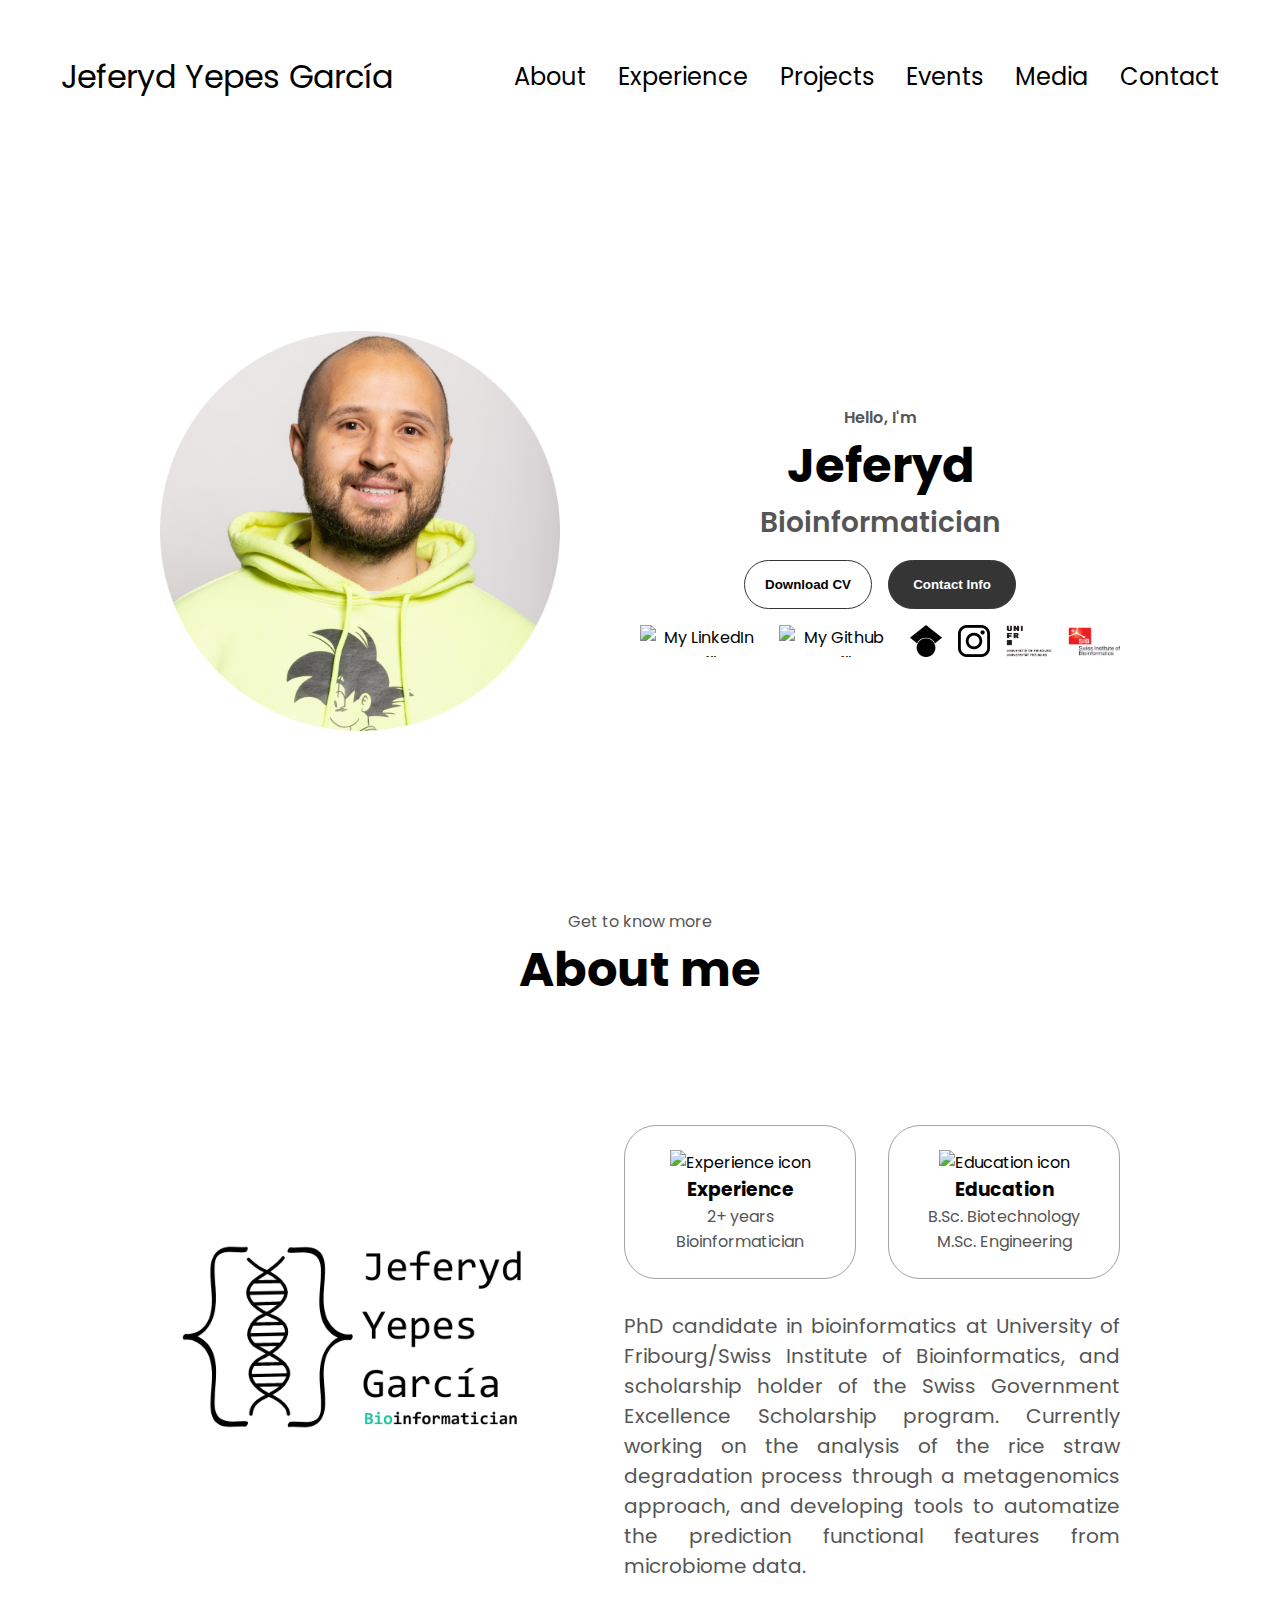
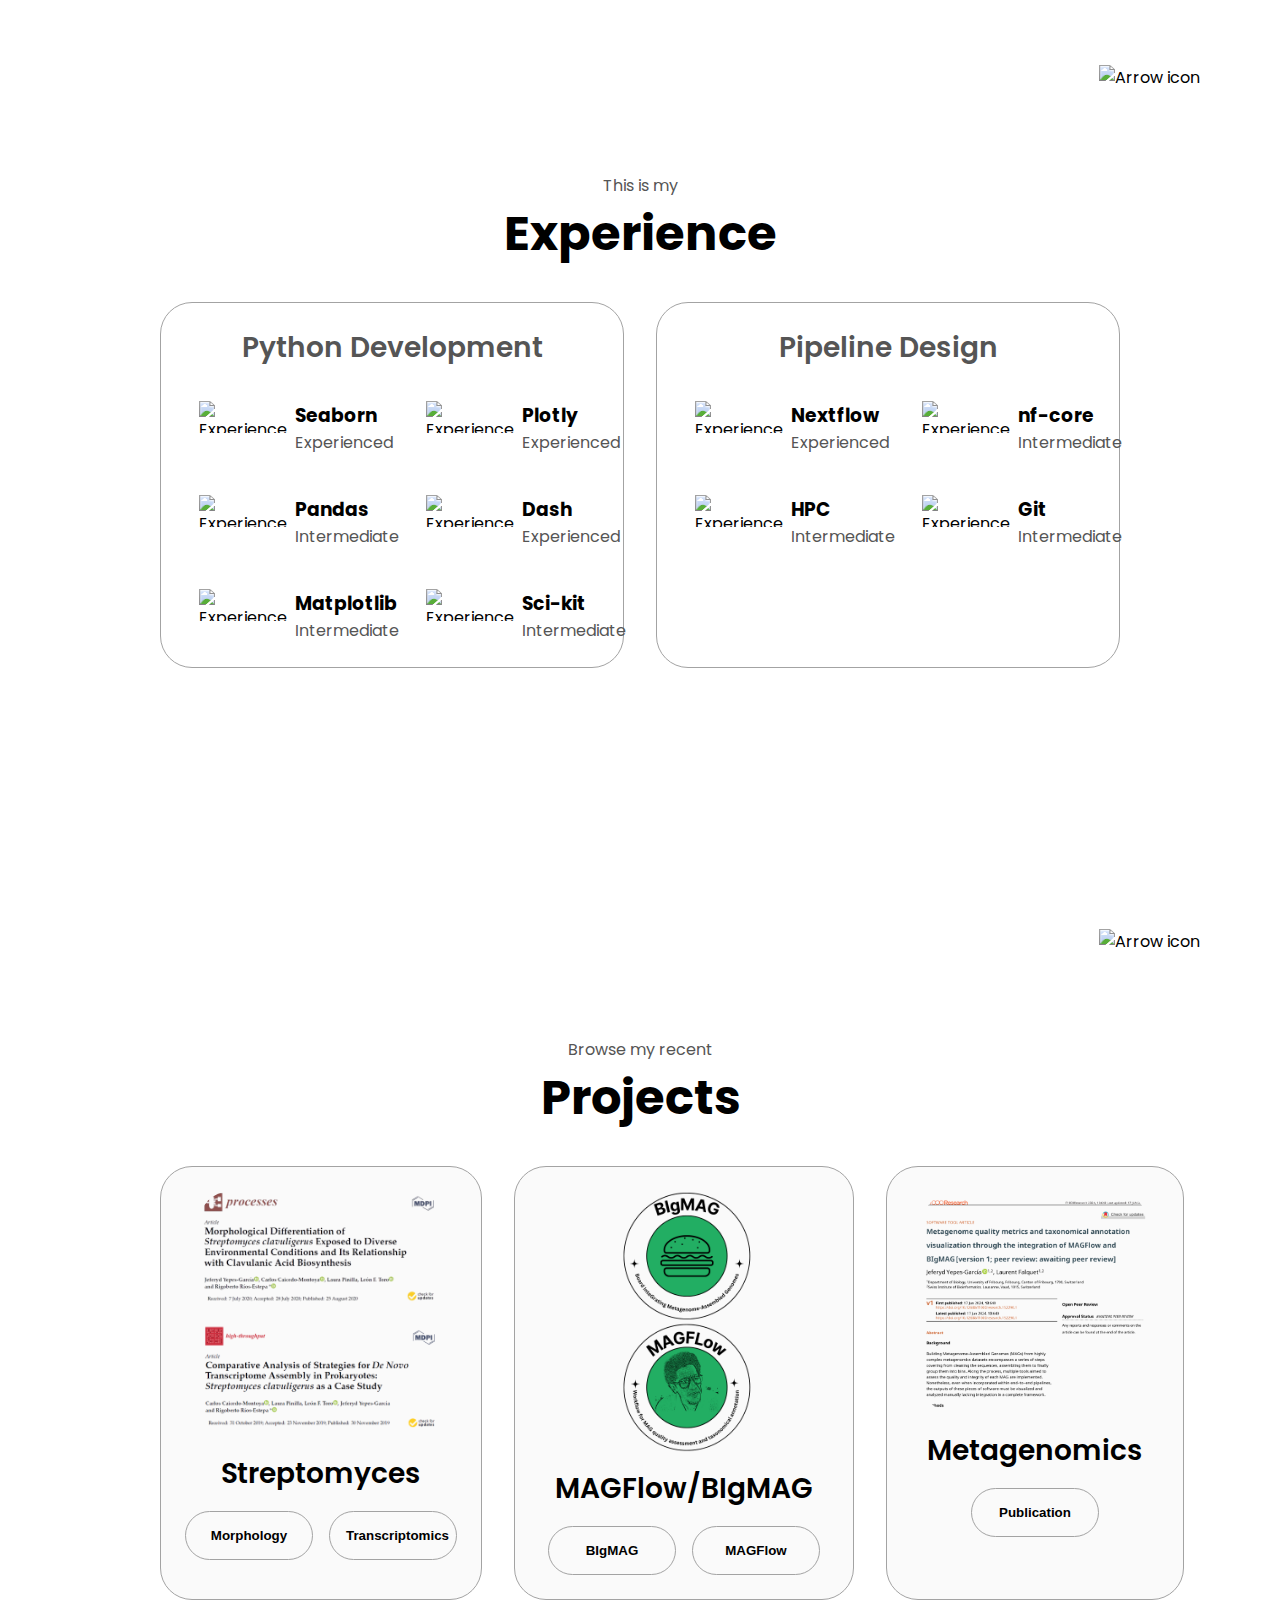
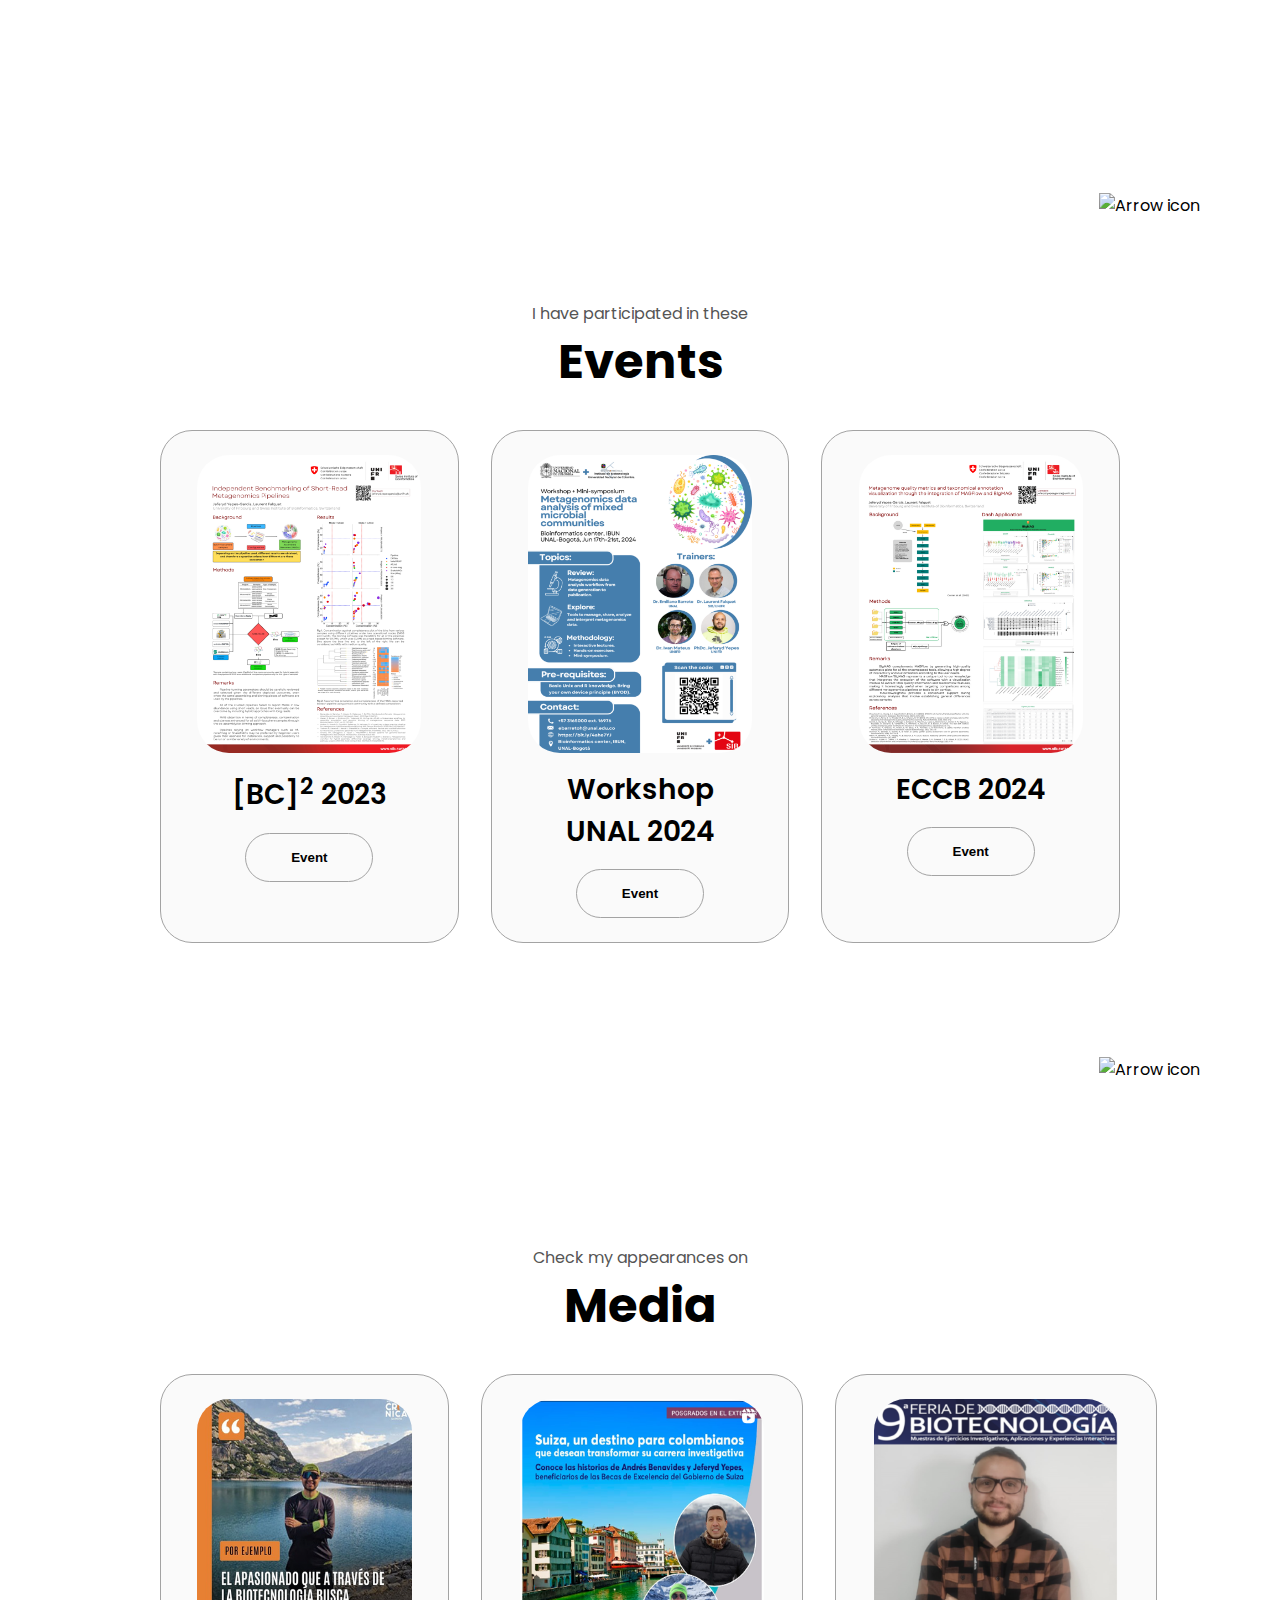
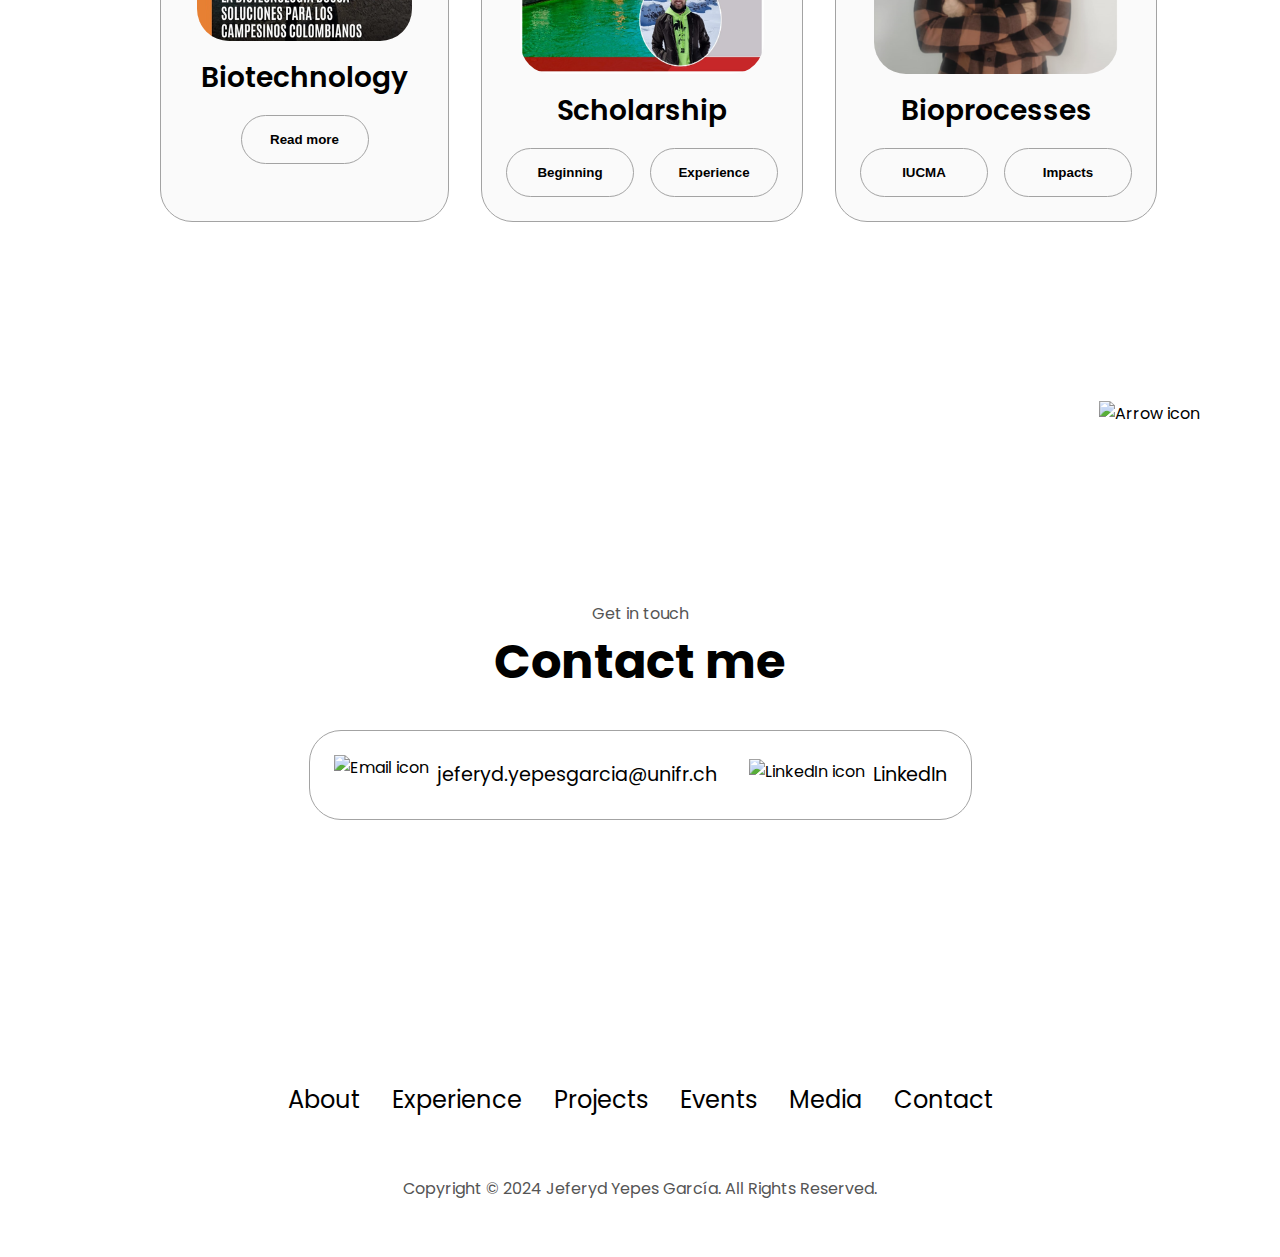
==== index.html @ 5f00f84f "latest publication" ====
<!DOCTYPE html>
<html lang="en">
  <head>
    <meta charset="UTF-8" />
    <meta http-equiv="X-UA-Compatible" content="IE=edge" />
    <meta name="viewport" content="width=device-width, initial-scale=1.0" />
    <link rel="icon" type="image/x-icon" href="assets/favicon.ico">
    <title>Jeferyd Yepes</title>
    <link rel="stylesheet" href="style.css" />
    <link rel="stylesheet" href="mediaqueries.css" />
  </head>
  <body>
    <nav id="desktop-nav">
      <div class="logo">Jeferyd Yepes García</div>
      <div>
        <ul class="nav-links">
          <li><a href="#about">About</a></li>
          <li><a href="#experience">Experience</a></li>
          <li><a href="#projects">Projects</a></li>
          <li><a href="#events">Events</a></li>
          <li><a href="#media">Media</a></li>
          <li><a href="#contact">Contact</a></li>
        </ul>
      </div>
    </nav>
    <nav id="hamburger-nav">
      <div class="logo">Jeferyd Yepes García</div>
      <div class="hamburger-menu">
        <div class="hamburger-icon" onclick="toggleMenu()">
          <span></span>
          <span></span>
          <span></span>
        </div>
        <div class="menu-links">
          <li><a href="#about" onclick="toggleMenu()">About</a></li>
          <li><a href="#experience" onclick="toggleMenu()">Experience</a></li>
          <li><a href="#projects" onclick="toggleMenu()">Projects</a></li>
          <li><a href="#events" onclick="toggleMenu()">Events</a></li>
          <li><a href="#media" onclick="toggleMenu()">Media</a></li>
          <li><a href="#contact" onclick="toggleMenu()">Contact</a></li>
        </div>
      </div>
    </nav>
    <section id="profile">
      <div class="section__pic-container">
        <img src="./assets/profile-pic.png" alt="Jeferyd profile picture" />
      </div>
      <div class="section__text">
        <p class="section__text__p1">Hello, I'm</p>
        <h1 class="title">Jeferyd</h1>
        <p class="section__text__p2">Bioinformatician</p>
        <div class="btn-container">
          <button
            class="btn btn-color-2"
            onclick="window.open('./assets/resume-example.pdf')"
          >
            Download CV
          </button>
          <button class="btn btn-color-1" onclick="location.href='./#contact'">
            Contact Info
          </button>
        </div>
        <div id="socials-container">
          <img
            src="./assets/linkedin.png"
            alt="My LinkedIn profile"
            class="icon"
            onclick="location.href='https://www.linkedin.com/in/jeferyd-yepes-garc%C3%ADa/'"
          />
          <img
            src="./assets/github.png"
            alt="My Github profile"
            class="icon"
            onclick="location.href='https://github.com/jeffe107'"
          />
          <img
          src="./assets/google.png"
          alt="My Google Scholar profile"
          class="icon"
          onclick="location.href='https://scholar.google.com/citations?hl=de&user=djCnsP0AAAAJ'"
          />
          <img
          src="./assets/instagram.png"
          alt="Instagram"
          class="icon"
          onclick="location.href='https://www.instagram.com/jeffeyepesg/'"
          />
          <img
          src="./assets/university.png"
          alt="UniFr Student"
          class="icon"
          onclick="location.href='https://www.unifr.ch/bio/en/groups/falquet/group-members-falquet.html'"
          />
          <img
          src="./assets/sib.png"
          alt="SIB Member"
          class="icon"
          onclick="location.href='https://www.sib.swiss/directory/person/jeferyd-yepesgarcia'"
          />
        </div>
      </div>
    </section>
    <section id="about">
      <p class="section__text__p1">Get to know more</p>
      <h1 class="title">About me</h1>
      <div class="section-container">
        <div class="section__pic-container">
          <img
            src="./assets/about-pic.png"
            alt="Profile picture"
            class="about-pic"
          />
        </div>
        <div class="about-details-container">
          <div class="about-containers">
            <div class="details-container">
              <img
                src="./assets/experience.png"
                alt="Experience icon"
                class="icon"
              />
              <h3>Experience</h3>
              <p>2+ years <br />Bioinformatician</p>
            </div>
            <div class="details-container">
              <img
                src="./assets/education.png"
                alt="Education icon"
                class="icon"
              />
              <h3>Education</h3>
              <p>B.Sc. Biotechnology<br />M.Sc. Engineering</p>
            </div>
          </div>
          <div class="text-container">
            <p class="description">
              PhD candidate in bioinformatics at University of Fribourg/Swiss
              Institute of Bioinformatics, and scholarship holder of the
              Swiss Government Excellence Scholarship program. Currently
              working on the analysis of the rice straw degradation process
              through a metagenomics approach, and developing tools to
              automatize the prediction functional features from
              microbiome data.
            </p>
          </div>
        </div>
      </div>
      <img
        src="./assets/arrow.png"
        alt="Arrow icon"
        class="icon arrow"
        onclick="location.href='./#experience'"
      />
    </section>
    <section id="experience">
      <p class="section__text__p1">This is my</p>
      <h1 class="title">Experience</h1>
      <div class="experience-details-container">
        <div class="about-containers">
          <div class="details-container">
            <h2 class="experience-sub-title">Python Development</h2>
            <div class="article-container">
              <article>
                <img
                  src="./assets/checkmark.png"
                  alt="Experience icon"
                  class="icon"
                />
                <div>
                  <h3>Seaborn</h3>
                  <p>Experienced</p>
                </div>
              </article>
              <article>
                <img
                  src="./assets/checkmark.png"
                  alt="Experience icon"
                  class="icon"
                />
                <div>
                  <h3>Plotly</h3>
                  <p>Experienced</p>
                </div>
              </article>
              <article>
                <img
                  src="./assets/checkmark.png"
                  alt="Experience icon"
                  class="icon"
                />
                <div>
                  <h3>Pandas</h3>
                  <p>Intermediate</p>
                </div>
              </article>
              <article>
                <img
                  src="./assets/checkmark.png"
                  alt="Experience icon"
                  class="icon"
                />
                <div>
                  <h3>Dash</h3>
                  <p>Experienced</p>
                </div>
              </article>
              <article>
                <img
                  src="./assets/checkmark.png"
                  alt="Experience icon"
                  class="icon"
                />
                <div>
                  <h3>Matplotlib</h3>
                  <p>Intermediate</p>
                </div>
              </article>
              <article>
                <img
                  src="./assets/checkmark.png"
                  alt="Experience icon"
                  class="icon"
                />
                <div>
                  <h3>Sci-kit</h3>
                  <p>Intermediate</p>
                </div>
              </article>
            </div>
          </div>
          <div class="details-container">
            <h2 class="experience-sub-title">Pipeline Design</h2>
            <div class="article-container">
              <article>
                <img
                  src="./assets/checkmark.png"
                  alt="Experience icon"
                  class="icon"
                />
                <div>
                  <h3>Nextflow</h3>
                  <p>Experienced</p>
                </div>
              </article>
              <article>
                <img
                  src="./assets/checkmark.png"
                  alt="Experience icon"
                  class="icon"
                />
                <div>
                  <h3>nf-core</h3>
                  <p>Intermediate</p>
                </div>
              </article>
              <article>
                <img
                  src="./assets/checkmark.png"
                  alt="Experience icon"
                  class="icon"
                />
                <div>
                  <h3>HPC</h3>
                  <p>Intermediate</p>
                </div>
              </article>
              <article>
                <img
                  src="./assets/checkmark.png"
                  alt="Experience icon"
                  class="icon"
                />
                <div>
                  <h3>Git</h3>
                  <p>Intermediate</p>
                </div>
              </article>
            </div>
          </div>
        </div>
      </div>
      <img
        src="./assets/arrow.png"
        alt="Arrow icon"
        class="icon arrow"
        onclick="location.href='./#projects'"
      />
    </section>
    <section id="projects">
      <p class="section__text__p1">Browse my recent</p>
      <h1 class="title">Projects</h1>
      <div class="experience-details-container">
        <div class="about-containers">
          <div class="details-container color-container">
            <div class="article-container">
              <img
                src="./assets/project-1.png"
                alt="Project 1"
                class="project-img"
              />
            </div>
            <h2 class="experience-sub-title project-title">Streptomyces</h2>
            <div class="btn-container">
              <button
                class="btn btn-color-2 project-btn"
                onclick="location.href='https://www.mdpi.com/2227-9717/8/9/1038'"
              >
                Morphology
              </button>
              <button
                class="btn btn-color-2 project-btn"
                onclick="location.href='https://www.mdpi.com/2571-5135/8/4/20'"
              >
                Transcriptomics
              </button>
            </div>
          </div>
          <div class="details-container color-container">
            <div class="article-container">
              <img
                src="./assets/project-2.png"
                alt="Project 2"
                class="project-img"
              />
            </div>
            <h2 class="experience-sub-title project-title">MAGFlow/BIgMAG</h2>
            <div class="btn-container">
              <button
                class="btn btn-color-2 project-btn"
                onclick="location.href='https://github.com/jeffe107/BIgMAG'"
              >
                BIgMAG
              </button>
              <button
                class="btn btn-color-2 project-btn"
                onclick="location.href='https://github.com/jeffe107/MAGFlow'"
              >
                MAGFlow
              </button>
            </div>
          </div>
          <div class="details-container color-container">
            <div class="article-container">
              <img
                src="./assets/project-3.png"
                alt="Project 3"
                class="project-img"
              />
            </div>
            <h2 class="experience-sub-title project-title">Metagenomics</h2>
            <div class="btn-container">
              <button
                class="btn btn-color-2 project-btn"
                onclick="location.href='https://f1000research.com/articles/13-640/v1'"
              >
                Publication
              </button>
            </div>
          </div>
        </div>
      </div>
      <img
        src="./assets/arrow.png"
        alt="Arrow icon"
        class="icon arrow"
        onclick="location.href='./#events'"
      />
    </section>
    <section id="events">
      <p class="section__text__p1">I have participated in these</p>
      <h1 class="title">Events</h1>
      <div class="experience-details-container">
        <div class="about-containers">
          <div class="details-container color-container">
            <div class="article-container">
              <img
                src="./assets/event-1.png"
                alt="Project 1"
                class="project-img"
              />
            </div>
            <h2 class="experience-sub-title project-title">[BC]<sup>2</sup> 2023</h2>
            <div class="btn-container">
              <button
                class="btn btn-color-2 project-btn"
                onclick="location.href='https://www.bc2.ch/'"
              >
                Event
              </button>
            </div>
          </div>
          <div class="details-container color-container">
            <div class="article-container">
              <img
                src="./assets/event-2.png"
                alt="Project 2"
                class="project-img"
              />
            </div>
            <h2 class="experience-sub-title project-title">Workshop UNAL 2024</h2>
            <div class="btn-container">
              <button
                class="btn btn-color-2 project-btn"
                onclick="location.href='http://bioinf.ibun.unal.edu.co/cursos/Metagenomics2024/'"
              >
                Event
              </button>
            </div>
          </div>
          <div class="details-container color-container">
            <div class="article-container">
              <img
                src="./assets/event-3.png"
                alt="Project 2"
                class="project-img"
              />
            </div>
            <h2 class="experience-sub-title project-title">ECCB 2024</h2>
            <div class="btn-container">
              <button
                class="btn btn-color-2 project-btn"
                onclick="location.href='https://eccb2024.fi/'"
              >
                Event
              </button>
            </div>
          </div>
        </div>
      </div>
      <img
        src="./assets/arrow.png"
        alt="Arrow icon"
        class="icon arrow"
        onclick="location.href='./#media'"
      />
    </section>
    <section id="media">
      <p class="section__text__p1">Check my appearances on</p>
      <h1 class="title">Media</h1>
      <div class="experience-details-container">
        <div class="about-containers">
          <div class="details-container color-container">
            <div class="article-container">
              <img
                src="./assets/media-1.png"
                alt="Project 1"
                class="project-img"
              />
            </div>
            <h2 class="experience-sub-title project-title">Biotechnology</h2>
            <div class="btn-container">
              <button
                class="btn btn-color-2 project-btn"
                onclick="location.href='https://cronicadelquindio.com/noticias/por-ejemplo/el-apasionado-que-a-traves-de-la-biotecnologia-busca-soluciones-para-los-campesinos-colombianos'"
              >
                Read more
              </button>
            </div>
          </div>
          <div class="details-container color-container">
            <div class="article-container">
              <img
                src="./assets/media-2.png"
                alt="Project 2"
                class="project-img"
              />
            </div>
            <h2 class="experience-sub-title project-title">Scholarship</h2>
            <div class="btn-container">
              <button
                class="btn btn-color-2 project-btn"
                onclick="location.href='https://www.colfuturo.org/noticias-de-colfuturo/becas-suiza-oportunidades-que-transforman-vidas-y-un-pais'"
              >
                Beginning
              </button>
              <button
                class="btn btn-color-2 project-btn"
                onclick="location.href='https://www.colfuturo.org/noticias-de-colfuturo/suiza-un-destino-para-colombianos-que-desean-transformar-su-carrera-investigativa'"
              >
                Experience
              </button>
            </div>
          </div>
          <div class="details-container color-container">
            <div class="article-container">
              <img
                src="./assets/media-3.png"
                alt="Project 3"
                class="project-img"
              />
            </div>
            <h2 class="experience-sub-title project-title">Bioprocesses</h2>
            <div class="btn-container">
              <button
                class="btn btn-color-2 project-btn"
                onclick="location.href='https://www.colmayor.edu.co/wp-content/uploads/2020/12/2.8.-Cómo-mejorar-la-producción-y-recuperación-de-antibióticos-en-biorreactores.pdf'"
              >
                IUCMA
              </button>
              <button
              class="btn btn-color-2 project-btn"
              onclick="location.href='https://issuu.com/fac.ingudea/docs/boletin_impactos___4_diciembre_2016/17'"
            >
              Impacts
            </button>
            </div>
          </div>
        </div>
      </div>
      <img
        src="./assets/arrow.png"
        alt="Arrow icon"
        class="icon arrow"
        onclick="location.href='./#contact'"
      />
    </section>
    <section id="contact">
      <p class="section__text__p1">Get in touch</p>
      <h1 class="title">Contact me</h1>
      <div class="contact-info-upper-container">
        <div class="contact-info-container">
          <img
            src="./assets/email.png"
            alt="Email icon"
            class="icon contact-icon email-icon"
          />
          <p><a href="mailto:examplemail@gmail.com">jeferyd.yepesgarcia@unifr.ch</a></p>
        </div>
        <div class="contact-info-container">
          <img
            src="./assets/linkedin.png"
            alt="LinkedIn icon"
            class="icon contact-icon"
          />
          <p><a href="https://www.linkedin.com/in/jeferyd-yepes-garc%C3%ADa/">LinkedIn</a></p>
        </div>
      </div>
    </section>
    <footer>
      <nav>
        <div class="nav-links-container">
          <ul class="nav-links">
            <li><a href="#about">About</a></li>
            <li><a href="#experience">Experience</a></li>
            <li><a href="#projects">Projects</a></li>
            <li><a href="#events">Events</a></li>
            <li><a href="#media">Media</a></li>
            <li><a href="#contact">Contact</a></li>
          </ul>
        </div>
      </nav>
      <p>Copyright &#169; 2024 Jeferyd Yepes García. All Rights Reserved.</p>
    </footer>
    <script src="script.js"></script>
  </body>
</html>
---- style.css ----
/* GENERAL */

@import url("https://fonts.googleapis.com/css2?family=Poppins:wght@300;400;500;600&display=swap");

* {
  margin: 0;
  padding: 0;
}

body {
  font-family: "Poppins", sans-serif;
}

html {
  scroll-behavior: smooth;
}

p {
  color: rgb(85, 85, 85);
}

/* TRANSITION */

a,
.btn {
  transition: all 300ms ease;
}

/* DESKTOP NAV */

nav,
.nav-links {
  display: flex;
}

nav {
  justify-content: space-around;
  align-items: center;
  height: 17vh;
}

.nav-links {
  gap: 2rem;
  list-style: none;
  font-size: 1.5rem;
}

a {
  color: black;
  text-decoration: none;
  text-decoration-color: white;
}

a:hover {
  color: grey;
  text-decoration: underline;
  text-underline-offset: 1rem;
  text-decoration-color: rgb(181, 181, 181);
}

.logo {
  font-size: 2rem;
}

.logo:hover {
  cursor: default;
}

/* HAMBURGER MENU */

#hamburger-nav {
  display: none;
}

.hamburger-menu {
  position: relative;
  display: inline-block;
}

.hamburger-icon {
  display: flex;
  flex-direction: column;
  justify-content: space-between;
  height: 24px;
  width: 30px;
  cursor: pointer;
}

.hamburger-icon span {
  width: 100%;
  height: 2px;
  background-color: black;
  transition: all 0.3 ease-in-out;
}

.menu-links {
  position: absolute;
  top: 100%;
  right: 0;
  background-color: white;
  width: fit-content;
  max-height: 0;
  overflow: hidden;
  transition: all 0.3 ease-in-out;
}

.menu-links a {
  display: block;
  padding: 10px;
  text-align: center;
  font-size: 1.5rem;
  color: black;
  text-decoration: none;
  transition: all 0.3 ease-in-out;
}

.menu-links li {
  list-style: none;
}

.menu-links.open {
  max-height: 300px;
}

.hamburger-icon.open span:first-child {
  transform: rotate(45deg) translate(10px, 5px);
}

.hamburger-icon.open span:nth-child(2) {
  opacity: 0;
}

.hamburger-icon.open span:last-child {
  transform: rotate(-45deg) translate(10px, -5px);
}

.hamburger-icon span:first-child {
  transform: none;
}

.hamburger-icon span:first-child {
  opacity: 1;
}

.hamburger-icon span:first-child {
  transform: none;
}

/* SECTIONS */

section {
  padding-top: 4vh;
  height: 96vh;
  margin: 0 10rem;
  box-sizing: border-box;
  min-height: fit-content;
}

.section-container {
  display: flex;
}

/* PROFILE SECTION */

#profile {
  display: flex;
  justify-content: center;
  gap: 5rem;
  height: 80vh;
}

.section__pic-container {
  display: flex;
  height: 400px;
  width: 400px;
  margin: auto 0;
}

.section__text {
  align-self: center;
  text-align: center;
}

.section__text p {
  font-weight: 600;
}

.section__text__p1 {
  text-align: center;
}

.section__text__p2 {
  font-size: 1.75rem;
  margin-bottom: 1rem;
}

.title {
  font-size: 3rem;
  text-align: center;
}

#socials-container {
  display: flex;
  justify-content: center;
  margin-top: 1rem;
  gap: 1rem;
}

/* ICONS */

.icon {
  cursor: pointer;
  height: 2rem;
}

/* BUTTONS */

.btn-container {
  display: flex;
  justify-content: center;
  gap: 1rem;
}

.btn {
  font-weight: 600;
  transition: all 300ms ease;
  padding: 1rem;
  width: 8rem;
  border-radius: 2rem;
}

.btn-color-1,
.btn-color-2 {
  border: rgb(53, 53, 53) 0.1rem solid;
}

.btn-color-1:hover,
.btn-color-2:hover {
  cursor: pointer;
}

.btn-color-1,
.btn-color-2:hover {
  background: rgb(53, 53, 53);
  color: white;
}

.btn-color-1:hover {
  background: rgb(0, 0, 0);
}

.btn-color-2 {
  background: none;
}

.btn-color-2:hover {
  border: rgb(255, 255, 255) 0.1rem solid;
}

.btn-container {
  gap: 1rem;
}

/* ABOUT SECTION */

#about {
  position: relative;
}

.about-containers {
  gap: 2rem;
  margin-bottom: 2rem;
  margin-top: 2rem;
}

.about-details-container {
  justify-content: center;
  flex-direction: column;
}

.about-containers,
.about-details-container {
  display: flex;
}

.about-pic {
  border-radius: 2rem;
}

.arrow {
  position: absolute;
  right: -5rem;
  bottom: 2.5rem;
}

.details-container {
  padding: 1.5rem;
  flex: 1;
  background: white;
  border-radius: 2rem;
  border: rgb(53, 53, 53) 0.1rem solid;
  border-color: rgb(163, 163, 163);
  text-align: center;
}

.section-container {
  gap: 4rem;
  height: 80%;
}

.section__pic-container {
  height: 400px;
  width: 400px;
  margin: auto 0;
}

/* EXPERIENCE SECTION */

#experience {
  position: relative;
}

.experience-sub-title {
  color: rgb(85, 85, 85);
  font-weight: 600;
  font-size: 1.75rem;
  margin-bottom: 2rem;
}

.experience-details-container {
  display: flex;
  justify-content: center;
  flex-direction: column;
}

.article-container {
  display: flex;
  text-align: initial;
  flex-wrap: wrap;
  flex-direction: row;
  gap: 2.5rem;
  justify-content: space-around;
}

article {
  display: flex;
  width: 10rem;
  justify-content: space-around;
  gap: 0.5rem;
}

article .icon {
  cursor: default;
}

/* PROJECTS SECTION */

#projects {
  position: relative;
}

.color-container {
  border-color: rgb(163, 163, 163);
  background: rgb(250, 250, 250);
}

.project-img {
  border-radius: 2rem;
  width: 90%;
  height: 90%;
}

.project-title {
  margin: 1rem;
  color: black;
}

.project-btn {
  color: black;
  border-color: rgb(163, 163, 163);
}

/* CONTACT */

#contact {
  display: flex;
  justify-content: center;
  flex-direction: column;
  height: 70vh;
  position: relative;
}

.contact-info-upper-container {
  display: flex;
  justify-content: center;
  border-radius: 2rem;
  border: rgb(53, 53, 53) 0.1rem solid;
  border-color: rgb(163, 163, 163);
  background: (250, 250, 250);
  margin: 2rem auto;
  padding: 0.5rem;
}

.contact-info-container {
  display: flex;
  align-items: center;
  justify-content: center;
  gap: 0.5rem;
  margin: 1rem;
}

.contact-info-container p {
  font-size: larger;
}

.contact-icon {
  cursor: default;
}

.email-icon {
  height: 2.5rem;
}

/* FOOTER SECTION */

footer {
  height: 26vh;
  margin: 0 1rem;
}

footer p {
  text-align: center;
}

.description {
  font-size: 20px;
  text-align: center;
  text-align: justify;
}

#events {
  position: relative;
}

#media {
  position: relative;
  top: +80px;
}
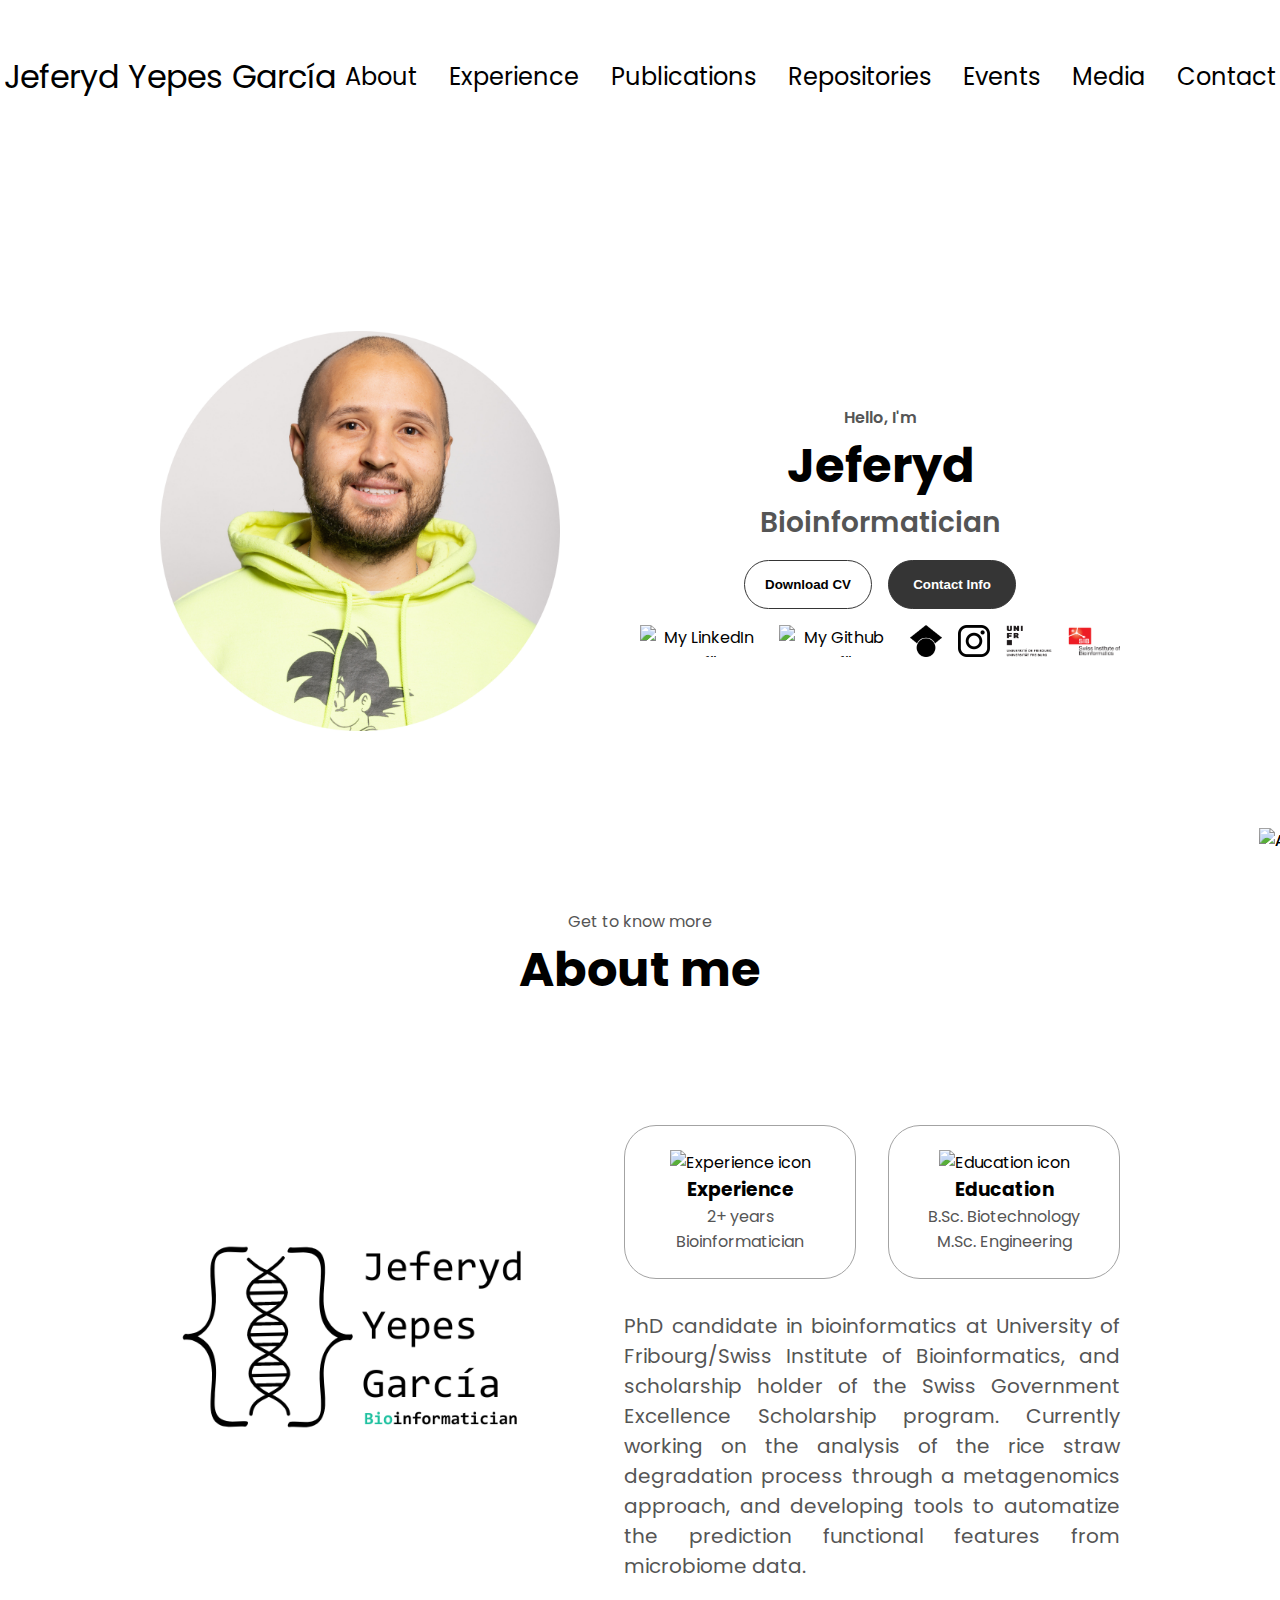
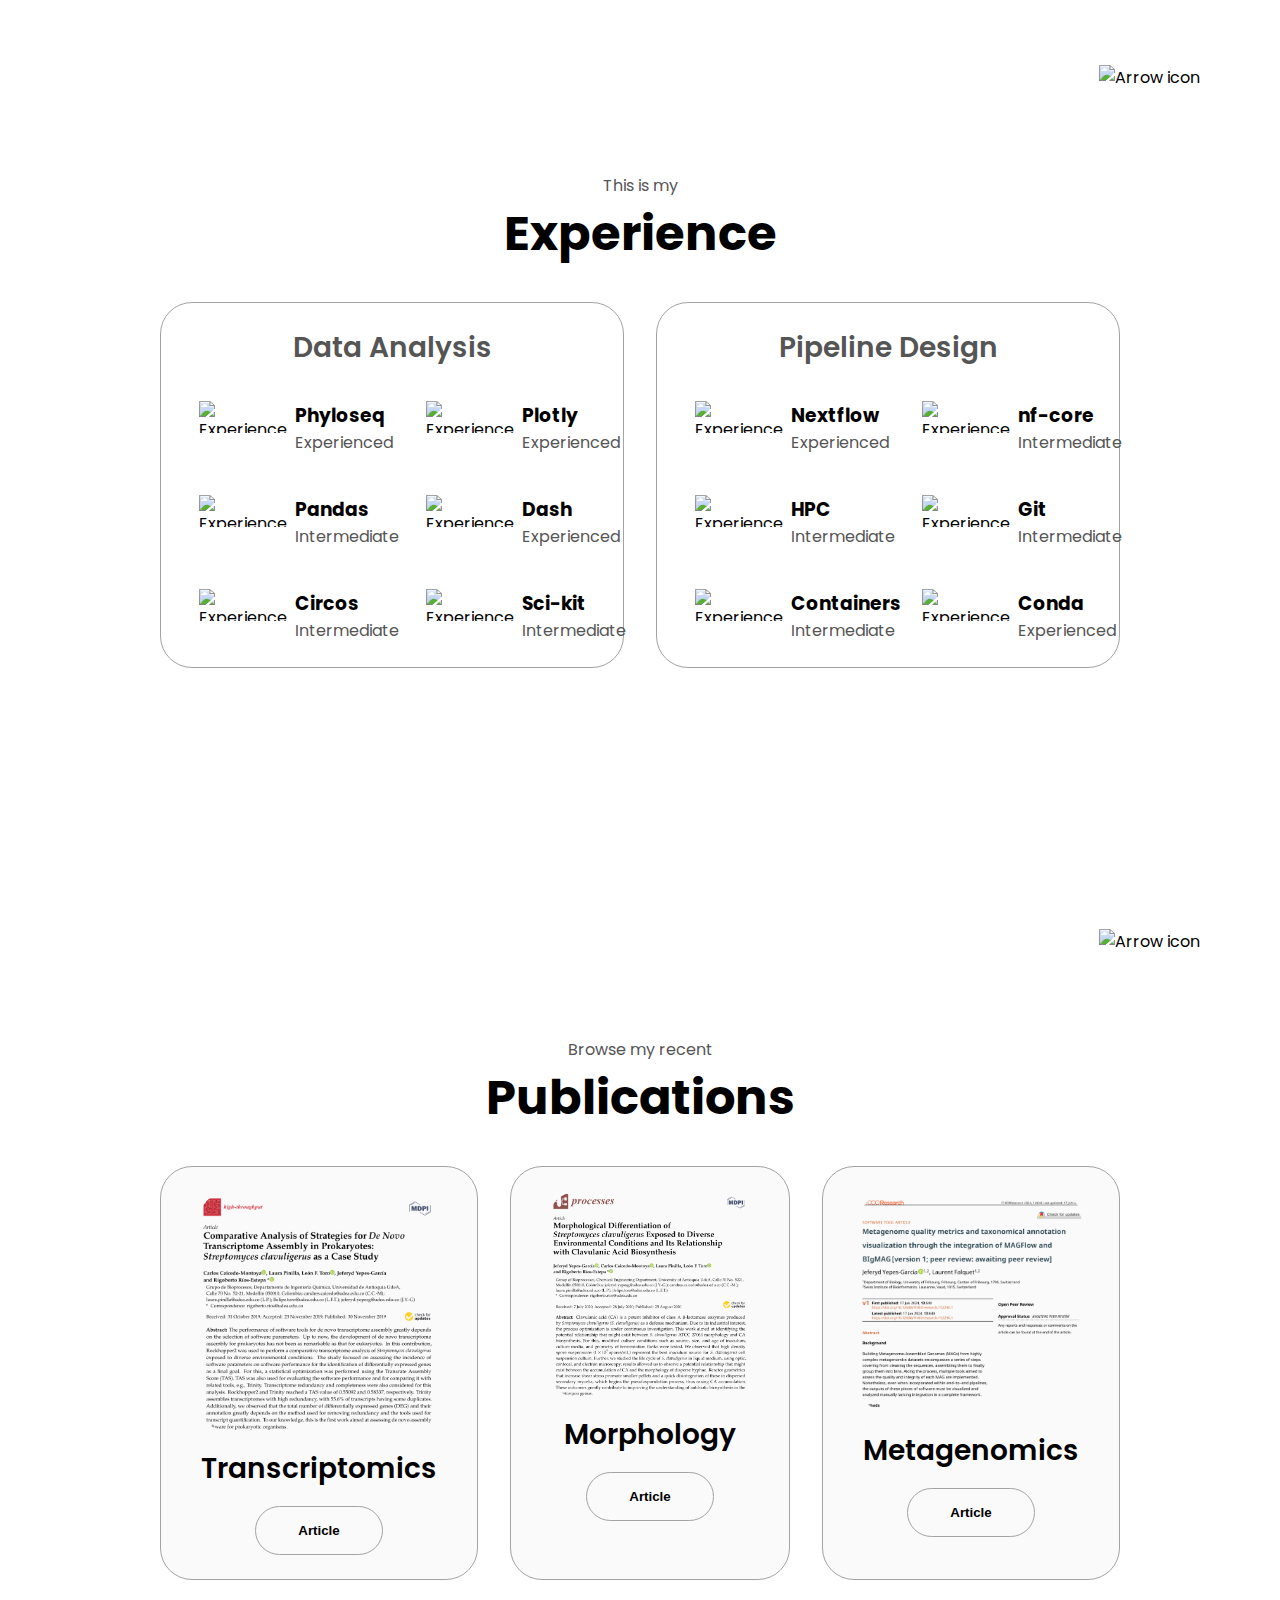
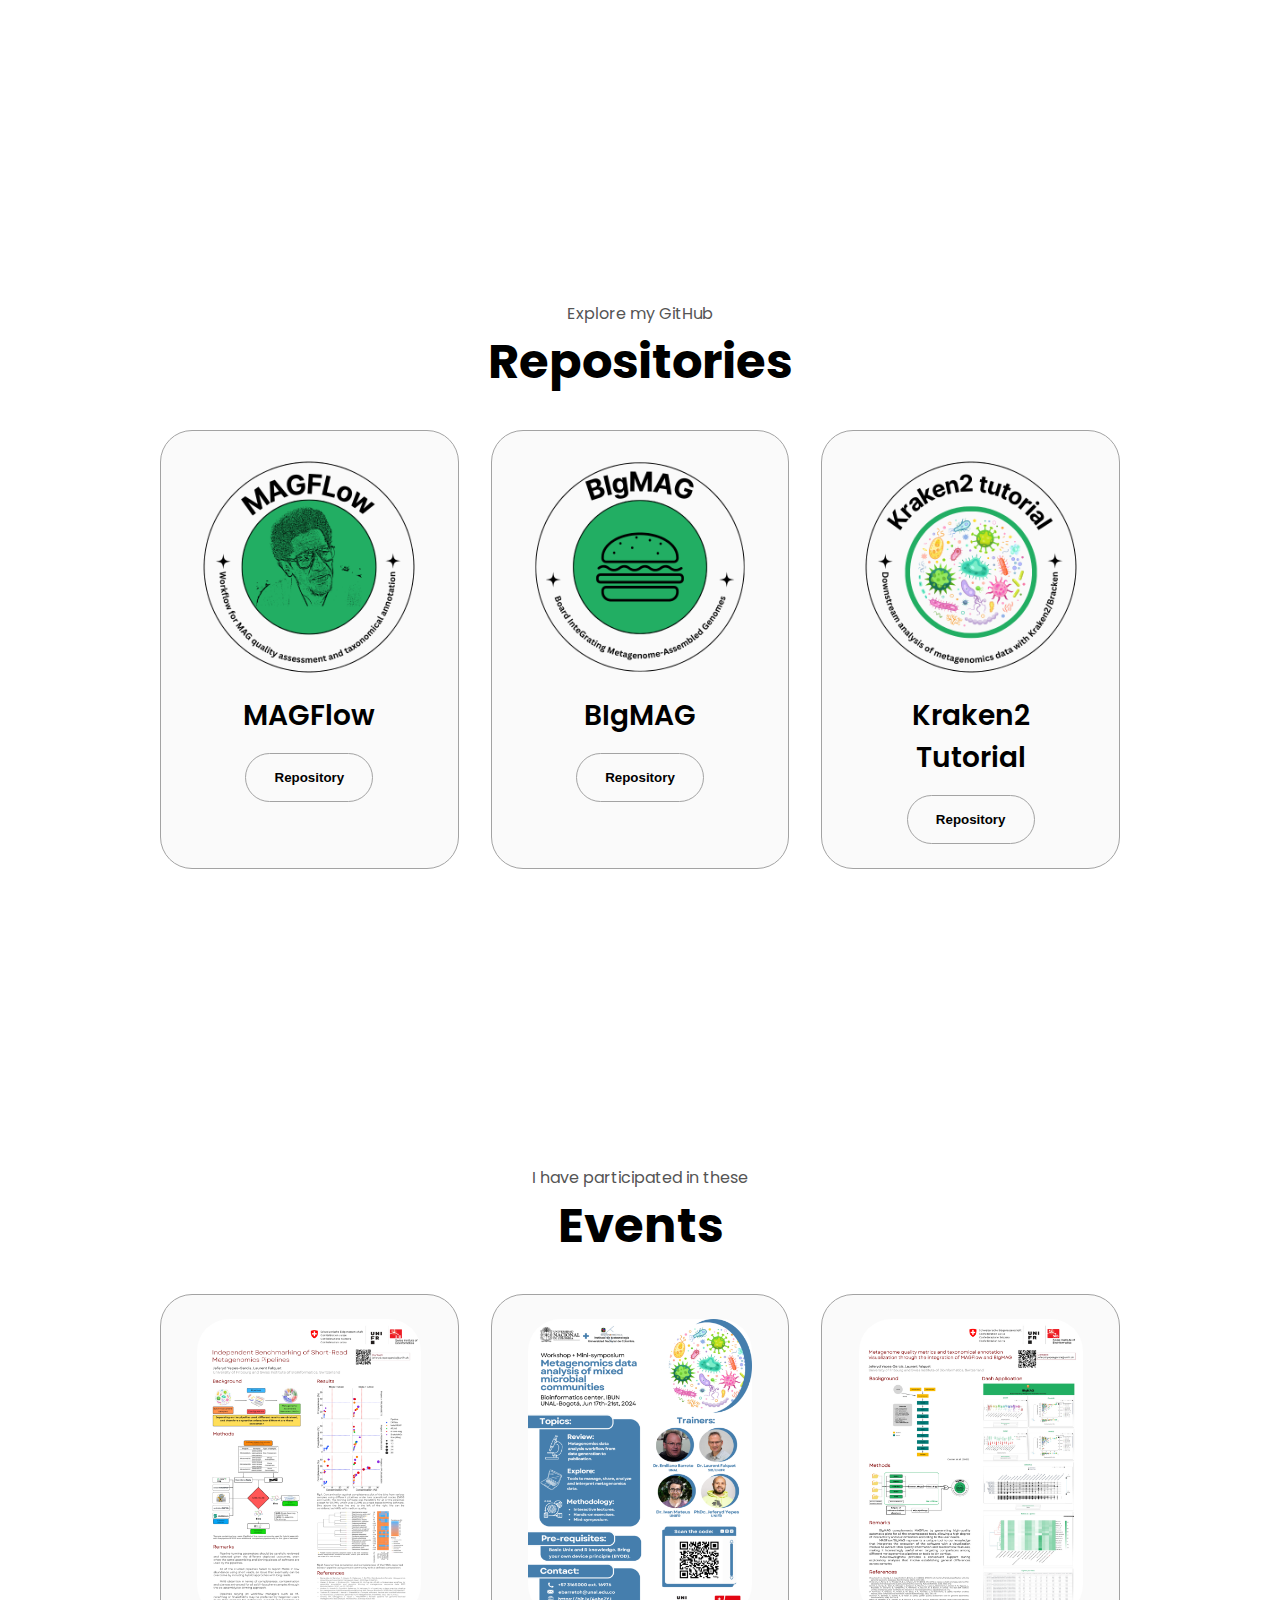
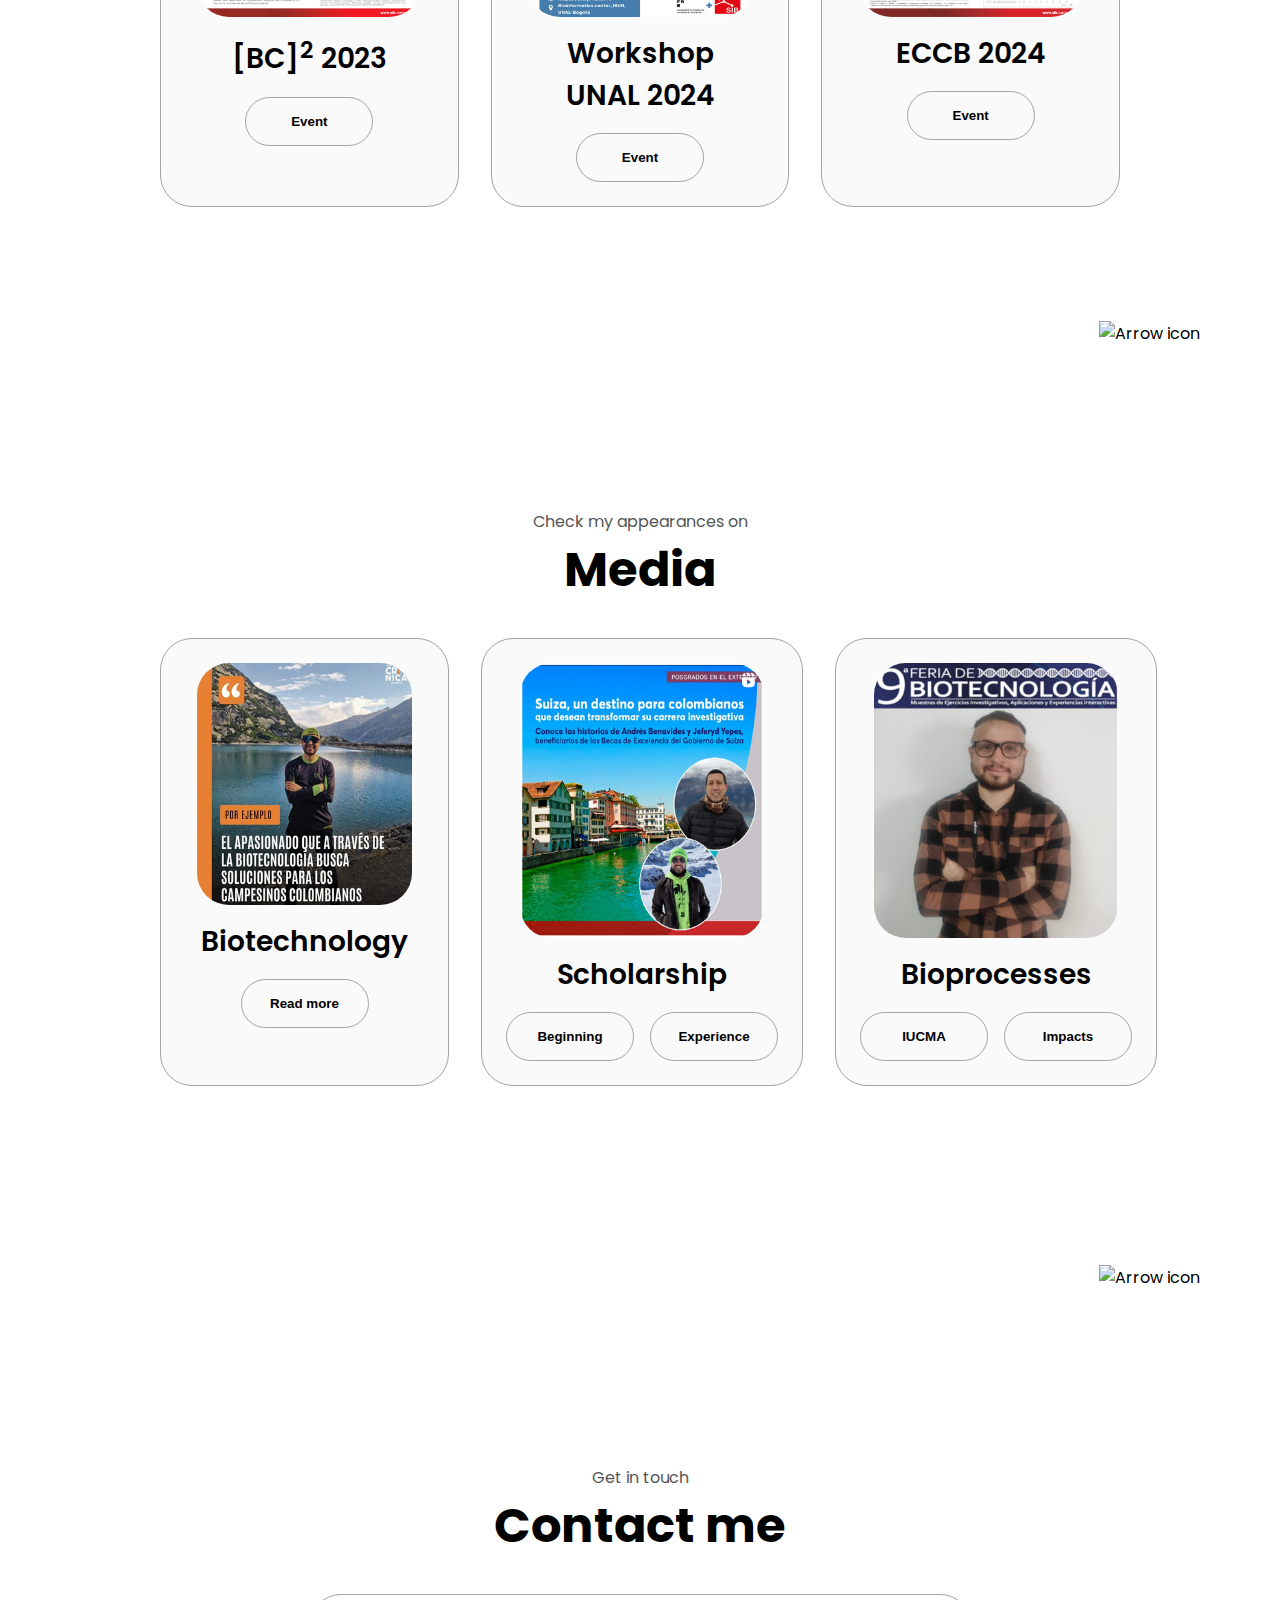
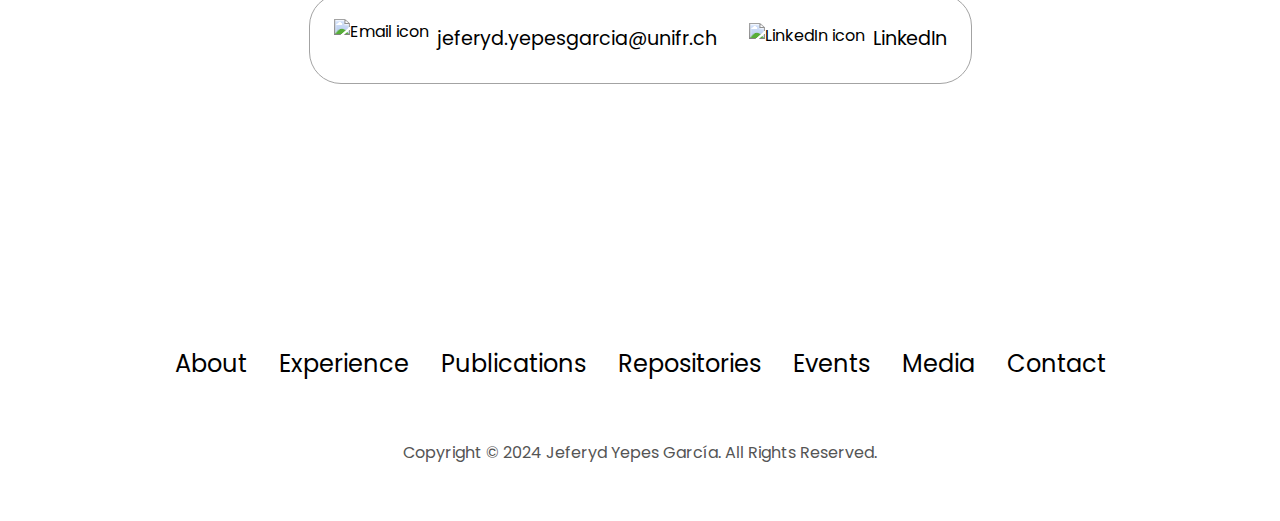
==== commit 98c08b22: "Update website" ====
--- a/index.html
+++ b/index.html
@@ -16,7 +16,8 @@
         <ul class="nav-links">
           <li><a href="#about">About</a></li>
           <li><a href="#experience">Experience</a></li>
-          <li><a href="#projects">Projects</a></li>
+          <li><a href="#publications">Publications</a></li>
+          <li><a href="#repositories">Repositories</a></li>
           <li><a href="#events">Events</a></li>
           <li><a href="#media">Media</a></li>
           <li><a href="#contact">Contact</a></li>
@@ -34,7 +35,8 @@
         <div class="menu-links">
           <li><a href="#about" onclick="toggleMenu()">About</a></li>
           <li><a href="#experience" onclick="toggleMenu()">Experience</a></li>
-          <li><a href="#projects" onclick="toggleMenu()">Projects</a></li>
+          <li><a href="#publications" onclick="toggleMenu()">Publications</a></li>
+          <li><a href="#repositories" onclick="toggleMenu()">Repositories</a></li>
           <li><a href="#events" onclick="toggleMenu()">Events</a></li>
           <li><a href="#media" onclick="toggleMenu()">Media</a></li>
           <li><a href="#contact" onclick="toggleMenu()">Contact</a></li>
@@ -158,16 +160,16 @@
       <div class="experience-details-container">
         <div class="about-containers">
           <div class="details-container">
-            <h2 class="experience-sub-title">Python Development</h2>
-            <div class="article-container">
-              <article>
-                <img
-                  src="./assets/checkmark.png"
-                  alt="Experience icon"
-                  class="icon"
-                />
-                <div>
-                  <h3>Seaborn</h3>
+            <h2 class="experience-sub-title">Data Analysis</h2>
+            <div class="article-container">
+              <article>
+                <img
+                  src="./assets/checkmark.png"
+                  alt="Experience icon"
+                  class="icon"
+                />
+                <div>
+                  <h3>Phyloseq</h3>
                   <p>Experienced</p>
                 </div>
               </article>
@@ -211,7 +213,7 @@
                   class="icon"
                 />
                 <div>
-                  <h3>Matplotlib</h3>
+                  <h3>Circos</h3>
                   <p>Intermediate</p>
                 </div>
               </article>
@@ -273,6 +275,28 @@
                 <div>
                   <h3>Git</h3>
                   <p>Intermediate</p>
+                </div>
+              </article>
+              <article>
+                <img
+                  src="./assets/checkmark.png"
+                  alt="Experience icon"
+                  class="icon"
+                />
+                <div>
+                  <h3>Containers</h3>
+                  <p>Intermediate</p>
+                </div>
+              </article>
+              <article>
+                <img
+                  src="./assets/checkmark.png"
+                  alt="Experience icon"
+                  class="icon"
+                />
+                <div>
+                  <h3>Conda</h3>
+                  <p>Experienced</p>
                 </div>
               </article>
             </div>
@@ -283,77 +307,133 @@
         src="./assets/arrow.png"
         alt="Arrow icon"
         class="icon arrow"
-        onclick="location.href='./#projects'"
+        onclick="location.href='./#publications'"
       />
     </section>
-    <section id="projects">
+    <section id="publications">
       <p class="section__text__p1">Browse my recent</p>
-      <h1 class="title">Projects</h1>
+      <h1 class="title">Publications</h1>
       <div class="experience-details-container">
         <div class="about-containers">
           <div class="details-container color-container">
             <div class="article-container">
               <img
-                src="./assets/project-1.png"
+                src="./assets/article-1.png"
                 alt="Project 1"
                 class="project-img"
               />
             </div>
-            <h2 class="experience-sub-title project-title">Streptomyces</h2>
+            <h2 class="experience-sub-title project-title">Transcriptomics</h2>
+            <div class="btn-container">
+              <button
+                class="btn btn-color-2 project-btn"
+                onclick="location.href='https://www.mdpi.com/2571-5135/8/4/20'"
+              >
+                Article
+              </button>
+            </div>
+          </div>
+          <div class="details-container color-container">
+            <div class="article-container">
+              <img
+                src="./assets/article-2.png"
+                alt="Project 2"
+                class="project-img"
+              />
+            </div>
+            <h2 class="experience-sub-title project-title">Morphology</h2>
             <div class="btn-container">
               <button
                 class="btn btn-color-2 project-btn"
                 onclick="location.href='https://www.mdpi.com/2227-9717/8/9/1038'"
               >
-                Morphology
-              </button>
-              <button
-                class="btn btn-color-2 project-btn"
-                onclick="location.href='https://www.mdpi.com/2571-5135/8/4/20'"
-              >
-                Transcriptomics
-              </button>
-            </div>
-          </div>
-          <div class="details-container color-container">
-            <div class="article-container">
-              <img
-                src="./assets/project-2.png"
+                Article
+              </button>
+            </div>
+          </div>
+          <div class="details-container color-container">
+            <div class="article-container">
+              <img
+                src="./assets/article-3.png"
+                alt="Project 3"
+                class="project-img"
+              />
+            </div>
+            <h2 class="experience-sub-title project-title">Metagenomics</h2>
+            <div class="btn-container">
+              <button
+                class="btn btn-color-2 project-btn"
+                onclick="location.href='https://f1000research.com/articles/13-640/v1'"
+              >
+                Article
+              </button>
+            </div>
+          </div>
+        </div>
+      </div>
+      <img
+        src="./assets/arrow.png"
+        alt="Arrow icon"
+        class="icon arrow"
+        onclick="location.href='./#repositories'"
+      />
+    </section>
+    <section id="repositories">
+      <p class="section__text__p1">Explore my GitHub</p>
+      <h1 class="title">Repositories</h1>
+      <div class="experience-details-container">
+        <div class="about-containers">
+          <div class="details-container color-container">
+            <div class="article-container">
+              <img
+                src="./assets/repository-1.png"
+                alt="Project 1"
+                class="project-img"
+              />
+            </div>
+            <h2 class="experience-sub-title project-title">MAGFlow</h2>
+            <div class="btn-container">
+              <button
+                class="btn btn-color-2 project-btn"
+                onclick="location.href='https://github.com/jeffe107/MAGFlow'"
+              >
+                Repository
+              </button>
+            </div>
+          </div>
+          <div class="details-container color-container">
+            <div class="article-container">
+              <img
+                src="./assets/repository-2.png"
                 alt="Project 2"
                 class="project-img"
               />
             </div>
-            <h2 class="experience-sub-title project-title">MAGFlow/BIgMAG</h2>
+            <h2 class="experience-sub-title project-title">BIgMAG</h2>
             <div class="btn-container">
               <button
                 class="btn btn-color-2 project-btn"
                 onclick="location.href='https://github.com/jeffe107/BIgMAG'"
               >
-                BIgMAG
-              </button>
-              <button
-                class="btn btn-color-2 project-btn"
-                onclick="location.href='https://github.com/jeffe107/MAGFlow'"
-              >
-                MAGFlow
-              </button>
-            </div>
-          </div>
-          <div class="details-container color-container">
-            <div class="article-container">
-              <img
-                src="./assets/project-3.png"
+                Repository
+              </button>
+            </div>
+          </div>
+          <div class="details-container color-container">
+            <div class="article-container">
+              <img
+                src="./assets/repository-3.png"
                 alt="Project 3"
                 class="project-img"
               />
             </div>
-            <h2 class="experience-sub-title project-title">Metagenomics</h2>
-            <div class="btn-container">
-              <button
-                class="btn btn-color-2 project-btn"
-                onclick="location.href='https://f1000research.com/articles/13-640/v1'"
-              >
-                Publication
+            <h2 class="experience-sub-title project-title">Kraken2 Tutorial</h2>
+            <div class="btn-container">
+              <button
+                class="btn btn-color-2 project-btn"
+                onclick="location.href='https://github.com/jeffe107/kraken-tutorial'"
+              >
+                Repository
               </button>
             </div>
           </div>
@@ -542,7 +622,8 @@
           <ul class="nav-links">
             <li><a href="#about">About</a></li>
             <li><a href="#experience">Experience</a></li>
-            <li><a href="#projects">Projects</a></li>
+            <li><a href="#publications">Publications</a></li>
+            <li><a href="#repositories">Repositories</a></li>
             <li><a href="#events">Events</a></li>
             <li><a href="#media">Media</a></li>
             <li><a href="#contact">Contact</a></li>
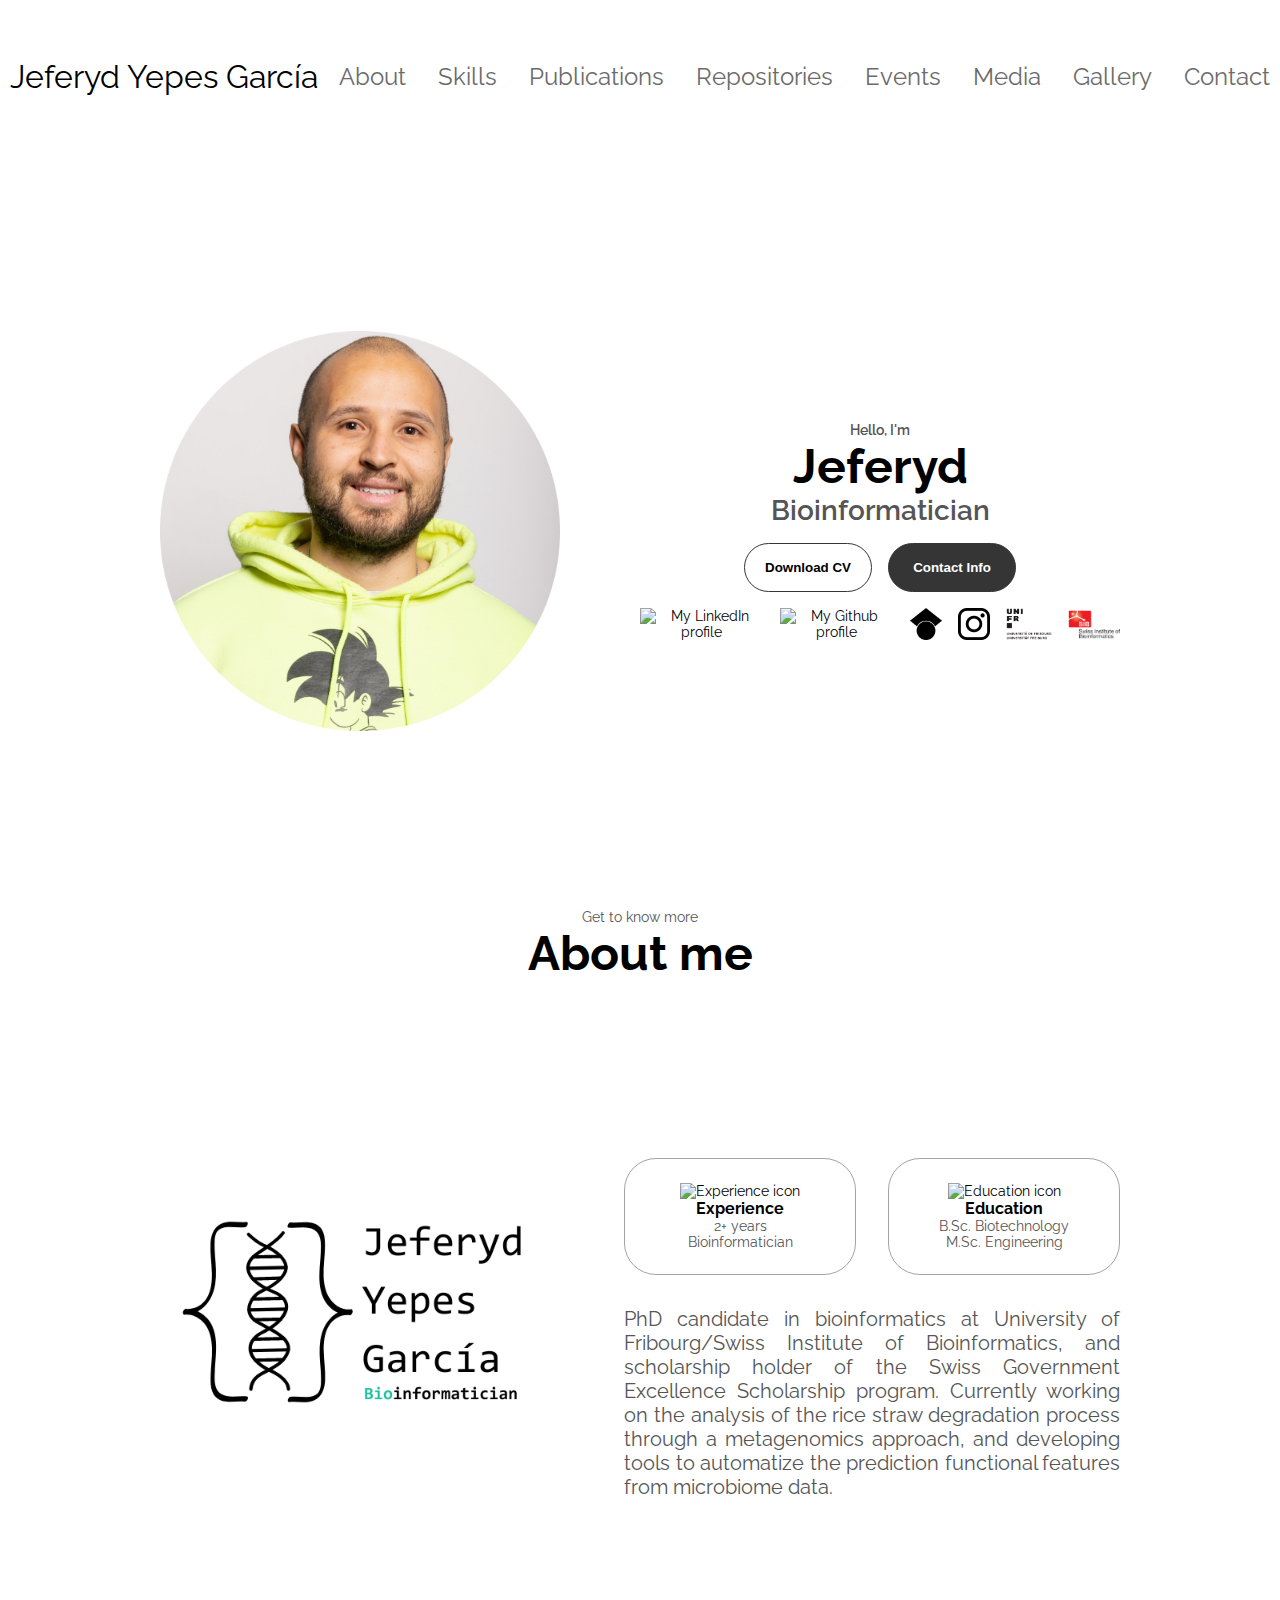
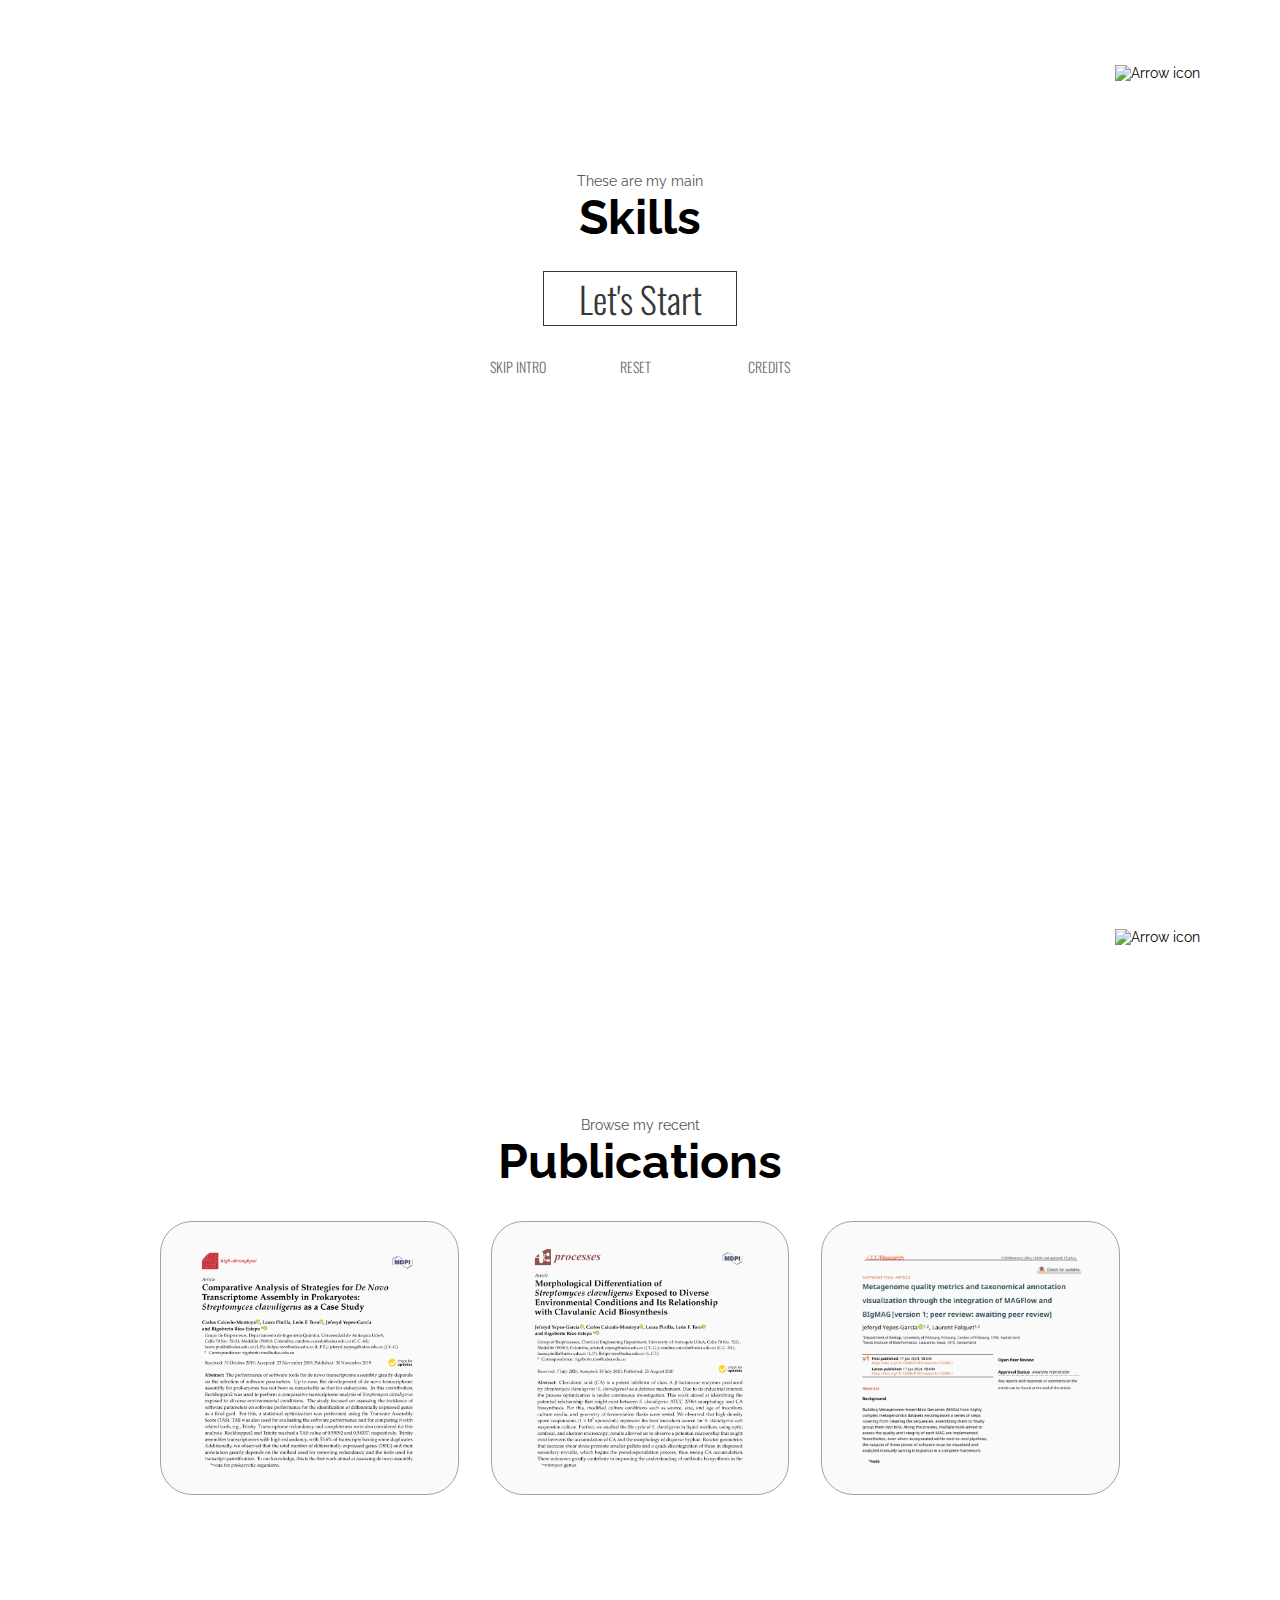
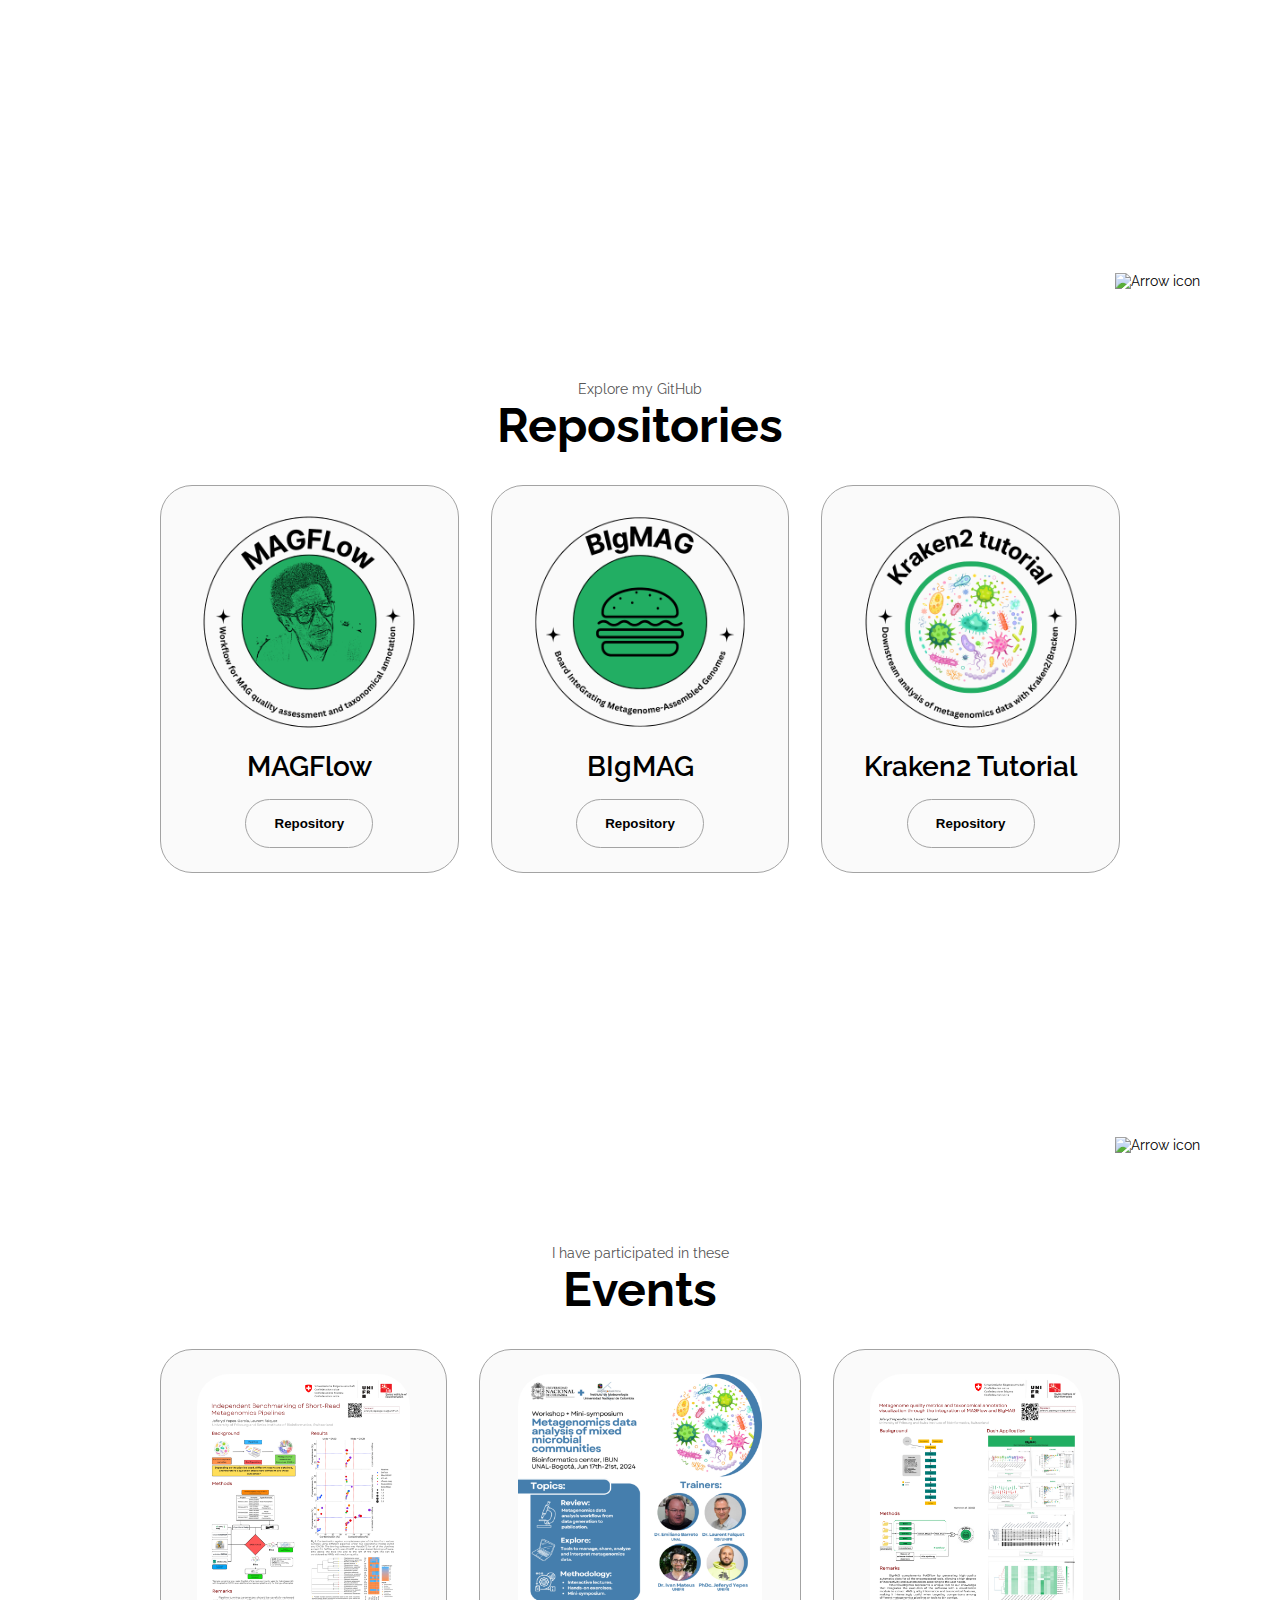
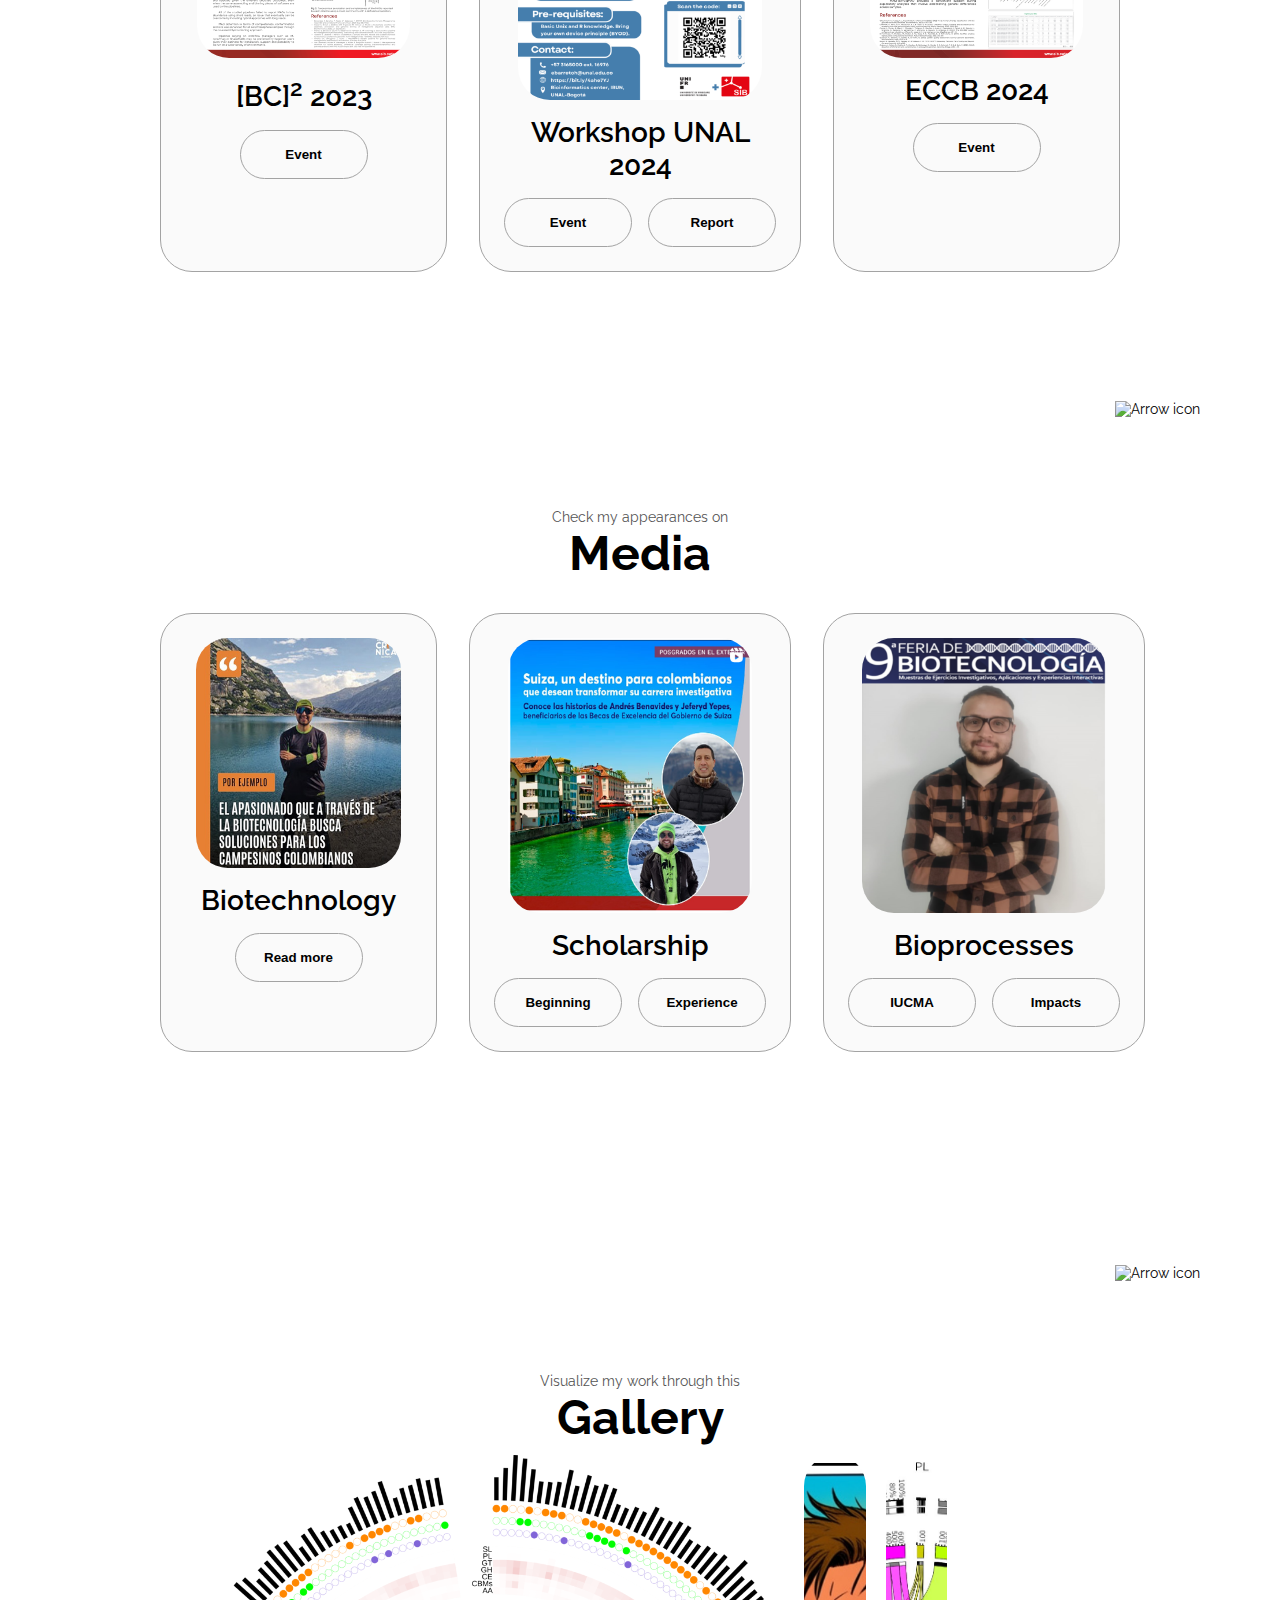
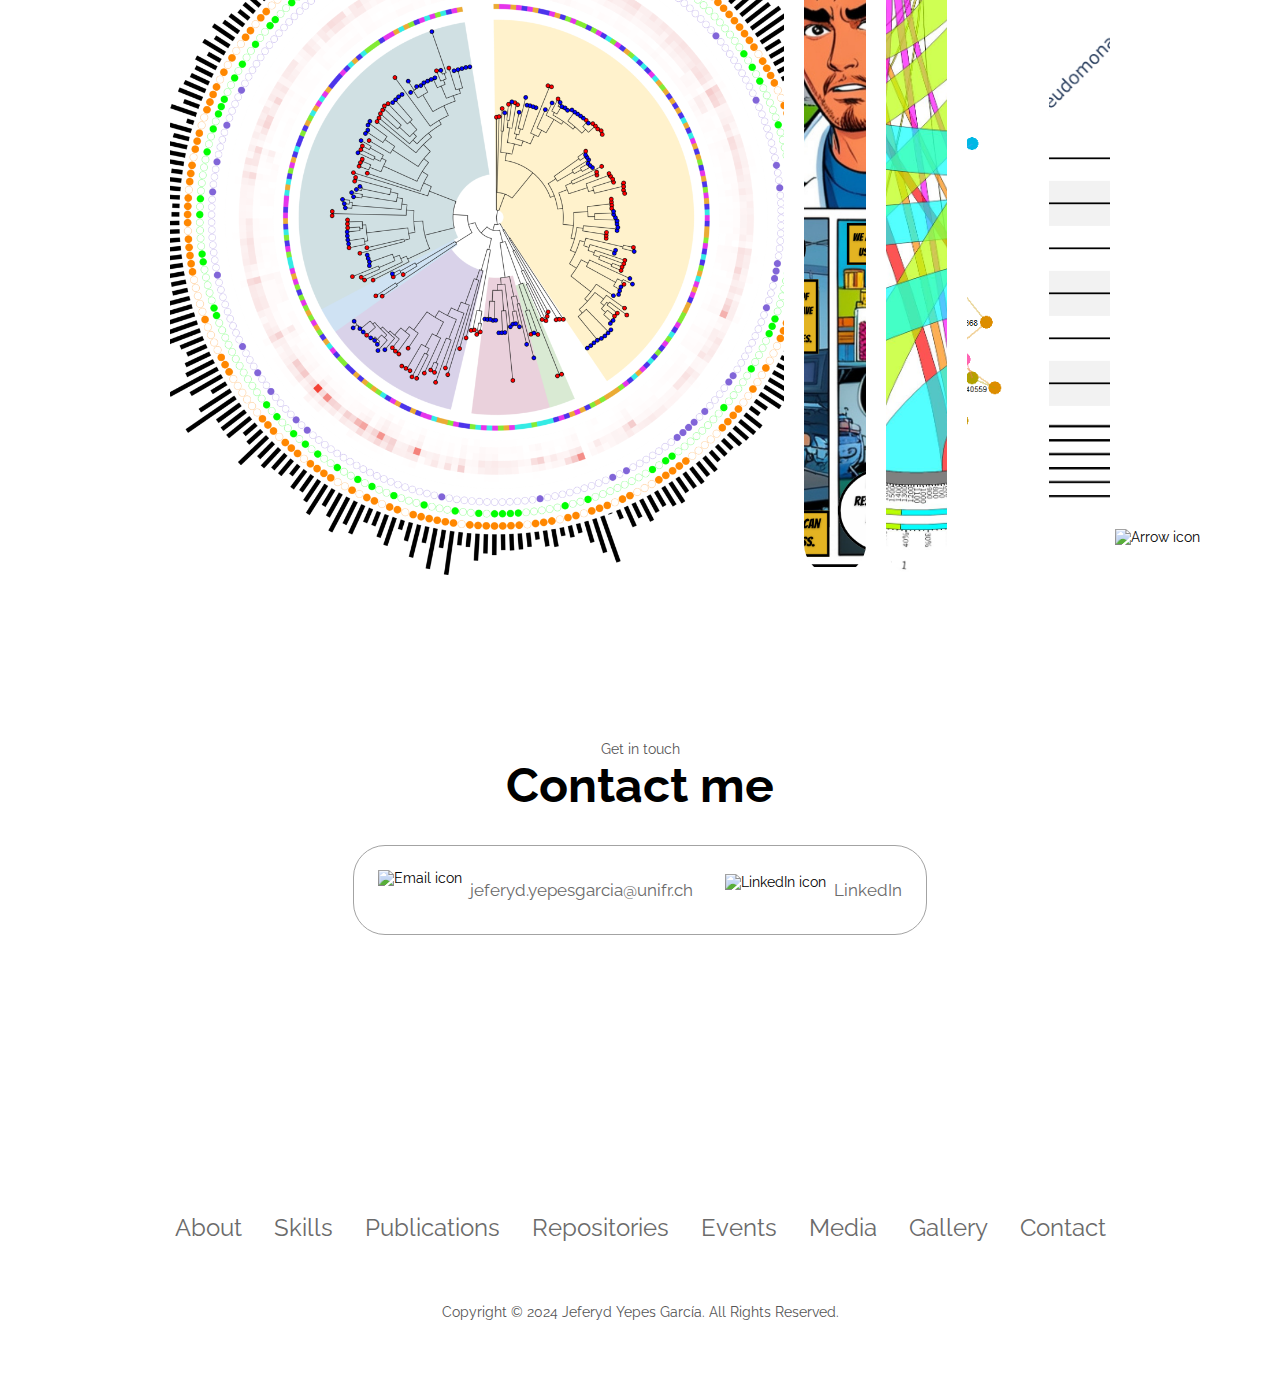
==== commit eb716b62: "skills-n-gallery" ====
--- a/index.html
+++ b/index.html
@@ -8,6 +8,12 @@
     <title>Jeferyd Yepes</title>
     <link rel="stylesheet" href="style.css" />
     <link rel="stylesheet" href="mediaqueries.css" />
+    <script type='text/javascript' src='https://d1bxh8uas1mnw7.cloudfront.net/assets/embed.js'></script>
+    <script src="http://d3js.org/d3.v3.min.js"></script>
+    <script src="http://ajax.googleapis.com/ajax/libs/jquery/1.11.1/jquery.min.js"></script>
+    <link href='http://fonts.googleapis.com/css?family=Oswald:400,300,700' rel='stylesheet' type='text/css'>
+    <link href='http://fonts.googleapis.com/css?family=Raleway' rel='stylesheet' type='text/css'>
+    <link rel="stylesheet" type="text/css" href="chord_diagram/chord_diagram.css">
   </head>
   <body>
     <nav id="desktop-nav">
@@ -15,11 +21,12 @@
       <div>
         <ul class="nav-links">
           <li><a href="#about">About</a></li>
-          <li><a href="#experience">Experience</a></li>
+          <li><a href="#journey">Skills</a></li>
           <li><a href="#publications">Publications</a></li>
           <li><a href="#repositories">Repositories</a></li>
           <li><a href="#events">Events</a></li>
           <li><a href="#media">Media</a></li>
+          <li><a href="#gallery">Gallery</a></li>
           <li><a href="#contact">Contact</a></li>
         </ul>
       </div>
@@ -34,7 +41,7 @@
         </div>
         <div class="menu-links">
           <li><a href="#about" onclick="toggleMenu()">About</a></li>
-          <li><a href="#experience" onclick="toggleMenu()">Experience</a></li>
+          <li><a href="#journey" onclick="toggleMenu()">Skills</a></li>
           <li><a href="#publications" onclick="toggleMenu()">Publications</a></li>
           <li><a href="#repositories" onclick="toggleMenu()">Repositories</a></li>
           <li><a href="#events" onclick="toggleMenu()">Events</a></li>
@@ -99,7 +106,7 @@
           class="icon"
           onclick="location.href='https://www.sib.swiss/directory/person/jeferyd-yepesgarcia'"
           />
-        </div>
+        </div>  
       </div>
     </section>
     <section id="about">
@@ -151,157 +158,27 @@
         src="./assets/arrow.png"
         alt="Arrow icon"
         class="icon arrow"
-        onclick="location.href='./#experience'"
+        onclick="location.href='./#journey'"
       />
     </section>
-    <section id="experience">
-      <p class="section__text__p1">This is my</p>
-      <h1 class="title">Experience</h1>
-      <div class="experience-details-container">
-        <div class="about-containers">
-          <div class="details-container">
-            <h2 class="experience-sub-title">Data Analysis</h2>
-            <div class="article-container">
-              <article>
-                <img
-                  src="./assets/checkmark.png"
-                  alt="Experience icon"
-                  class="icon"
-                />
-                <div>
-                  <h3>Phyloseq</h3>
-                  <p>Experienced</p>
-                </div>
-              </article>
-              <article>
-                <img
-                  src="./assets/checkmark.png"
-                  alt="Experience icon"
-                  class="icon"
-                />
-                <div>
-                  <h3>Plotly</h3>
-                  <p>Experienced</p>
-                </div>
-              </article>
-              <article>
-                <img
-                  src="./assets/checkmark.png"
-                  alt="Experience icon"
-                  class="icon"
-                />
-                <div>
-                  <h3>Pandas</h3>
-                  <p>Intermediate</p>
-                </div>
-              </article>
-              <article>
-                <img
-                  src="./assets/checkmark.png"
-                  alt="Experience icon"
-                  class="icon"
-                />
-                <div>
-                  <h3>Dash</h3>
-                  <p>Experienced</p>
-                </div>
-              </article>
-              <article>
-                <img
-                  src="./assets/checkmark.png"
-                  alt="Experience icon"
-                  class="icon"
-                />
-                <div>
-                  <h3>Circos</h3>
-                  <p>Intermediate</p>
-                </div>
-              </article>
-              <article>
-                <img
-                  src="./assets/checkmark.png"
-                  alt="Experience icon"
-                  class="icon"
-                />
-                <div>
-                  <h3>Sci-kit</h3>
-                  <p>Intermediate</p>
-                </div>
-              </article>
-            </div>
-          </div>
-          <div class="details-container">
-            <h2 class="experience-sub-title">Pipeline Design</h2>
-            <div class="article-container">
-              <article>
-                <img
-                  src="./assets/checkmark.png"
-                  alt="Experience icon"
-                  class="icon"
-                />
-                <div>
-                  <h3>Nextflow</h3>
-                  <p>Experienced</p>
-                </div>
-              </article>
-              <article>
-                <img
-                  src="./assets/checkmark.png"
-                  alt="Experience icon"
-                  class="icon"
-                />
-                <div>
-                  <h3>nf-core</h3>
-                  <p>Intermediate</p>
-                </div>
-              </article>
-              <article>
-                <img
-                  src="./assets/checkmark.png"
-                  alt="Experience icon"
-                  class="icon"
-                />
-                <div>
-                  <h3>HPC</h3>
-                  <p>Intermediate</p>
-                </div>
-              </article>
-              <article>
-                <img
-                  src="./assets/checkmark.png"
-                  alt="Experience icon"
-                  class="icon"
-                />
-                <div>
-                  <h3>Git</h3>
-                  <p>Intermediate</p>
-                </div>
-              </article>
-              <article>
-                <img
-                  src="./assets/checkmark.png"
-                  alt="Experience icon"
-                  class="icon"
-                />
-                <div>
-                  <h3>Containers</h3>
-                  <p>Intermediate</p>
-                </div>
-              </article>
-              <article>
-                <img
-                  src="./assets/checkmark.png"
-                  alt="Experience icon"
-                  class="icon"
-                />
-                <div>
-                  <h3>Conda</h3>
-                  <p>Experienced</p>
-                </div>
-              </article>
-            </div>
-          </div>
-        </div>
+
+    <section id="journey">
+      <p class="section__text__p1">These are my main</p>
+      <h1 class="title">Skills</h1>
+      <div>
+        <div id="chart"></div>
+        <div id="clickerWrapper">
+          <div id="progress"></div>
+          <div id="clicker">Let's Start</div>
+        </div>
+        <div id="buttonWrapper">
+          <div id="buttonWrapperInner">
+            <div id="skip" class="sideButton">SKIP INTRO</div>
+            <div id="reset" class="sideButton">RESET</div>
+            <div id="link" class="sideButton"><a href="https://www.visualcinnamon.com/2014/12/using-data-storytelling-with-chord/" target="_blank">CREDITS</a></div>
+          </div>
+        </div>
+        <script src="chord_diagram/chord_diagram.js"></script>
       </div>
       <img
         src="./assets/arrow.png"
@@ -323,14 +200,12 @@
                 class="project-img"
               />
             </div>
-            <h2 class="experience-sub-title project-title">Transcriptomics</h2>
-            <div class="btn-container">
-              <button
-                class="btn btn-color-2 project-btn"
-                onclick="location.href='https://www.mdpi.com/2571-5135/8/4/20'"
-              >
-                Article
-              </button>
+            <div class="btn-container">
+              <span class="__dimensions_badge_embed__" data-doi="10.3390/ht8040020">
+              </span>
+              <script async src="https://badge.dimensions.ai/badge.js" charset="utf-8">
+              </script>
+              <div class='altmetric-embed' data-badge-type='medium-donut' data-doi="10.3390/ht8040020"></div>
             </div>
           </div>
           <div class="details-container color-container">
@@ -341,14 +216,12 @@
                 class="project-img"
               />
             </div>
-            <h2 class="experience-sub-title project-title">Morphology</h2>
-            <div class="btn-container">
-              <button
-                class="btn btn-color-2 project-btn"
-                onclick="location.href='https://www.mdpi.com/2227-9717/8/9/1038'"
-              >
-                Article
-              </button>
+            <div class="btn-container">
+              <span class="__dimensions_badge_embed__" data-doi="10.3390/pr8091038">
+              </span>
+              <script async src="https://badge.dimensions.ai/badge.js" charset="utf-8">
+              </script>
+              <div class='altmetric-embed' data-badge-type='medium-donut' data-doi="10.3390/pr8091038"></div>
             </div>
           </div>
           <div class="details-container color-container">
@@ -359,14 +232,12 @@
                 class="project-img"
               />
             </div>
-            <h2 class="experience-sub-title project-title">Metagenomics</h2>
-            <div class="btn-container">
-              <button
-                class="btn btn-color-2 project-btn"
-                onclick="location.href='https://f1000research.com/articles/13-640/v1'"
-              >
-                Article
-              </button>
+            <div class="btn-container">
+              <span class="__dimensions_badge_embed__" data-doi="10.12688/f1000research.152290.2">
+              </span>
+              <script async src="https://badge.dimensions.ai/badge.js" charset="utf-8">
+              </script>
+              <div class='altmetric-embed' data-badge-type='medium-donut' data-doi="10.12688/f1000research.152290.2"></div>
             </div>
           </div>
         </div>
@@ -485,6 +356,12 @@
               >
                 Event
               </button>
+              <button
+              class="btn btn-color-2 project-btn"
+              onclick="location.href='https://journal.embnet.org/index.php/embnetjournal/article/view/1063/1629'"
+            >
+              Report
+            </button>
             </div>
           </div>
           <div class="details-container color-container">
@@ -591,8 +468,30 @@
         src="./assets/arrow.png"
         alt="Arrow icon"
         class="icon arrow"
-        onclick="location.href='./#contact'"
+        onclick="location.href='./#gallery'"
       />
+    </section>
+    <section id="gallery">
+      <p class="section__text__p1">Visualize my work through this</p>
+      <h1 class="title">Gallery</h1>
+    <div class="container_gallery">
+      <div class="panel active" style="background-image: url(assets/iTOL.png);">
+      </div>
+      <div class="panel" style="background-image: url(assets/comic.png);">
+      </div>
+      <div class="panel" style="background-image: url(assets/circos.jpg);">
+      </div>
+      <div class="panel" style="background-image: url(assets/network.png);">
+      </div>
+      <div class="panel" style="background-image: url(assets/bigmag.png);">
+      </div>
+    </div>
+    <img
+    src="./assets/arrow.png"
+    alt="Arrow icon"
+    class="icon arrow"
+    onclick="location.href='./#contact'"
+  />
     </section>
     <section id="contact">
       <p class="section__text__p1">Get in touch</p>
@@ -621,11 +520,12 @@
         <div class="nav-links-container">
           <ul class="nav-links">
             <li><a href="#about">About</a></li>
-            <li><a href="#experience">Experience</a></li>
+            <li><a href="#journey">Skills</a></li>
             <li><a href="#publications">Publications</a></li>
             <li><a href="#repositories">Repositories</a></li>
             <li><a href="#events">Events</a></li>
             <li><a href="#media">Media</a></li>
+            <li><a href="#gallery">Gallery</a></li>
             <li><a href="#contact">Contact</a></li>
           </ul>
         </div>
--- a/style.css
+++ b/style.css
@@ -355,8 +355,9 @@
 
 /* PROJECTS SECTION */
 
-#projects {
-  position: relative;
+#publications {
+  position: relative;
+  top: +80px;
 }
 
 .color-container {
@@ -440,6 +441,12 @@
 
 #events {
   position: relative;
+  top: +80px;
+}
+
+#repositories {
+  position: relative;
+  top: +80px;
 }
 
 #media {
@@ -447,4 +454,60 @@
   top: +80px;
 }
 
-
+#gallery {
+  position: relative;
+  top: +80px;
+}
+
+.container_gallery {
+  display: flex;
+  position: relative;
+}
+
+.panel {
+  background-size: cover;
+  background-position: center;
+  background-repeat: no-repeat;
+  height: 80vh;
+  border-radius: 50px;
+  color: #fff;
+  cursor: pointer;
+  flex: 0.5;
+  margin: 10px;
+  position: relative;
+  transition: all 700ms ease-in;
+}
+
+.panel h1 {
+  font-size: 35px;
+  position: absolute;
+  bottom: 20px;
+  left: 20px;
+  margin: 0;
+  opacity: 0;
+}
+
+.panel.active {
+  flex: 5;
+}
+
+.panel.active h1 {
+  opacity: 1;
+  transition: opacity 0.3s ease-in 0.4s;
+}
+
+@media (max-width: 480px) {
+  .container {
+      width: 100vw;
+      transition: opacity 0.3s ease-in 0.4s;
+  }
+
+  .panel:nth-of-type(4),
+  .panel:nth-of-type(5) {
+      display: none;
+  }
+}
+
+#journey {
+  position: relative;
+}--- a/chord_diagram/chord_diagram.css
+++ b/chord_diagram/chord_diagram.css
@@ -0,0 +1,119 @@
+		body {
+		  margin: 0;
+		  font-size: 14px;
+		  font-family: 'Raleway', sans-serif;
+      text-align: center;
+		  /*font-family: Oswald;*/
+		  /*font-family: "Helvetica Neue", Helvetica;*/
+		}
+
+		#clickerWrapper {
+		  top: 0;
+		  z-index: 1;
+		  display: block;
+		  position: relative;
+		  width: 640px;
+		  /*padding-top: 5px;*/
+		  visibility: auto;
+      text-align: center;
+      margin: 0 auto;
+		}
+
+		#clicker {
+		  z-index: 1;
+		  display: block;
+		  font-family: Oswald;
+		  font-size: 36px;
+		  font-weight: 300;
+		  color: #363636;
+		  position: relative;
+		  /*width: 80px;*/
+		  text-align: center;
+		  width: 30%;
+		  margin: 0 auto;
+		  border: 1px solid;
+		  border-color: #363636;
+		  cursor: pointer;
+		}
+
+		#progress {
+		  z-index: 1;
+		  display: block;
+		  position: relative;
+		  width: 40%;
+		  height: 6px;
+		  margin: 10px auto;
+		  visibility: hidden;
+		}
+		
+		#buttonWrapper{
+		  z-index: 1;
+		  display: block;
+		  font-family: Oswald;
+		  font-size: 14px;
+		  font-weight: 300;
+		  color: #6B6B6B;
+		  position: relative;
+		  width: 640px;
+		  text-align: center;	
+		  overflow: hidden;	
+      text-align: center;
+      margin: 0 auto;
+      margin-top: 30px;
+		}
+		
+		#buttonWrapperInner{
+			position: relative;
+			width: 300px;
+			height: 30px;
+			margin: 0 auto;
+		}
+		
+		
+		#skip{
+		  width: 90px;
+		  cursor: pointer;	
+		  float: left;	
+		  text-align: left;
+		}
+		
+		#reset{
+		  width: 110px;
+		  cursor: pointer;	
+		  float: left;			  
+		}
+
+		#link{
+		  width: 100px;
+		  cursor: pointer;	
+		  float: left;	
+		  text-align: right;
+		}
+		
+		line {
+		  stroke: #000;
+		  stroke-width: 1.px;
+		}
+
+		text {
+		  font-size: 10px;
+		}
+
+		.titles{
+		  font-size: 14px;
+		}
+
+		.explanation{
+		  font-size: 20px;
+		  font-weight: 300;
+		  text-align: center;
+		}
+		
+		path.chord {
+		  fill-opacity: .80;
+		}
+		
+		a {
+			text-decoration: none;
+			color: #6B6B6B;
+		}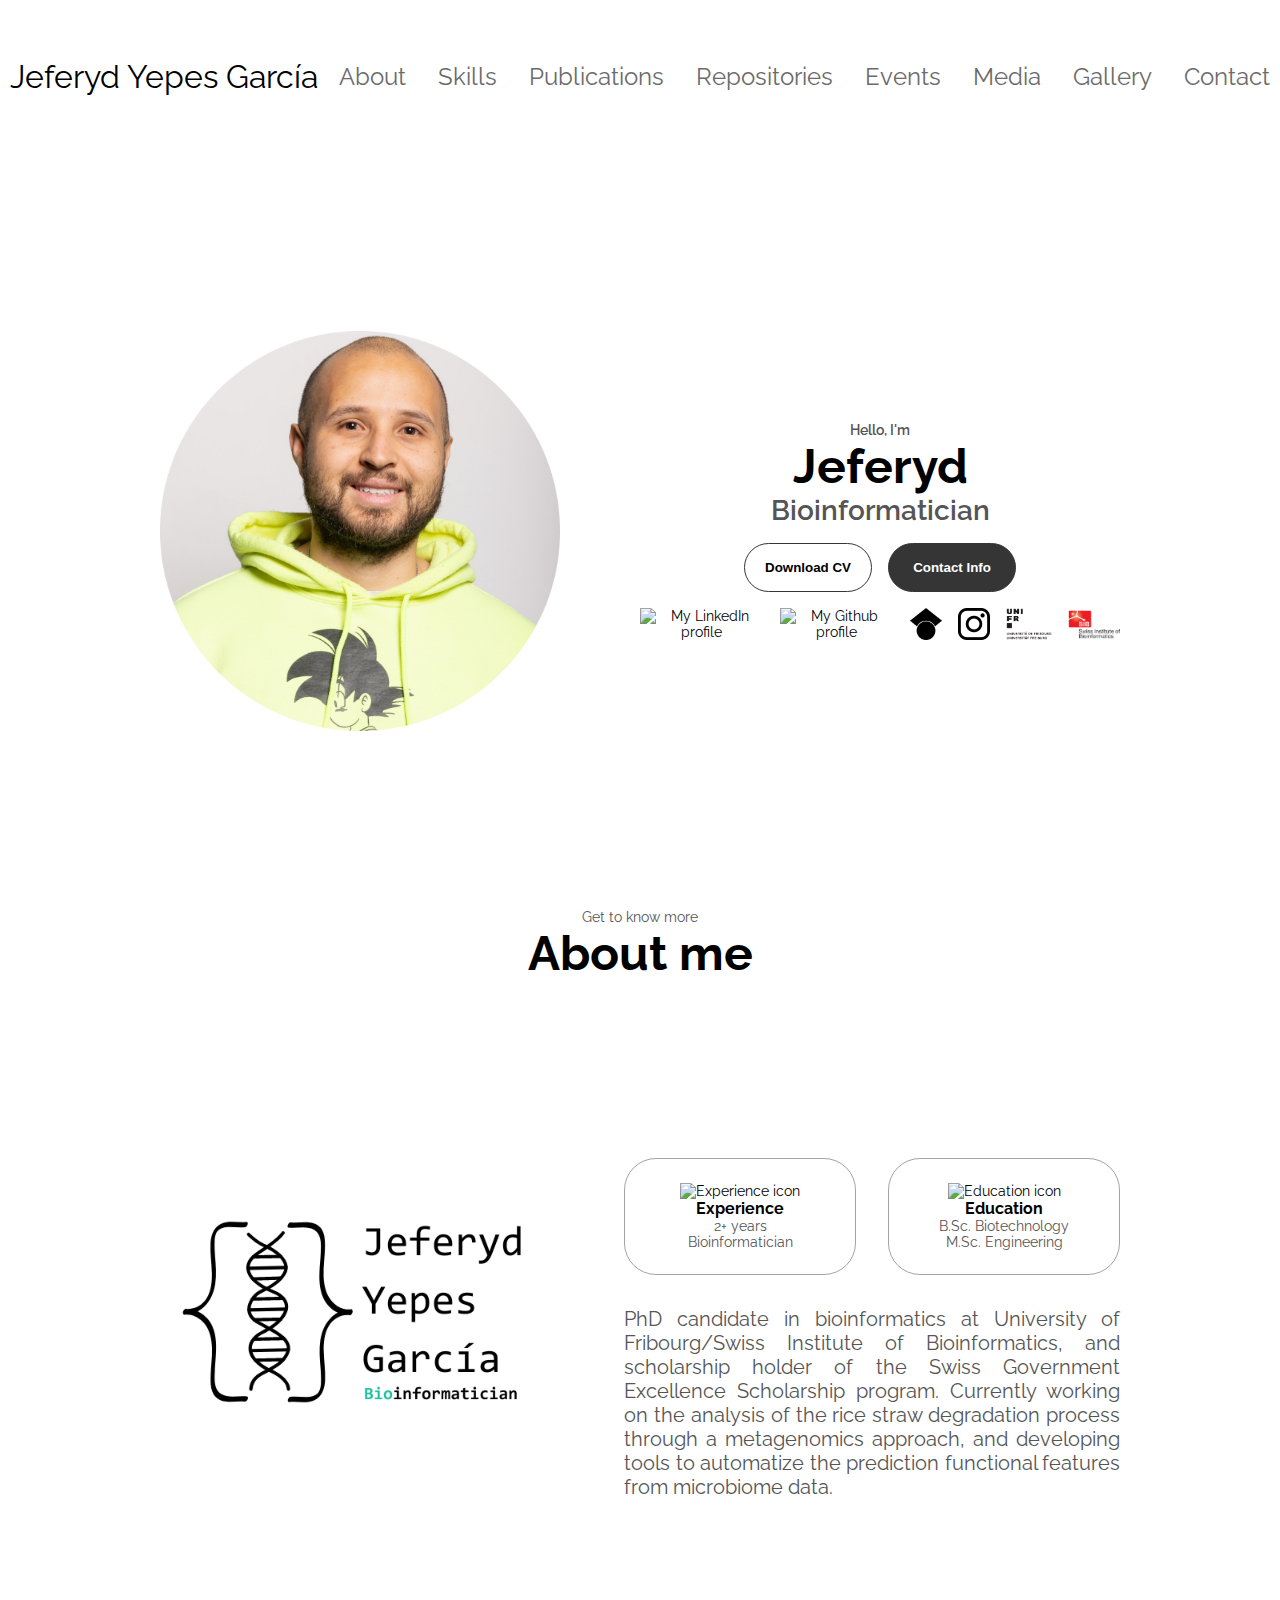
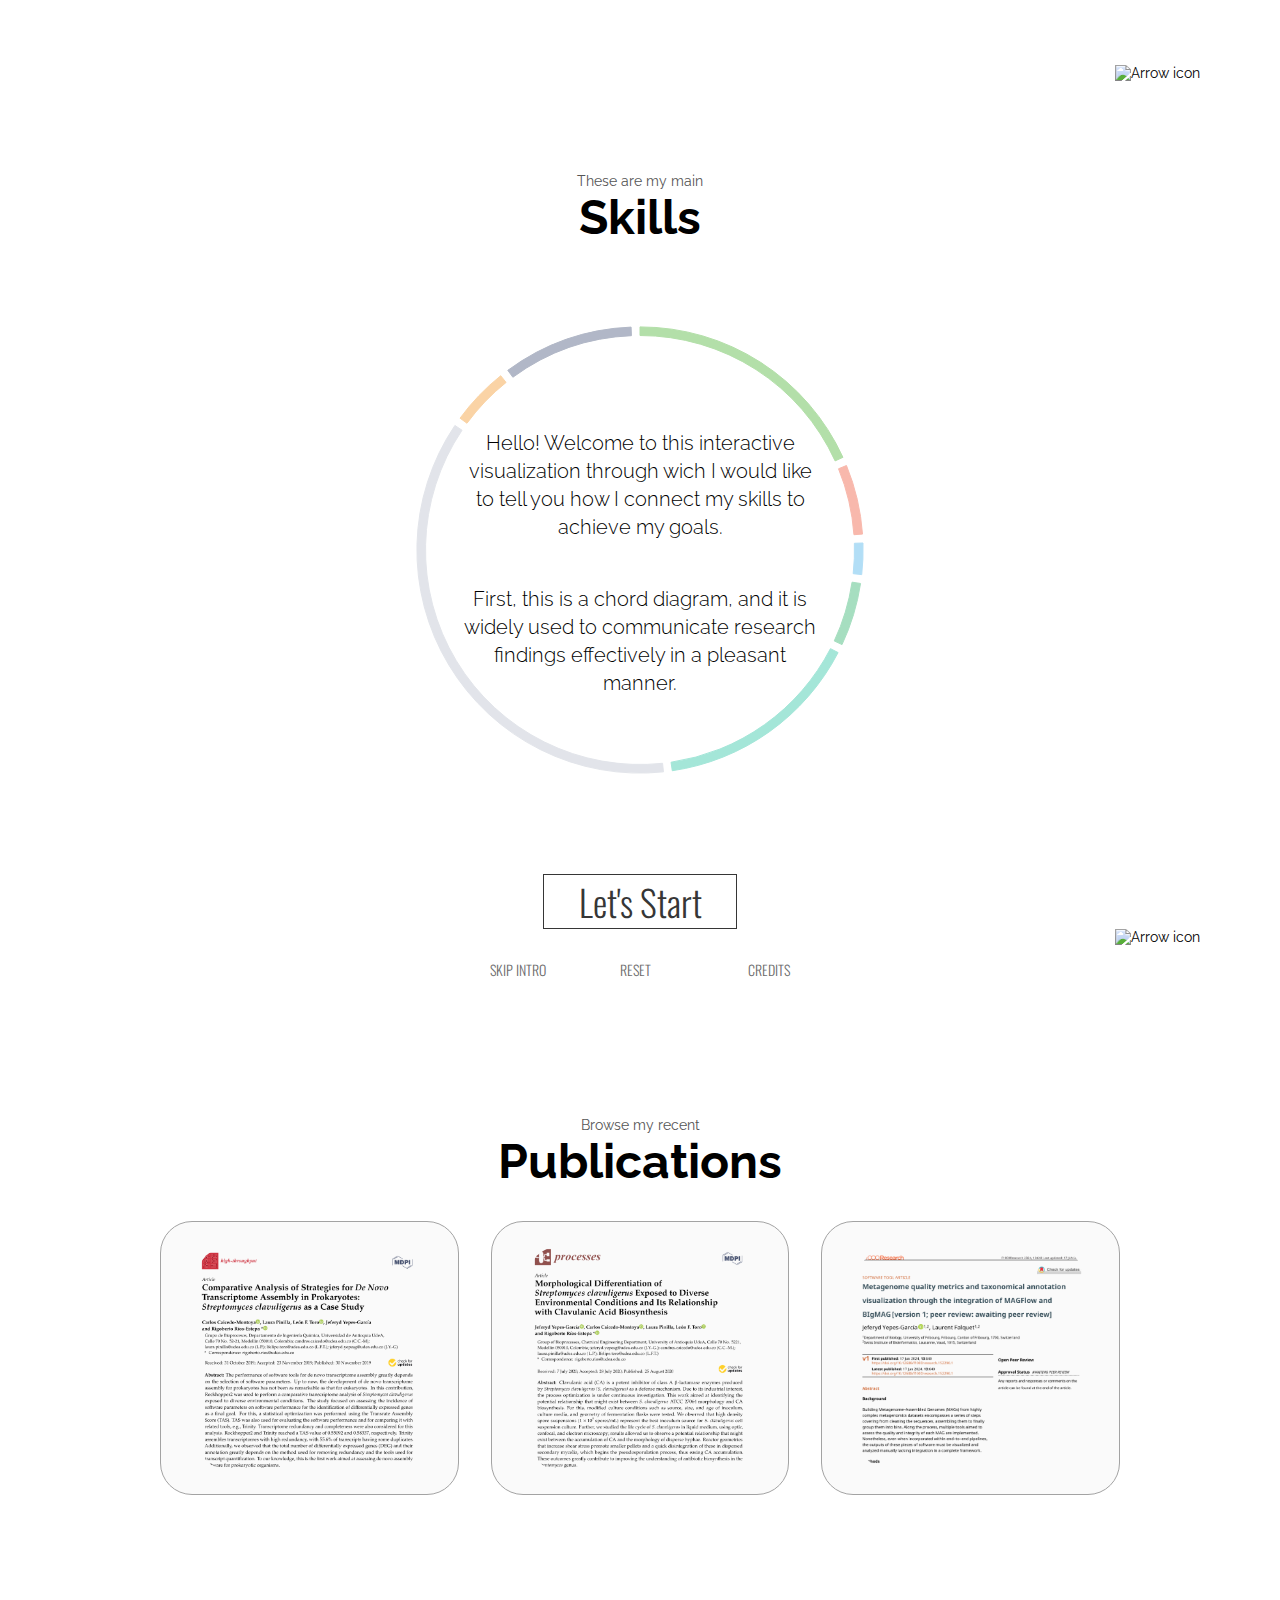
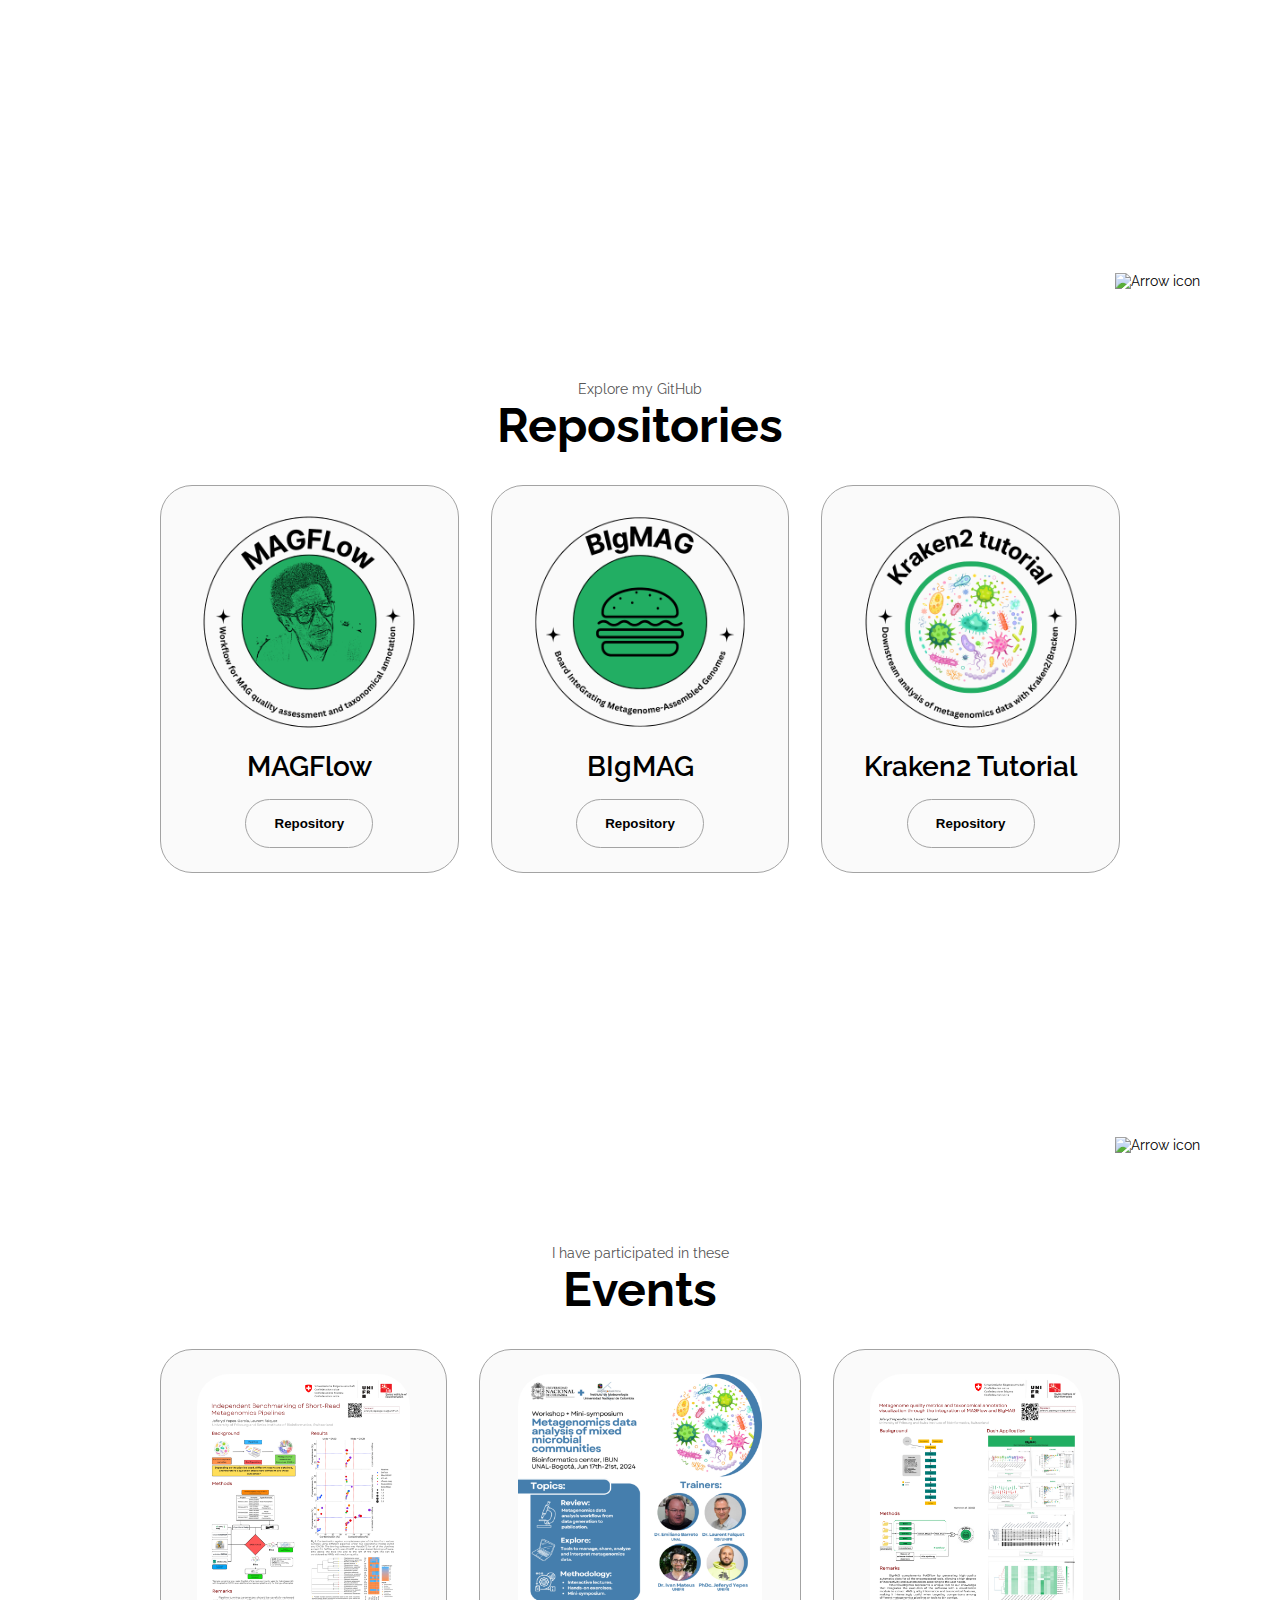
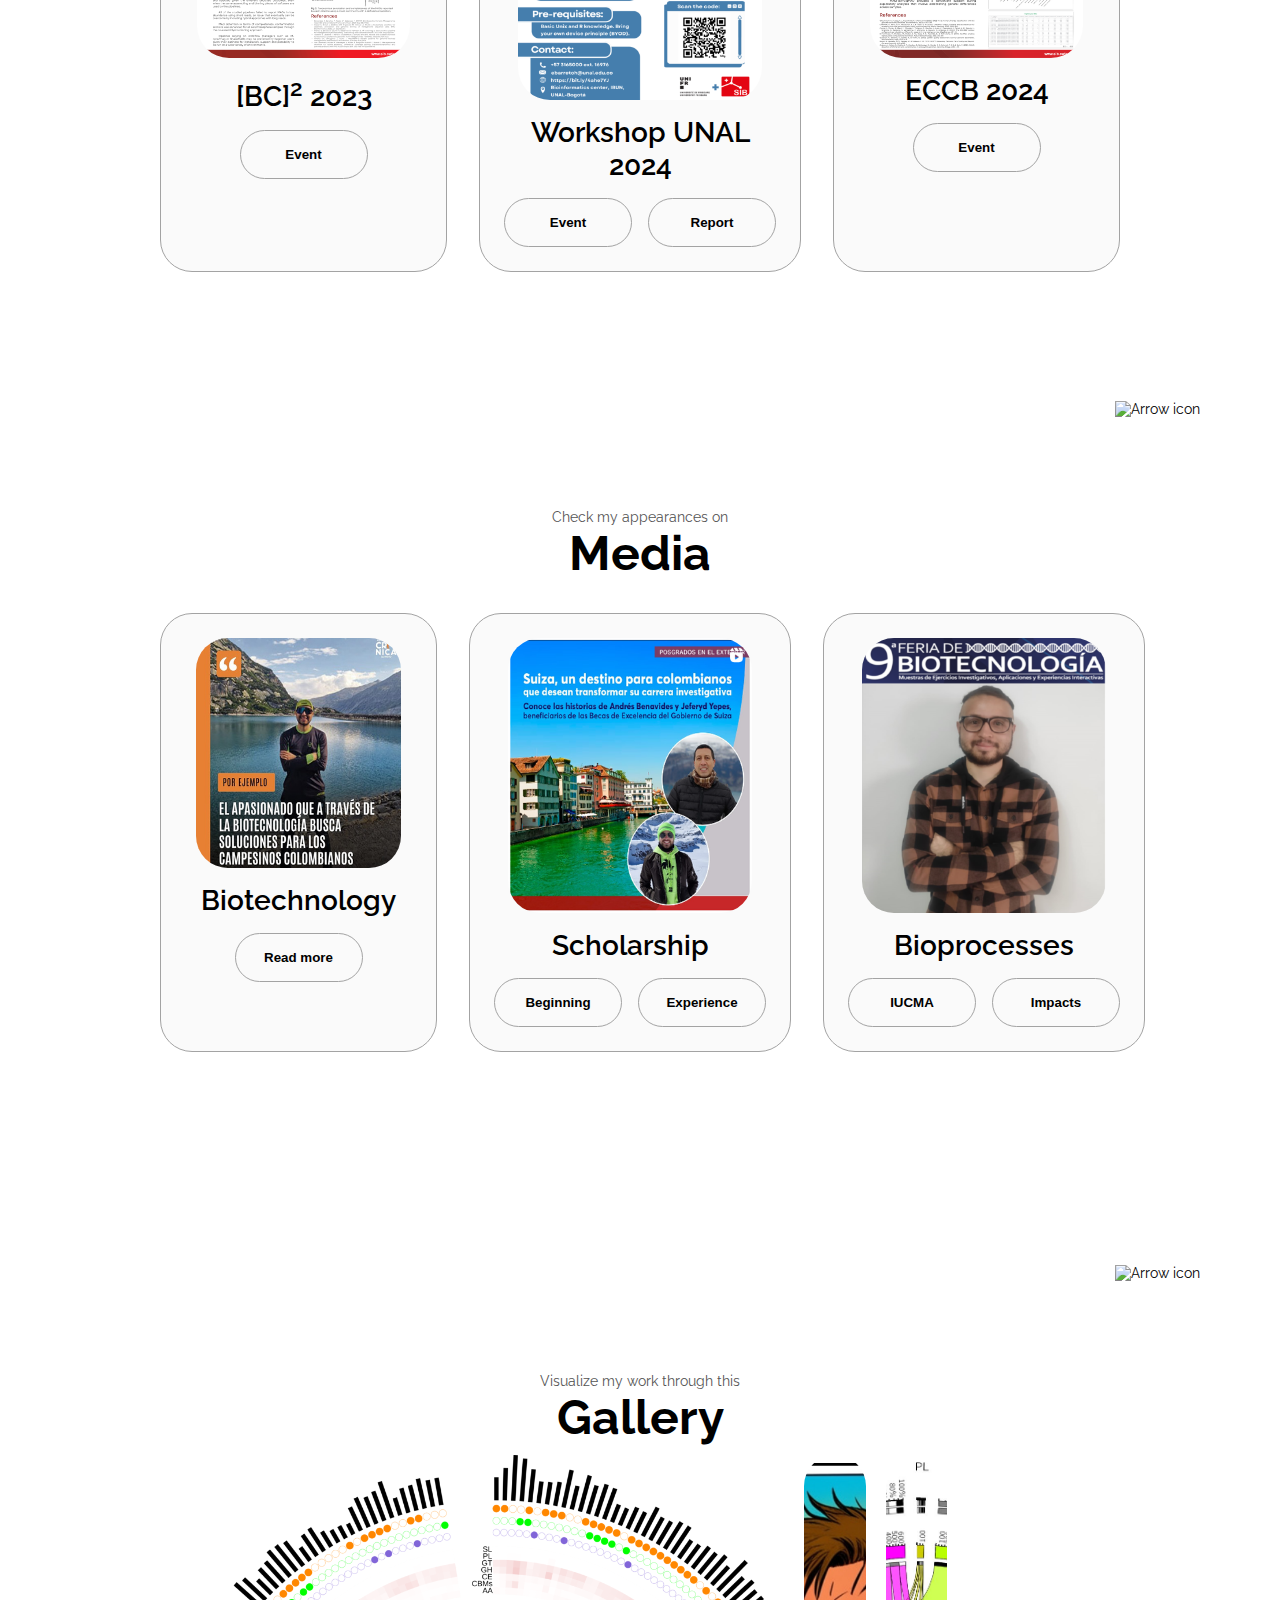
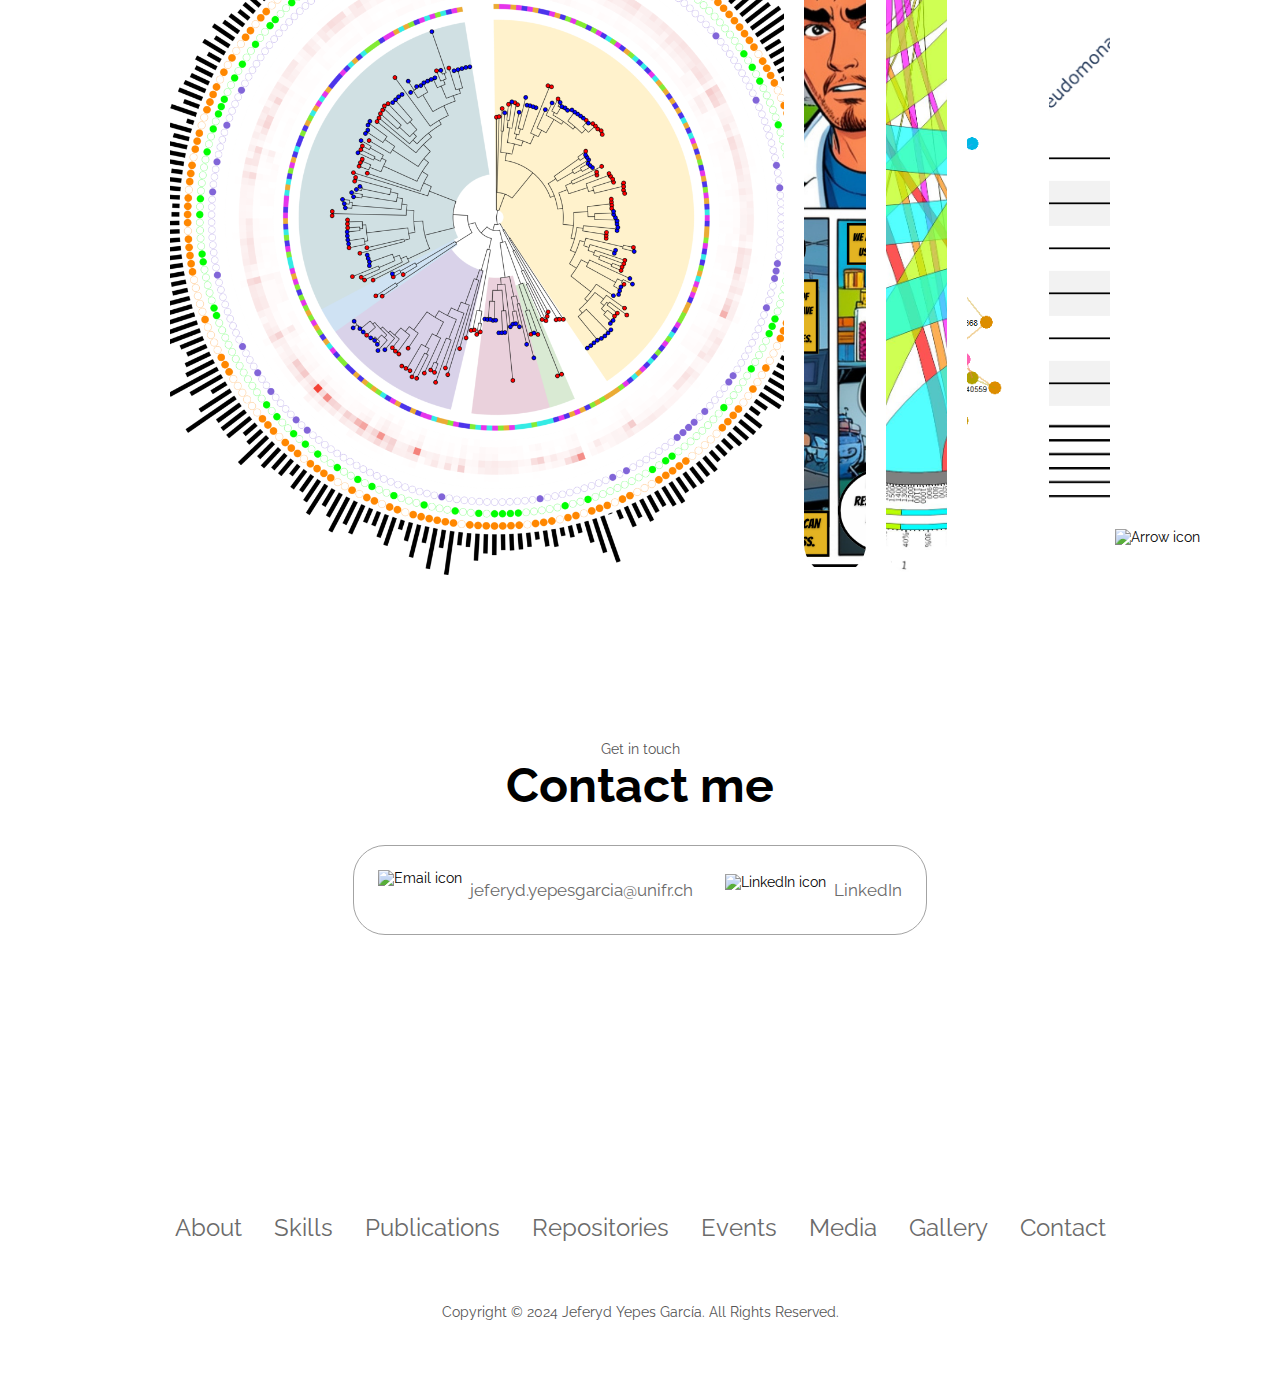
==== commit f322c0eb: "skills-n-gallery" ====
--- a/index.html
+++ b/index.html
@@ -9,8 +9,8 @@
     <link rel="stylesheet" href="style.css" />
     <link rel="stylesheet" href="mediaqueries.css" />
     <script type='text/javascript' src='https://d1bxh8uas1mnw7.cloudfront.net/assets/embed.js'></script>
-    <script src="http://d3js.org/d3.v3.min.js"></script>
-    <script src="http://ajax.googleapis.com/ajax/libs/jquery/1.11.1/jquery.min.js"></script>
+    <script src="chord_diagram/d3.v3.min.js"></script>
+    <script src="chord_diagram/jquery.min.js"></script>
     <link href='http://fonts.googleapis.com/css?family=Oswald:400,300,700' rel='stylesheet' type='text/css'>
     <link href='http://fonts.googleapis.com/css?family=Raleway' rel='stylesheet' type='text/css'>
     <link rel="stylesheet" type="text/css" href="chord_diagram/chord_diagram.css">
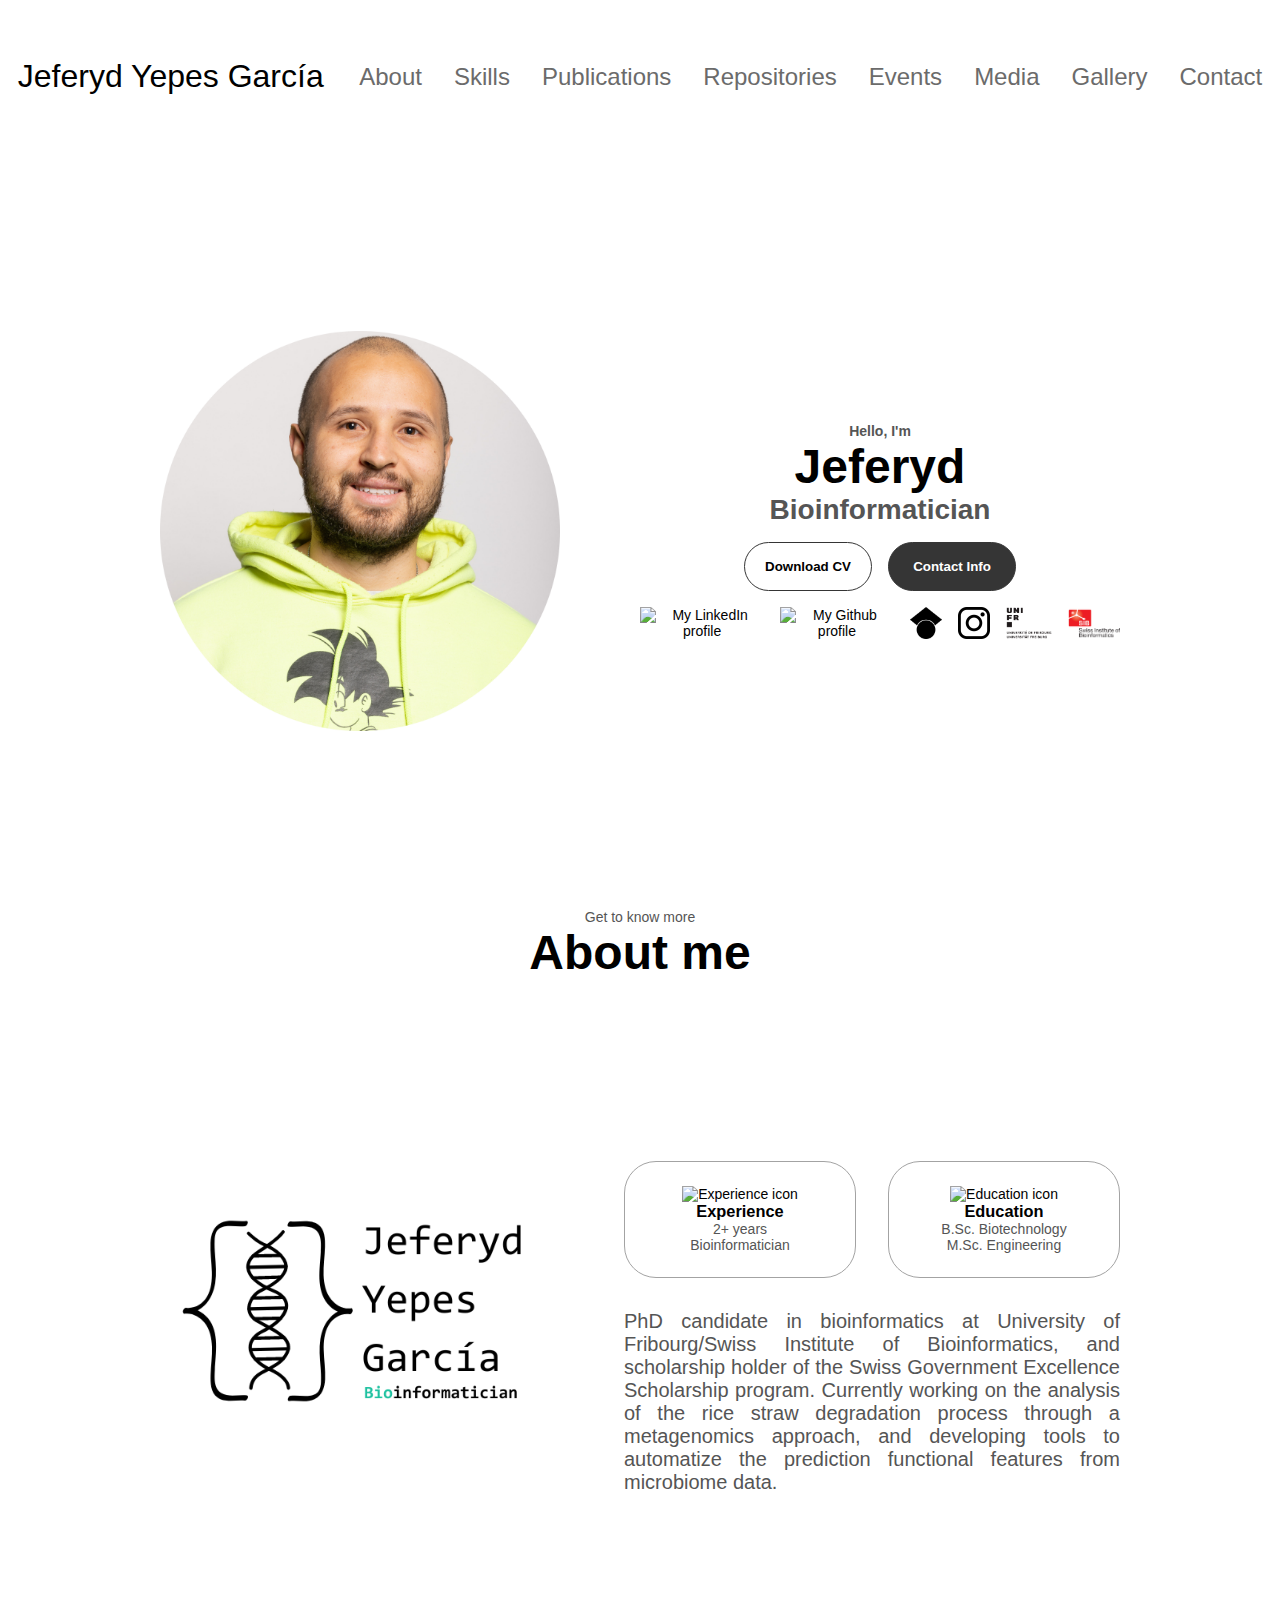
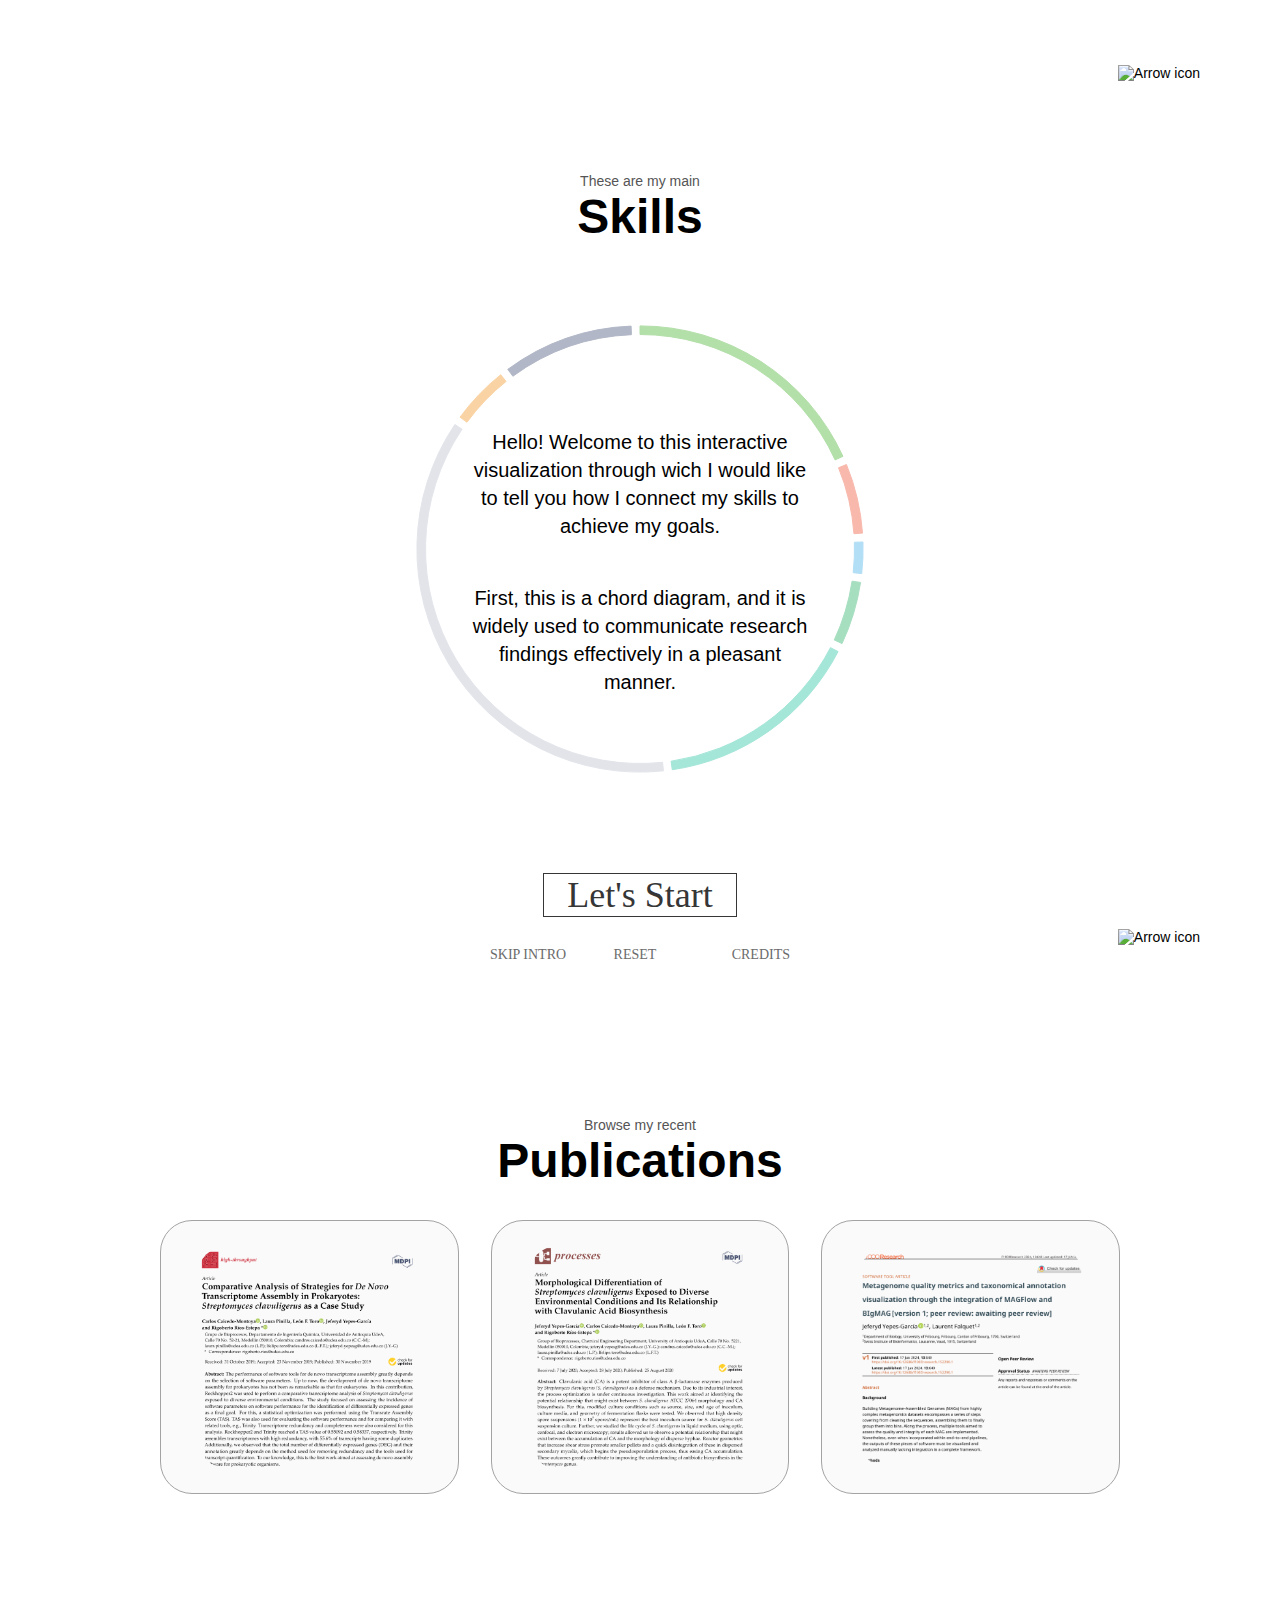
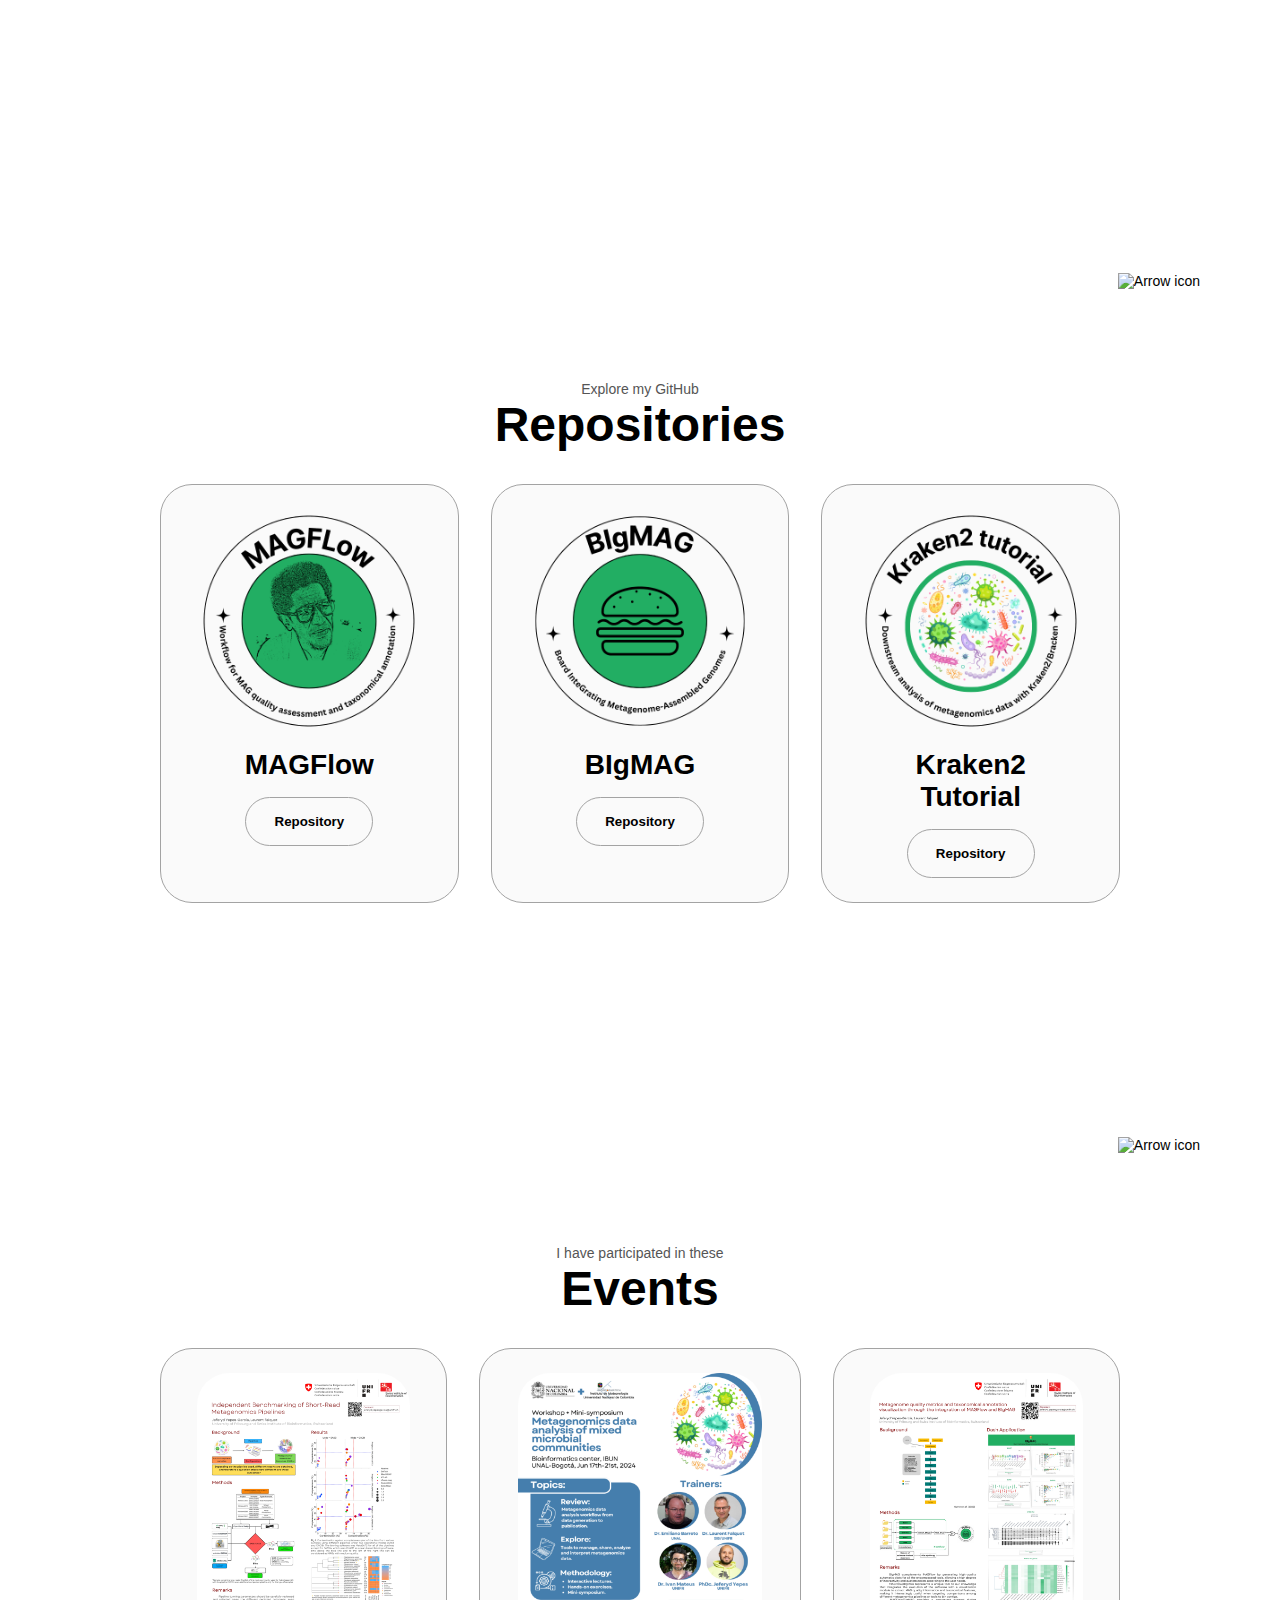
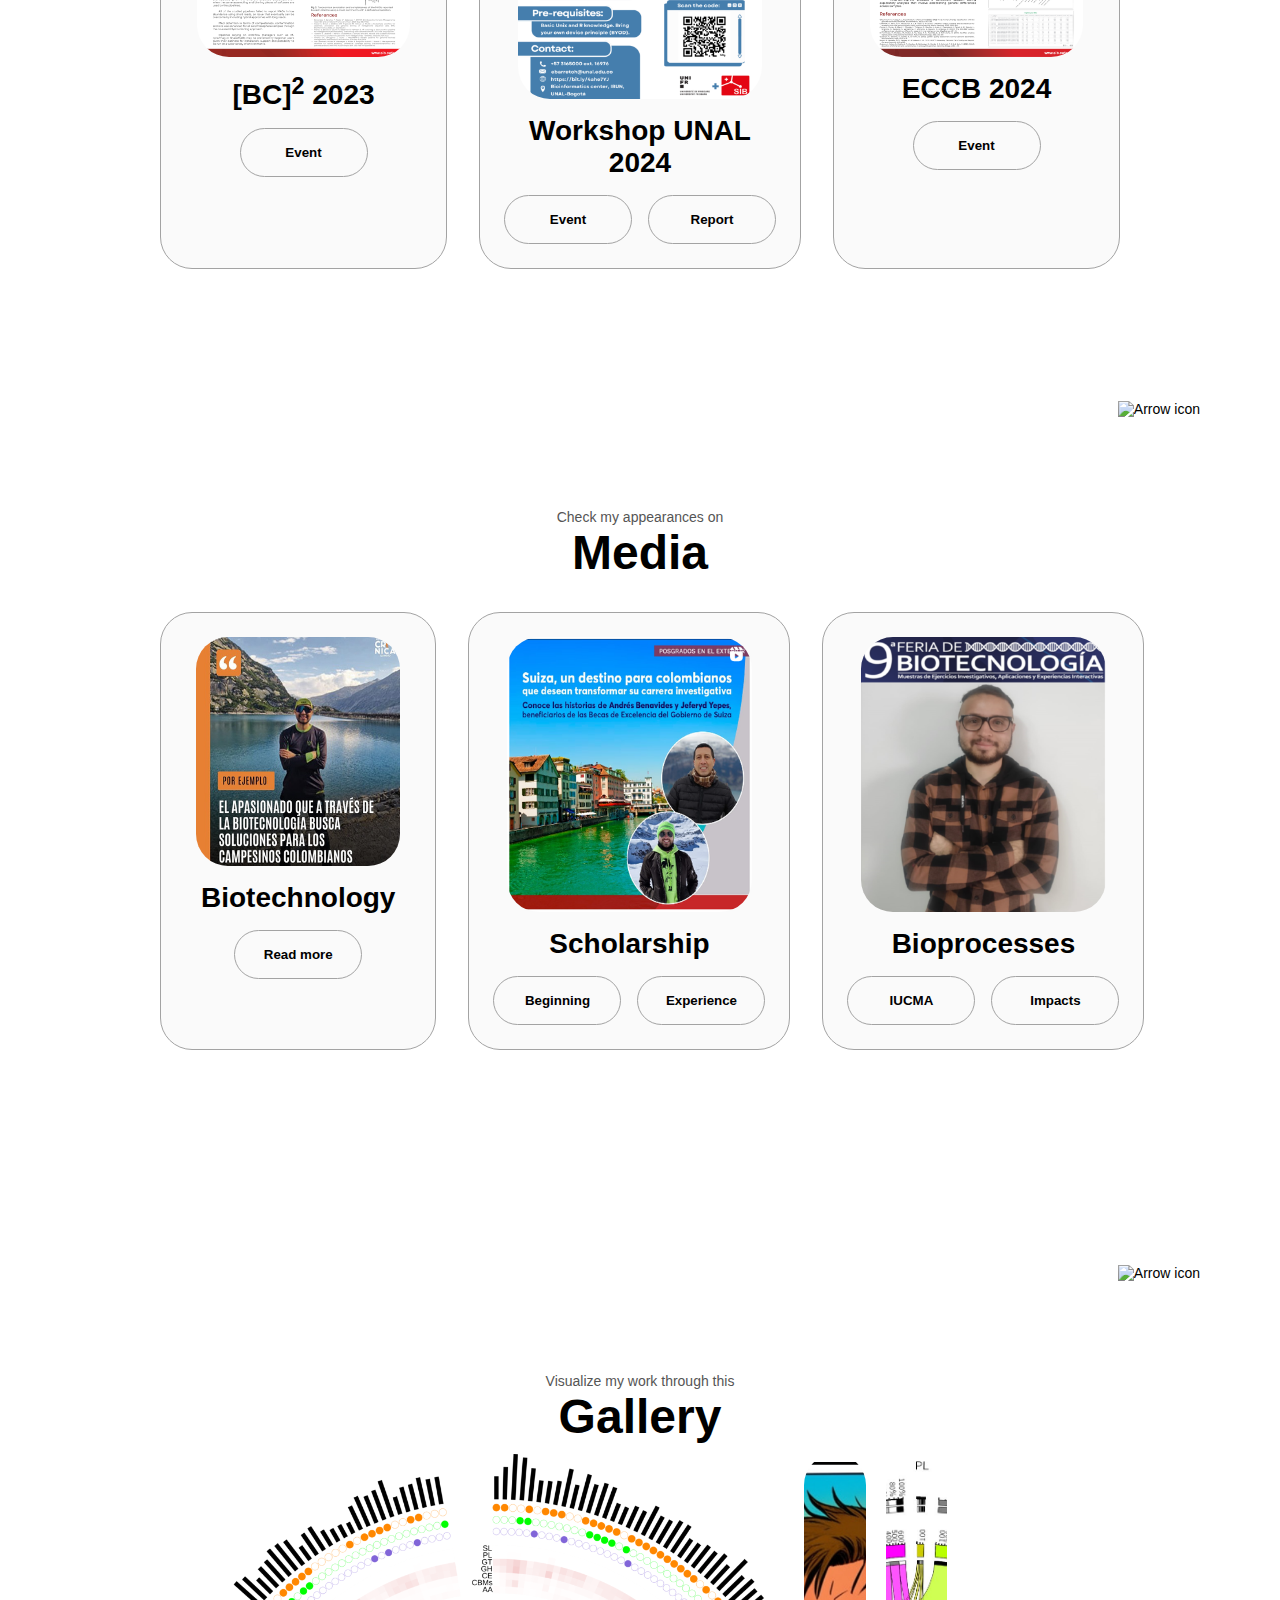
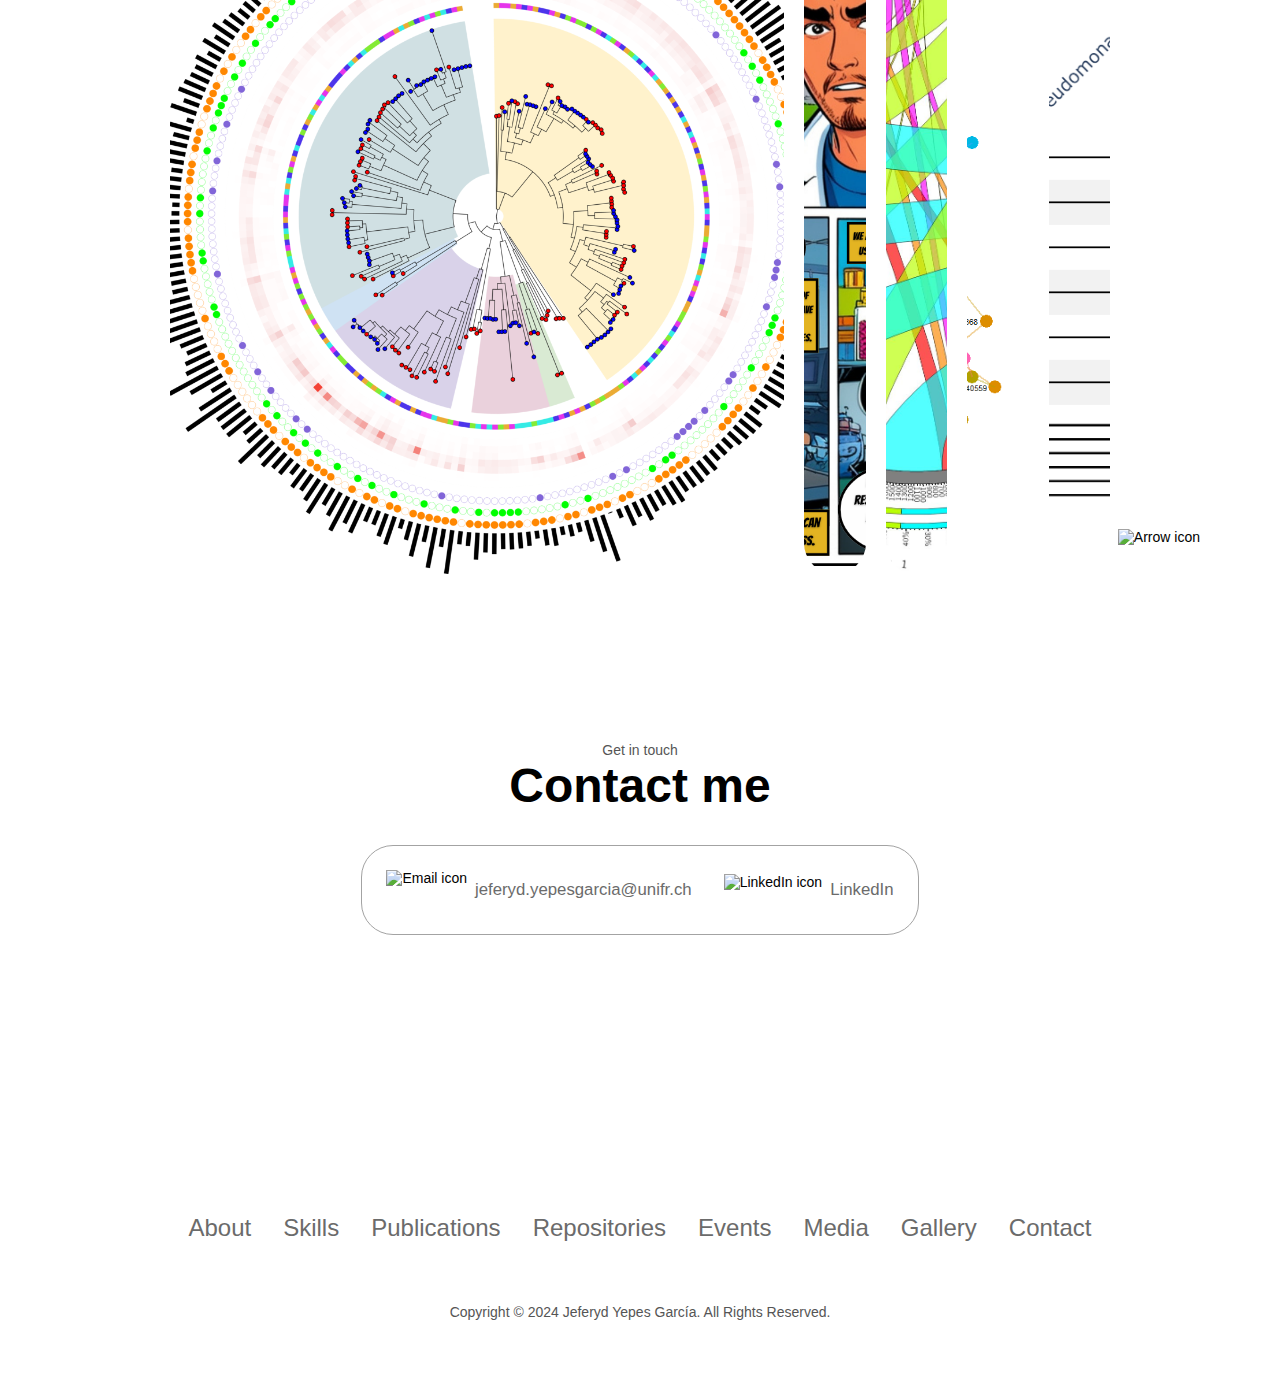
==== commit 40def03f: "skills-n-gallery" ====
--- a/index.html
+++ b/index.html
@@ -11,8 +11,8 @@
     <script type='text/javascript' src='https://d1bxh8uas1mnw7.cloudfront.net/assets/embed.js'></script>
     <script src="chord_diagram/d3.v3.min.js"></script>
     <script src="chord_diagram/jquery.min.js"></script>
-    <link href='http://fonts.googleapis.com/css?family=Oswald:400,300,700' rel='stylesheet' type='text/css'>
-    <link href='http://fonts.googleapis.com/css?family=Raleway' rel='stylesheet' type='text/css'>
+    <link href='chord_diagram/oswald.css' rel='stylesheet' type='text/css'>
+    <link href='chord_diagram/raleway.css' rel='stylesheet' type='text/css'>
     <link rel="stylesheet" type="text/css" href="chord_diagram/chord_diagram.css">
   </head>
   <body>
--- a/chord_diagram/oswald.css
+++ b/chord_diagram/oswald.css
@@ -0,0 +1,120 @@
+/* cyrillic-ext */
+@font-face {
+    font-family: 'Oswald';
+    font-style: normal;
+    font-weight: 300;
+    src: url(https://fonts.gstatic.com/s/oswald/v53/TK3iWkUHHAIjg752FD8Ghe4.woff2) format('woff2');
+    unicode-range: U+0460-052F, U+1C80-1C8A, U+20B4, U+2DE0-2DFF, U+A640-A69F, U+FE2E-FE2F;
+  }
+  /* cyrillic */
+  @font-face {
+    font-family: 'Oswald';
+    font-style: normal;
+    font-weight: 300;
+    src: url(https://fonts.gstatic.com/s/oswald/v53/TK3iWkUHHAIjg752HT8Ghe4.woff2) format('woff2');
+    unicode-range: U+0301, U+0400-045F, U+0490-0491, U+04B0-04B1, U+2116;
+  }
+  /* vietnamese */
+  @font-face {
+    font-family: 'Oswald';
+    font-style: normal;
+    font-weight: 300;
+    src: url(https://fonts.gstatic.com/s/oswald/v53/TK3iWkUHHAIjg752Fj8Ghe4.woff2) format('woff2');
+    unicode-range: U+0102-0103, U+0110-0111, U+0128-0129, U+0168-0169, U+01A0-01A1, U+01AF-01B0, U+0300-0301, U+0303-0304, U+0308-0309, U+0323, U+0329, U+1EA0-1EF9, U+20AB;
+  }
+  /* latin-ext */
+  @font-face {
+    font-family: 'Oswald';
+    font-style: normal;
+    font-weight: 300;
+    src: url(https://fonts.gstatic.com/s/oswald/v53/TK3iWkUHHAIjg752Fz8Ghe4.woff2) format('woff2');
+    unicode-range: U+0100-02BA, U+02BD-02C5, U+02C7-02CC, U+02CE-02D7, U+02DD-02FF, U+0304, U+0308, U+0329, U+1D00-1DBF, U+1E00-1E9F, U+1EF2-1EFF, U+2020, U+20A0-20AB, U+20AD-20C0, U+2113, U+2C60-2C7F, U+A720-A7FF;
+  }
+  /* latin */
+  @font-face {
+    font-family: 'Oswald';
+    font-style: normal;
+    font-weight: 300;
+    src: url(https://fonts.gstatic.com/s/oswald/v53/TK3iWkUHHAIjg752GT8G.woff2) format('woff2');
+    unicode-range: U+0000-00FF, U+0131, U+0152-0153, U+02BB-02BC, U+02C6, U+02DA, U+02DC, U+0304, U+0308, U+0329, U+2000-206F, U+20AC, U+2122, U+2191, U+2193, U+2212, U+2215, U+FEFF, U+FFFD;
+  }
+  /* cyrillic-ext */
+  @font-face {
+    font-family: 'Oswald';
+    font-style: normal;
+    font-weight: 400;
+    src: url(https://fonts.gstatic.com/s/oswald/v53/TK3iWkUHHAIjg752FD8Ghe4.woff2) format('woff2');
+    unicode-range: U+0460-052F, U+1C80-1C8A, U+20B4, U+2DE0-2DFF, U+A640-A69F, U+FE2E-FE2F;
+  }
+  /* cyrillic */
+  @font-face {
+    font-family: 'Oswald';
+    font-style: normal;
+    font-weight: 400;
+    src: url(https://fonts.gstatic.com/s/oswald/v53/TK3iWkUHHAIjg752HT8Ghe4.woff2) format('woff2');
+    unicode-range: U+0301, U+0400-045F, U+0490-0491, U+04B0-04B1, U+2116;
+  }
+  /* vietnamese */
+  @font-face {
+    font-family: 'Oswald';
+    font-style: normal;
+    font-weight: 400;
+    src: url(https://fonts.gstatic.com/s/oswald/v53/TK3iWkUHHAIjg752Fj8Ghe4.woff2) format('woff2');
+    unicode-range: U+0102-0103, U+0110-0111, U+0128-0129, U+0168-0169, U+01A0-01A1, U+01AF-01B0, U+0300-0301, U+0303-0304, U+0308-0309, U+0323, U+0329, U+1EA0-1EF9, U+20AB;
+  }
+  /* latin-ext */
+  @font-face {
+    font-family: 'Oswald';
+    font-style: normal;
+    font-weight: 400;
+    src: url(https://fonts.gstatic.com/s/oswald/v53/TK3iWkUHHAIjg752Fz8Ghe4.woff2) format('woff2');
+    unicode-range: U+0100-02BA, U+02BD-02C5, U+02C7-02CC, U+02CE-02D7, U+02DD-02FF, U+0304, U+0308, U+0329, U+1D00-1DBF, U+1E00-1E9F, U+1EF2-1EFF, U+2020, U+20A0-20AB, U+20AD-20C0, U+2113, U+2C60-2C7F, U+A720-A7FF;
+  }
+  /* latin */
+  @font-face {
+    font-family: 'Oswald';
+    font-style: normal;
+    font-weight: 400;
+    src: url(https://fonts.gstatic.com/s/oswald/v53/TK3iWkUHHAIjg752GT8G.woff2) format('woff2');
+    unicode-range: U+0000-00FF, U+0131, U+0152-0153, U+02BB-02BC, U+02C6, U+02DA, U+02DC, U+0304, U+0308, U+0329, U+2000-206F, U+20AC, U+2122, U+2191, U+2193, U+2212, U+2215, U+FEFF, U+FFFD;
+  }
+  /* cyrillic-ext */
+  @font-face {
+    font-family: 'Oswald';
+    font-style: normal;
+    font-weight: 700;
+    src: url(https://fonts.gstatic.com/s/oswald/v53/TK3iWkUHHAIjg752FD8Ghe4.woff2) format('woff2');
+    unicode-range: U+0460-052F, U+1C80-1C8A, U+20B4, U+2DE0-2DFF, U+A640-A69F, U+FE2E-FE2F;
+  }
+  /* cyrillic */
+  @font-face {
+    font-family: 'Oswald';
+    font-style: normal;
+    font-weight: 700;
+    src: url(https://fonts.gstatic.com/s/oswald/v53/TK3iWkUHHAIjg752HT8Ghe4.woff2) format('woff2');
+    unicode-range: U+0301, U+0400-045F, U+0490-0491, U+04B0-04B1, U+2116;
+  }
+  /* vietnamese */
+  @font-face {
+    font-family: 'Oswald';
+    font-style: normal;
+    font-weight: 700;
+    src: url(https://fonts.gstatic.com/s/oswald/v53/TK3iWkUHHAIjg752Fj8Ghe4.woff2) format('woff2');
+    unicode-range: U+0102-0103, U+0110-0111, U+0128-0129, U+0168-0169, U+01A0-01A1, U+01AF-01B0, U+0300-0301, U+0303-0304, U+0308-0309, U+0323, U+0329, U+1EA0-1EF9, U+20AB;
+  }
+  /* latin-ext */
+  @font-face {
+    font-family: 'Oswald';
+    font-style: normal;
+    font-weight: 700;
+    src: url(https://fonts.gstatic.com/s/oswald/v53/TK3iWkUHHAIjg752Fz8Ghe4.woff2) format('woff2');
+    unicode-range: U+0100-02BA, U+02BD-02C5, U+02C7-02CC, U+02CE-02D7, U+02DD-02FF, U+0304, U+0308, U+0329, U+1D00-1DBF, U+1E00-1E9F, U+1EF2-1EFF, U+2020, U+20A0-20AB, U+20AD-20C0, U+2113, U+2C60-2C7F, U+A720-A7FF;
+  }
+  /* latin */
+  @font-face {
+    font-family: 'Oswald';
+    font-style: normal;
+    font-weight: 700;
+    src: url(https://fonts.gstatic.com/s/oswald/v53/TK3iWkUHHAIjg752GT8G.woff2) format('woff2');
+    unicode-range: U+0000-00FF, U+0131, U+0152-0153, U+02BB-02BC, U+02C6, U+02DA, U+02DC, U+0304, U+0308, U+0329, U+2000-206F, U+20AC, U+2122, U+2191, U+2193, U+2212, U+2215, U+FEFF, U+FFFD;
+  }--- a/chord_diagram/raleway.css
+++ b/chord_diagram/raleway.css
@@ -0,0 +1,40 @@
+/* cyrillic-ext */
+@font-face {
+    font-family: 'Raleway';
+    font-style: normal;
+    font-weight: 400;
+    src: url(https://fonts.gstatic.com/s/raleway/v34/1Ptxg8zYS_SKggPN4iEgvnHyvveLxVvaorCFPrEHJA.woff2) format('woff2');
+    unicode-range: U+0460-052F, U+1C80-1C8A, U+20B4, U+2DE0-2DFF, U+A640-A69F, U+FE2E-FE2F;
+  }
+  /* cyrillic */
+  @font-face {
+    font-family: 'Raleway';
+    font-style: normal;
+    font-weight: 400;
+    src: url(https://fonts.gstatic.com/s/raleway/v34/1Ptxg8zYS_SKggPN4iEgvnHyvveLxVvaorCMPrEHJA.woff2) format('woff2');
+    unicode-range: U+0301, U+0400-045F, U+0490-0491, U+04B0-04B1, U+2116;
+  }
+  /* vietnamese */
+  @font-face {
+    font-family: 'Raleway';
+    font-style: normal;
+    font-weight: 400;
+    src: url(https://fonts.gstatic.com/s/raleway/v34/1Ptxg8zYS_SKggPN4iEgvnHyvveLxVvaorCHPrEHJA.woff2) format('woff2');
+    unicode-range: U+0102-0103, U+0110-0111, U+0128-0129, U+0168-0169, U+01A0-01A1, U+01AF-01B0, U+0300-0301, U+0303-0304, U+0308-0309, U+0323, U+0329, U+1EA0-1EF9, U+20AB;
+  }
+  /* latin-ext */
+  @font-face {
+    font-family: 'Raleway';
+    font-style: normal;
+    font-weight: 400;
+    src: url(https://fonts.gstatic.com/s/raleway/v34/1Ptxg8zYS_SKggPN4iEgvnHyvveLxVvaorCGPrEHJA.woff2) format('woff2');
+    unicode-range: U+0100-02BA, U+02BD-02C5, U+02C7-02CC, U+02CE-02D7, U+02DD-02FF, U+0304, U+0308, U+0329, U+1D00-1DBF, U+1E00-1E9F, U+1EF2-1EFF, U+2020, U+20A0-20AB, U+20AD-20C0, U+2113, U+2C60-2C7F, U+A720-A7FF;
+  }
+  /* latin */
+  @font-face {
+    font-family: 'Raleway';
+    font-style: normal;
+    font-weight: 400;
+    src: url(https://fonts.gstatic.com/s/raleway/v34/1Ptxg8zYS_SKggPN4iEgvnHyvveLxVvaorCIPrE.woff2) format('woff2');
+    unicode-range: U+0000-00FF, U+0131, U+0152-0153, U+02BB-02BC, U+02C6, U+02DA, U+02DC, U+0304, U+0308, U+0329, U+2000-206F, U+20AC, U+2122, U+2191, U+2193, U+2212, U+2215, U+FEFF, U+FFFD;
+  }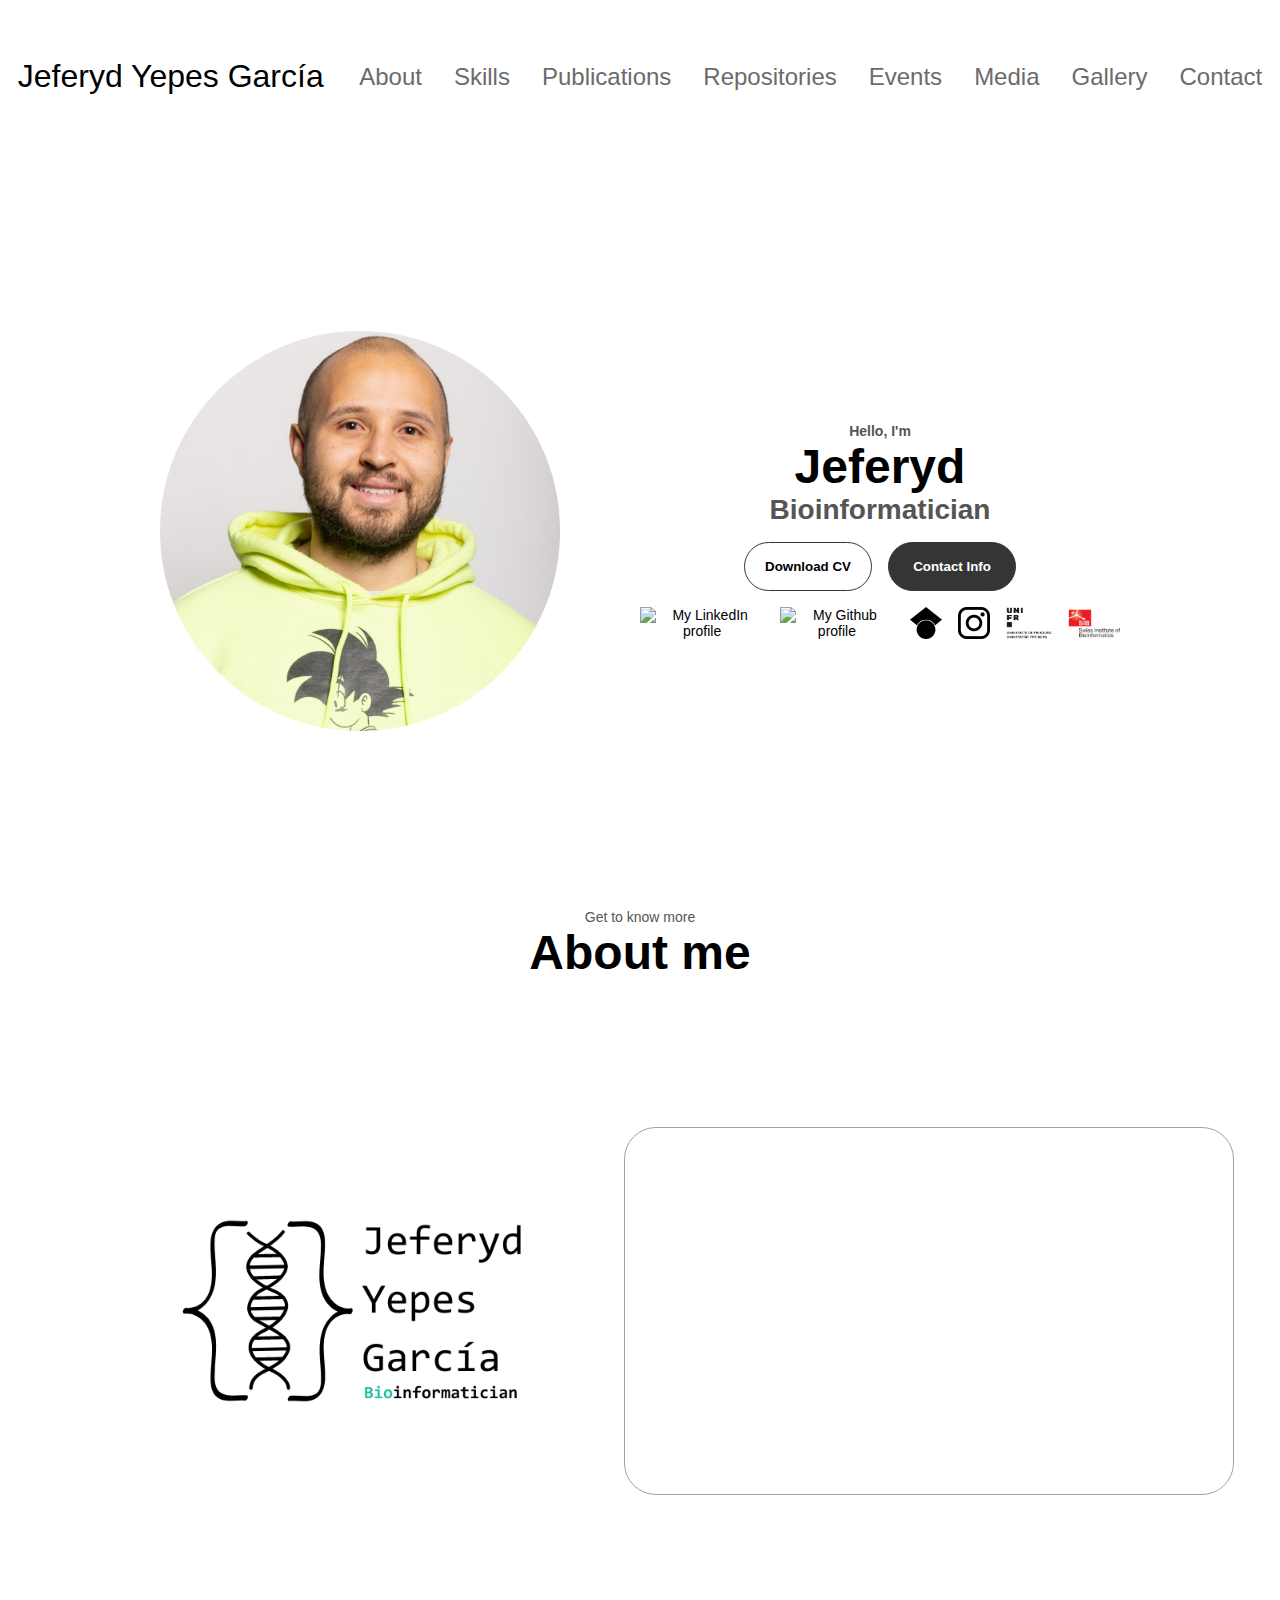
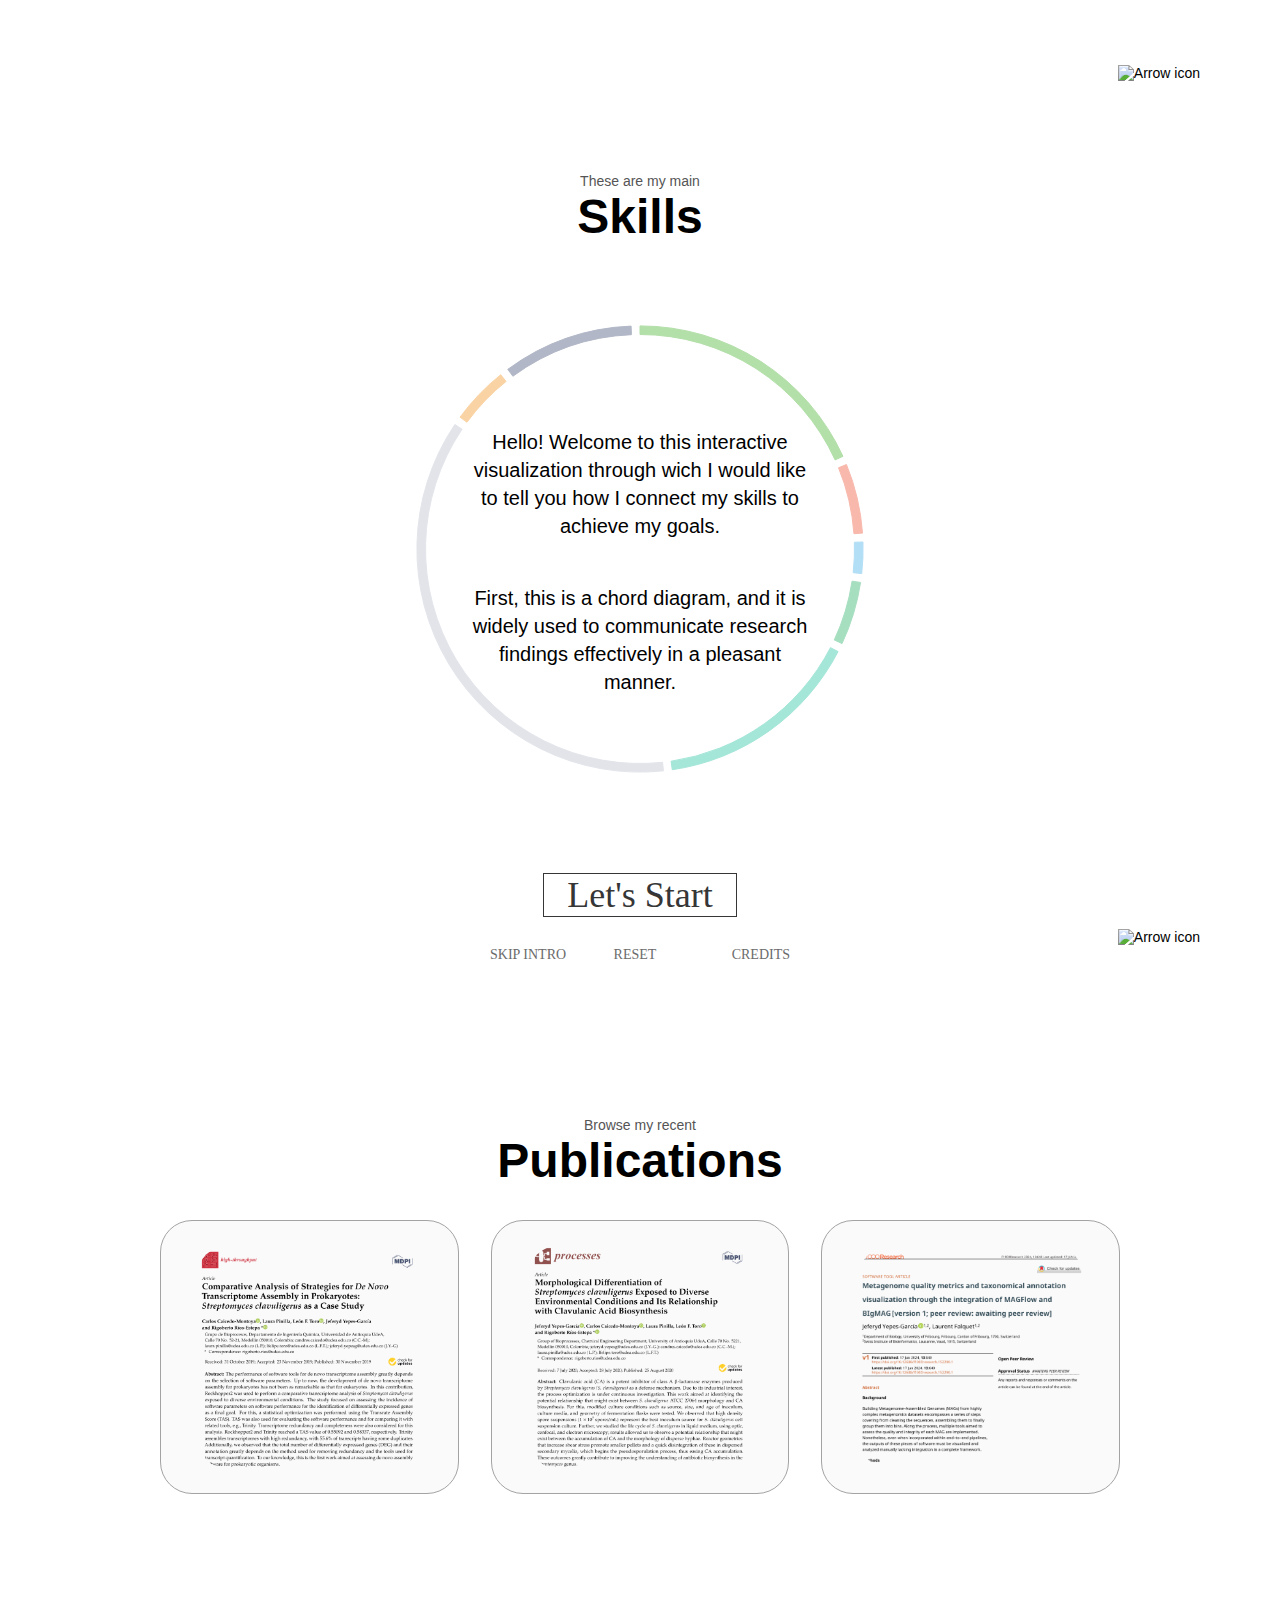
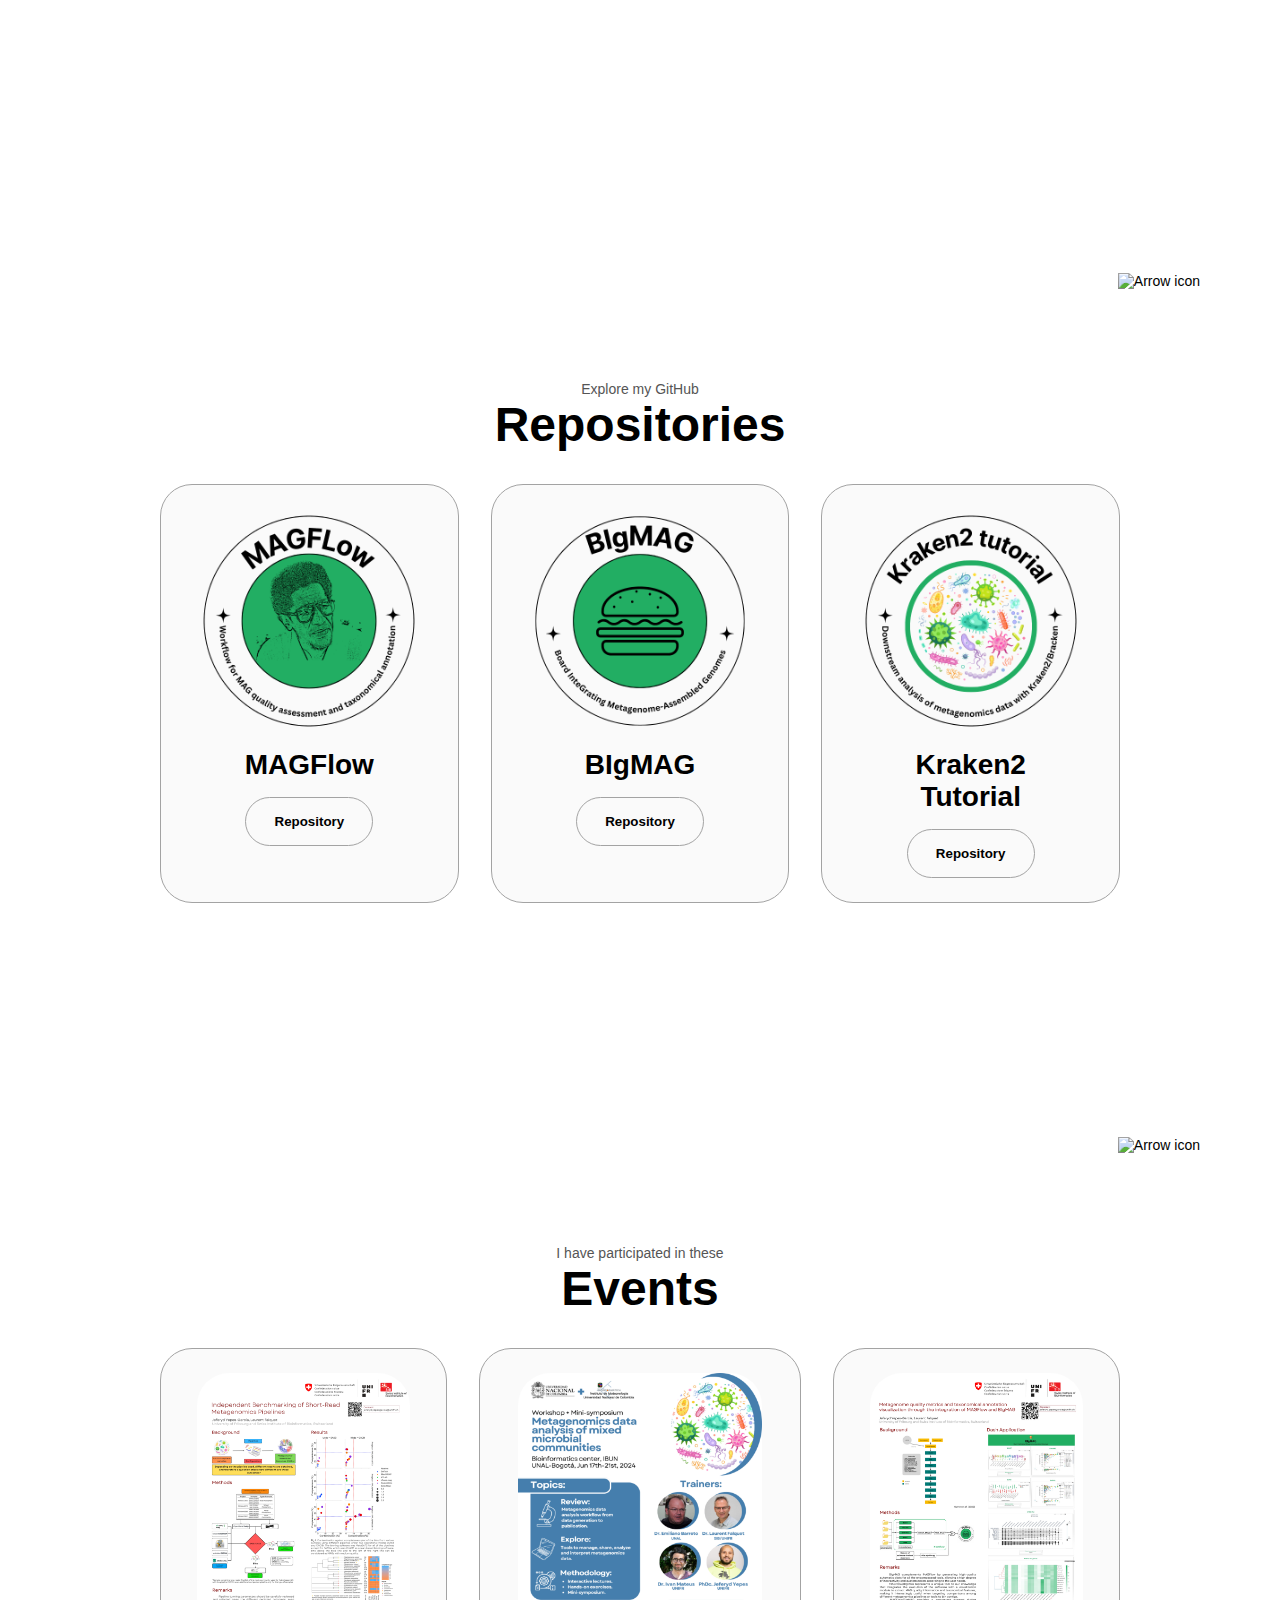
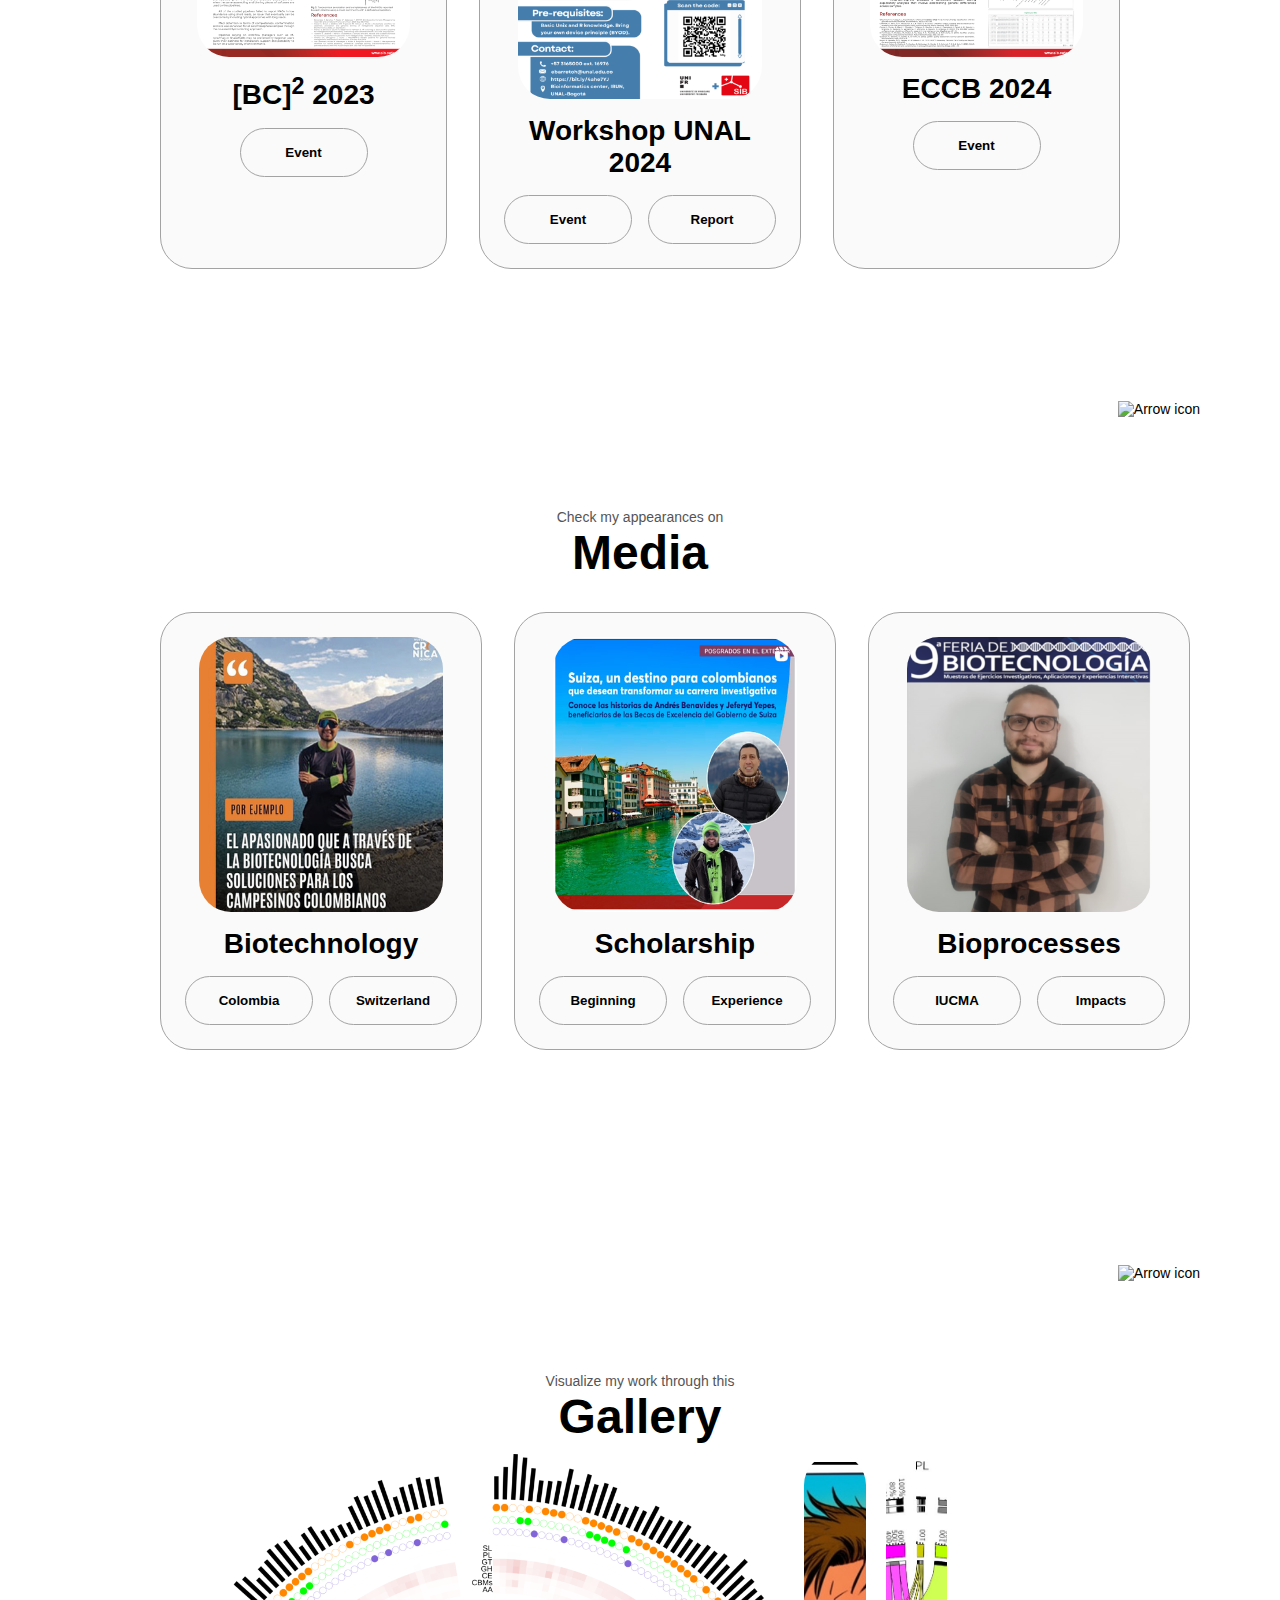
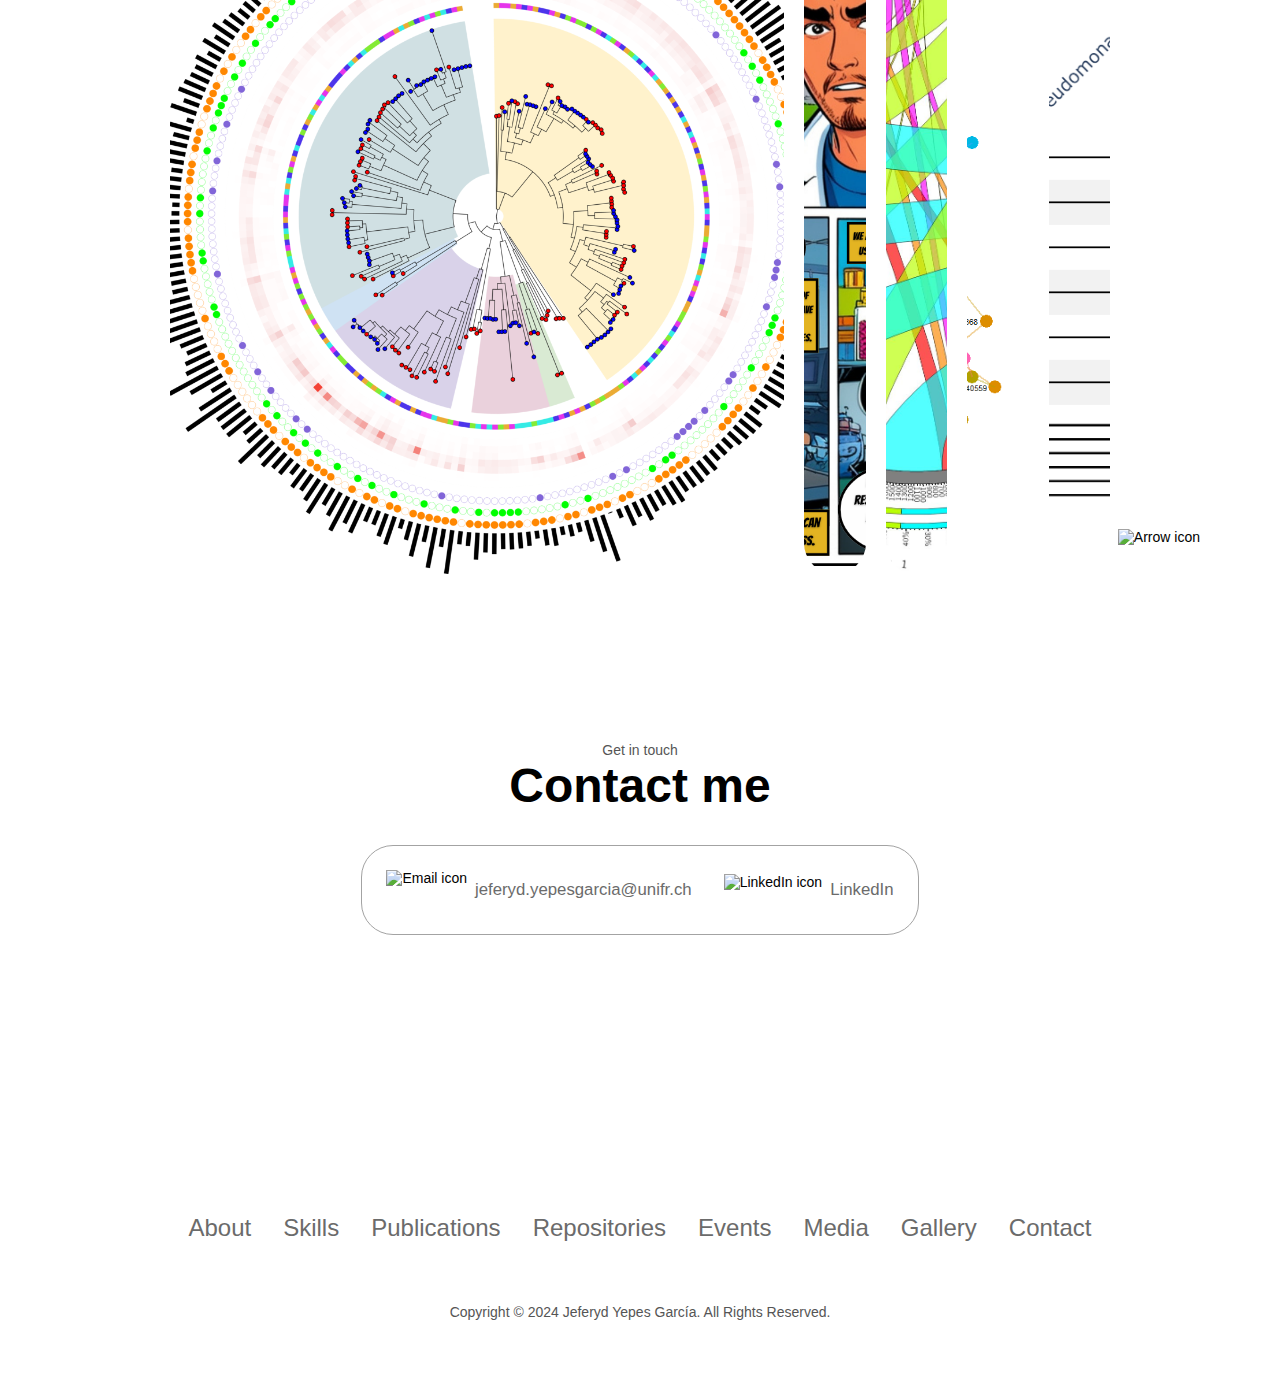
==== commit 8f0af07a: "UniFr" ====
--- a/index.html
+++ b/index.html
@@ -123,34 +123,8 @@
         <div class="about-details-container">
           <div class="about-containers">
             <div class="details-container">
-              <img
-                src="./assets/experience.png"
-                alt="Experience icon"
-                class="icon"
-              />
-              <h3>Experience</h3>
-              <p>2+ years <br />Bioinformatician</p>
-            </div>
-            <div class="details-container">
-              <img
-                src="./assets/education.png"
-                alt="Education icon"
-                class="icon"
-              />
-              <h3>Education</h3>
-              <p>B.Sc. Biotechnology<br />M.Sc. Engineering</p>
-            </div>
-          </div>
-          <div class="text-container">
-            <p class="description">
-              PhD candidate in bioinformatics at University of Fribourg/Swiss
-              Institute of Bioinformatics, and scholarship holder of the
-              Swiss Government Excellence Scholarship program. Currently
-              working on the analysis of the rice straw degradation process
-              through a metagenomics approach, and developing tools to
-              automatize the prediction functional features from
-              microbiome data.
-            </p>
+              <iframe width="560" height="315" src="https://www.youtube.com/embed/xxSlu5Gj-zo?si=M8zDXcSsVS8LuTY4" title="YouTube video player" frameborder="0" allow="accelerometer; autoplay; clipboard-write; encrypted-media; gyroscope; picture-in-picture; web-share" referrerpolicy="strict-origin-when-cross-origin" allowfullscreen></iframe>
+            </div>
           </div>
         </div>
       </div>
@@ -410,8 +384,14 @@
                 class="btn btn-color-2 project-btn"
                 onclick="location.href='https://cronicadelquindio.com/noticias/por-ejemplo/el-apasionado-que-a-traves-de-la-biotecnologia-busca-soluciones-para-los-campesinos-colombianos'"
               >
-                Read more
-              </button>
+                Colombia
+              </button>
+              <button
+              class="btn btn-color-2 project-btn"
+              onclick="location.href='https://www.unifr.ch/alma-georges/articles/2024/une-these-pour-valoriser-la-paille-de-riz'"
+            >
+              Switzerland
+            </button>
             </div>
           </div>
           <div class="details-container color-container">
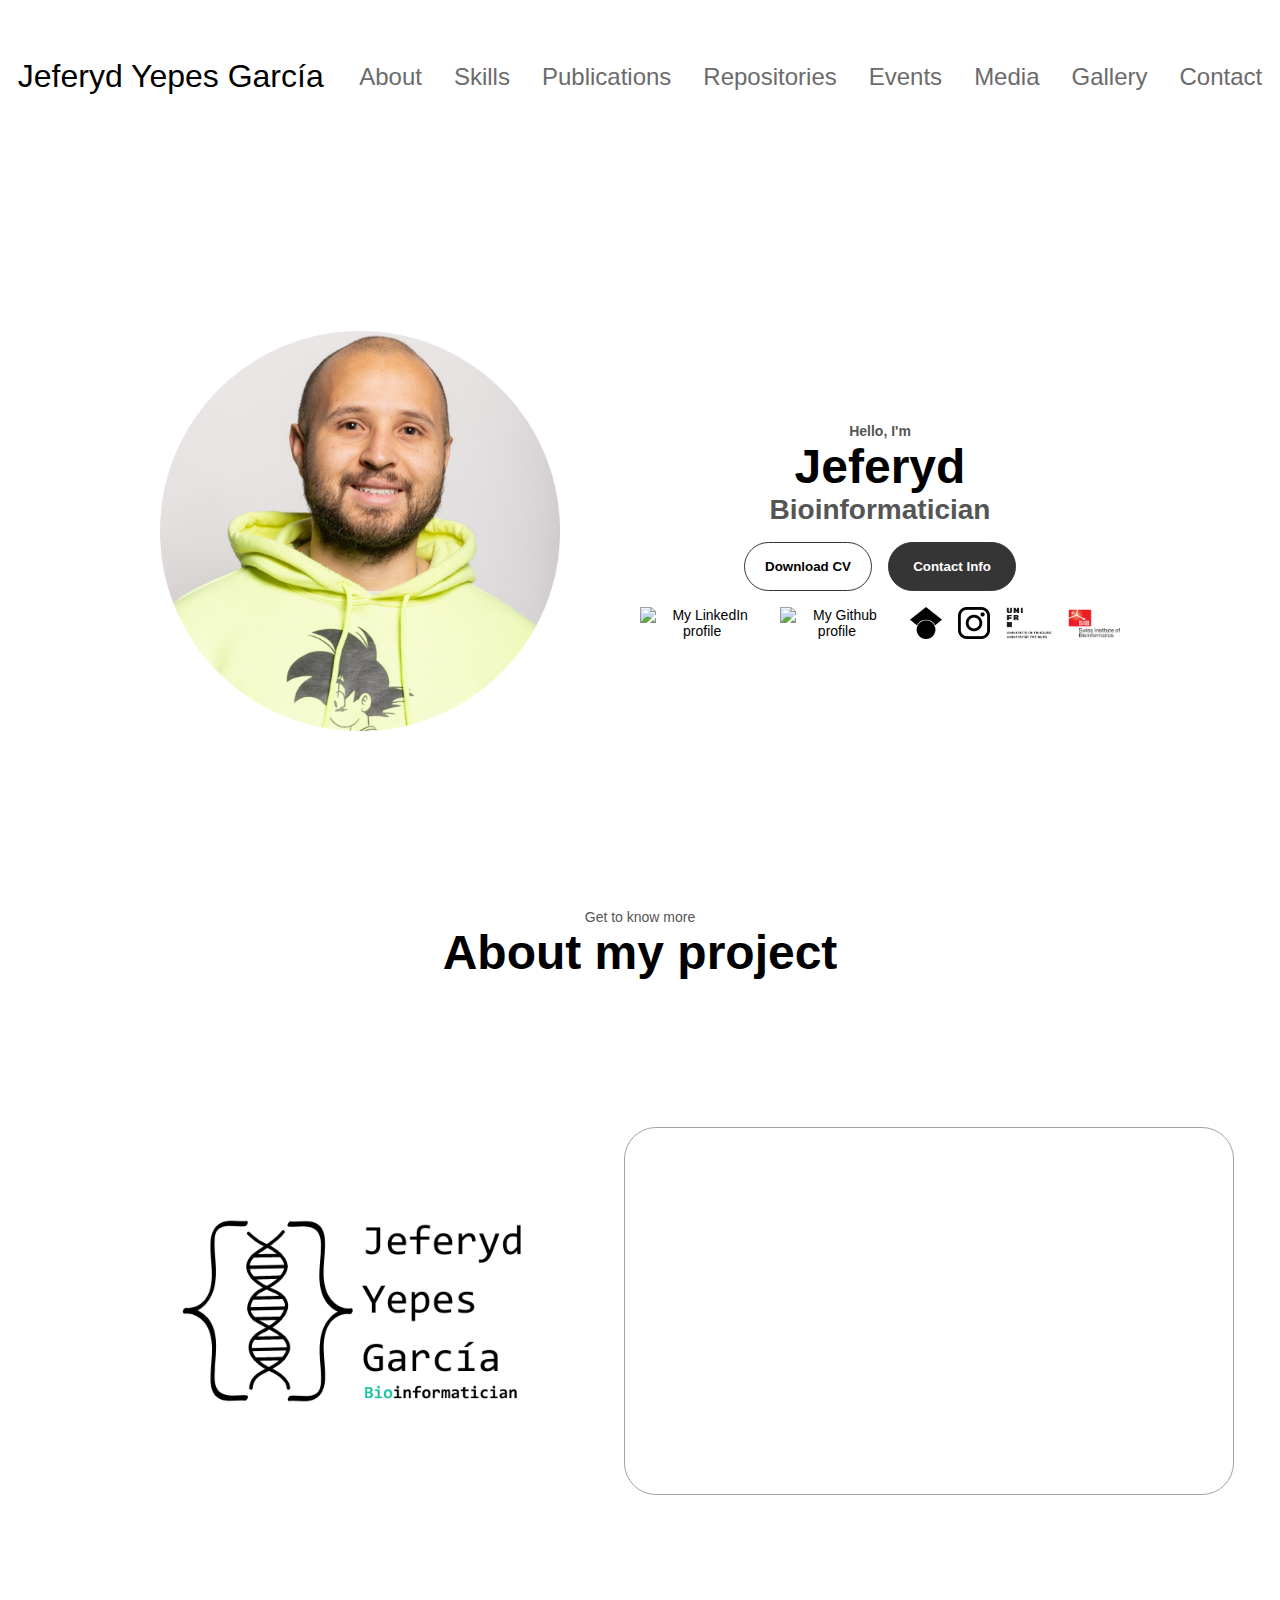
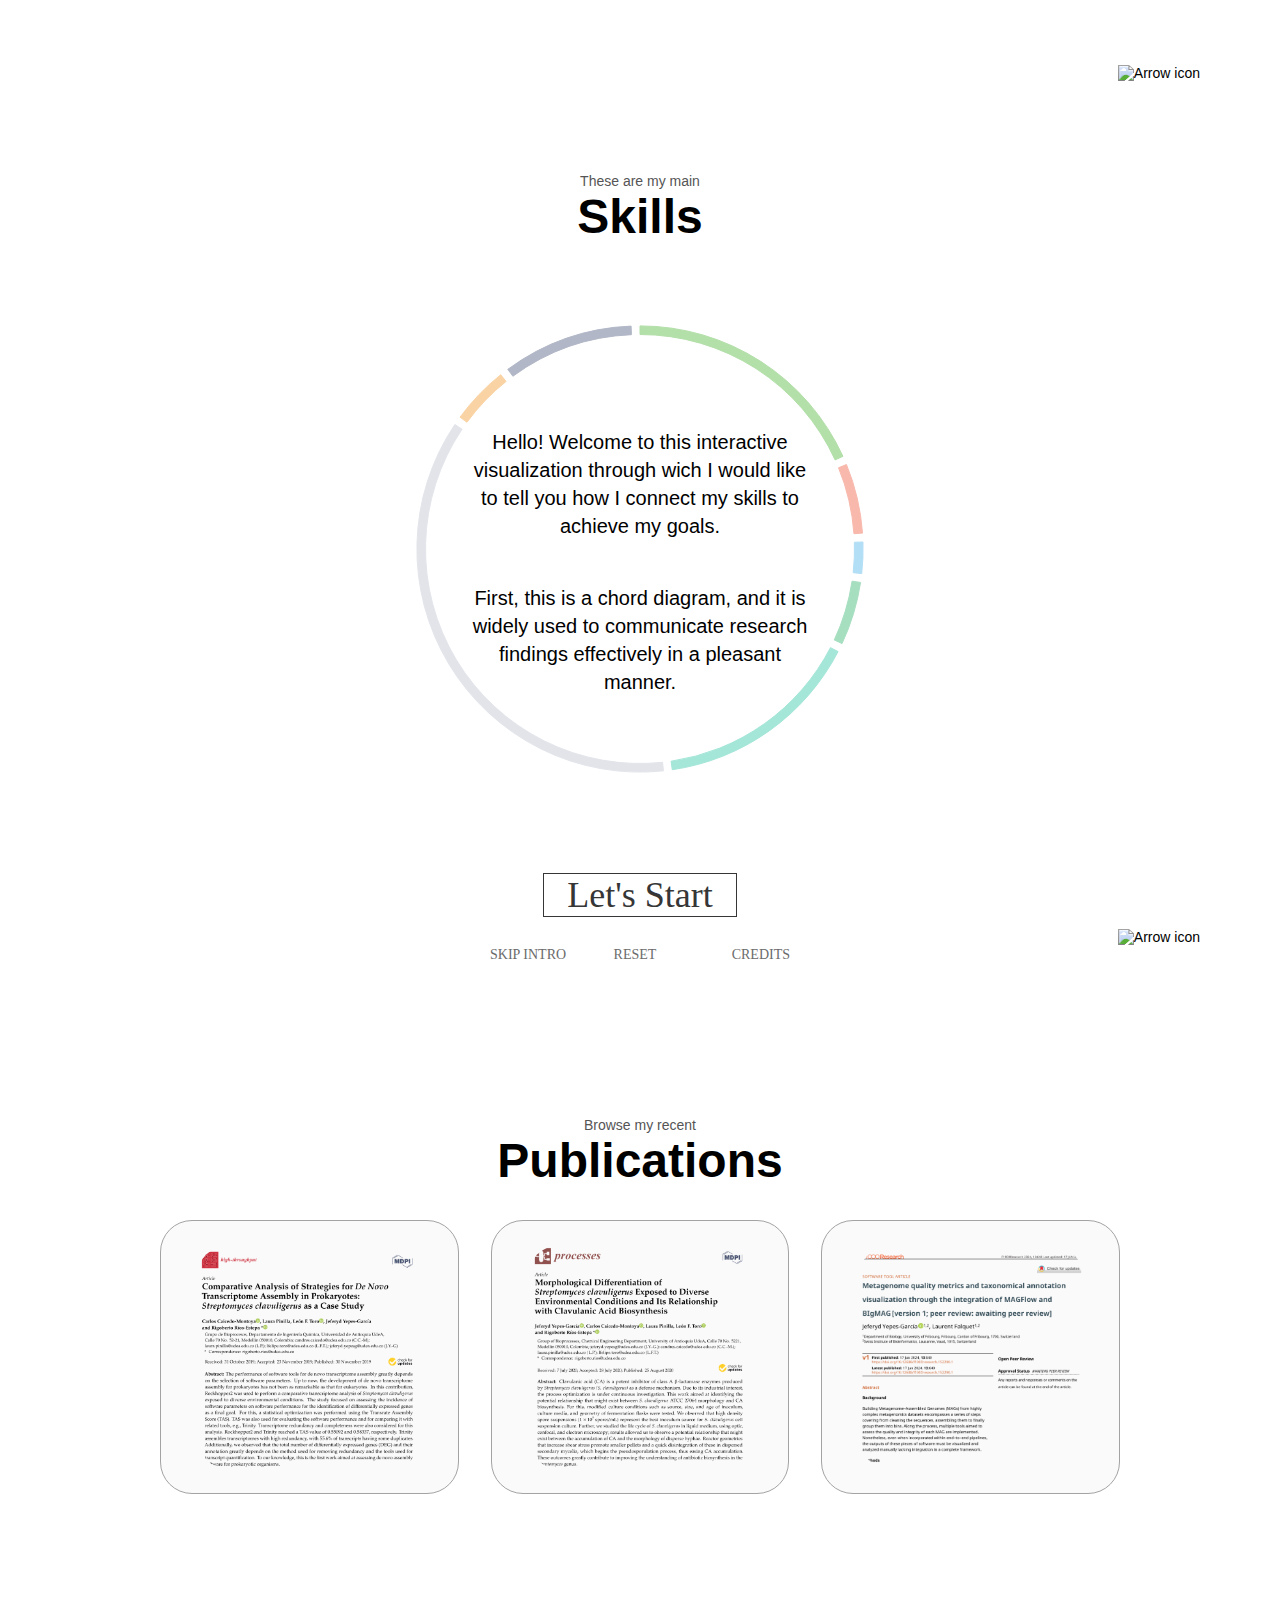
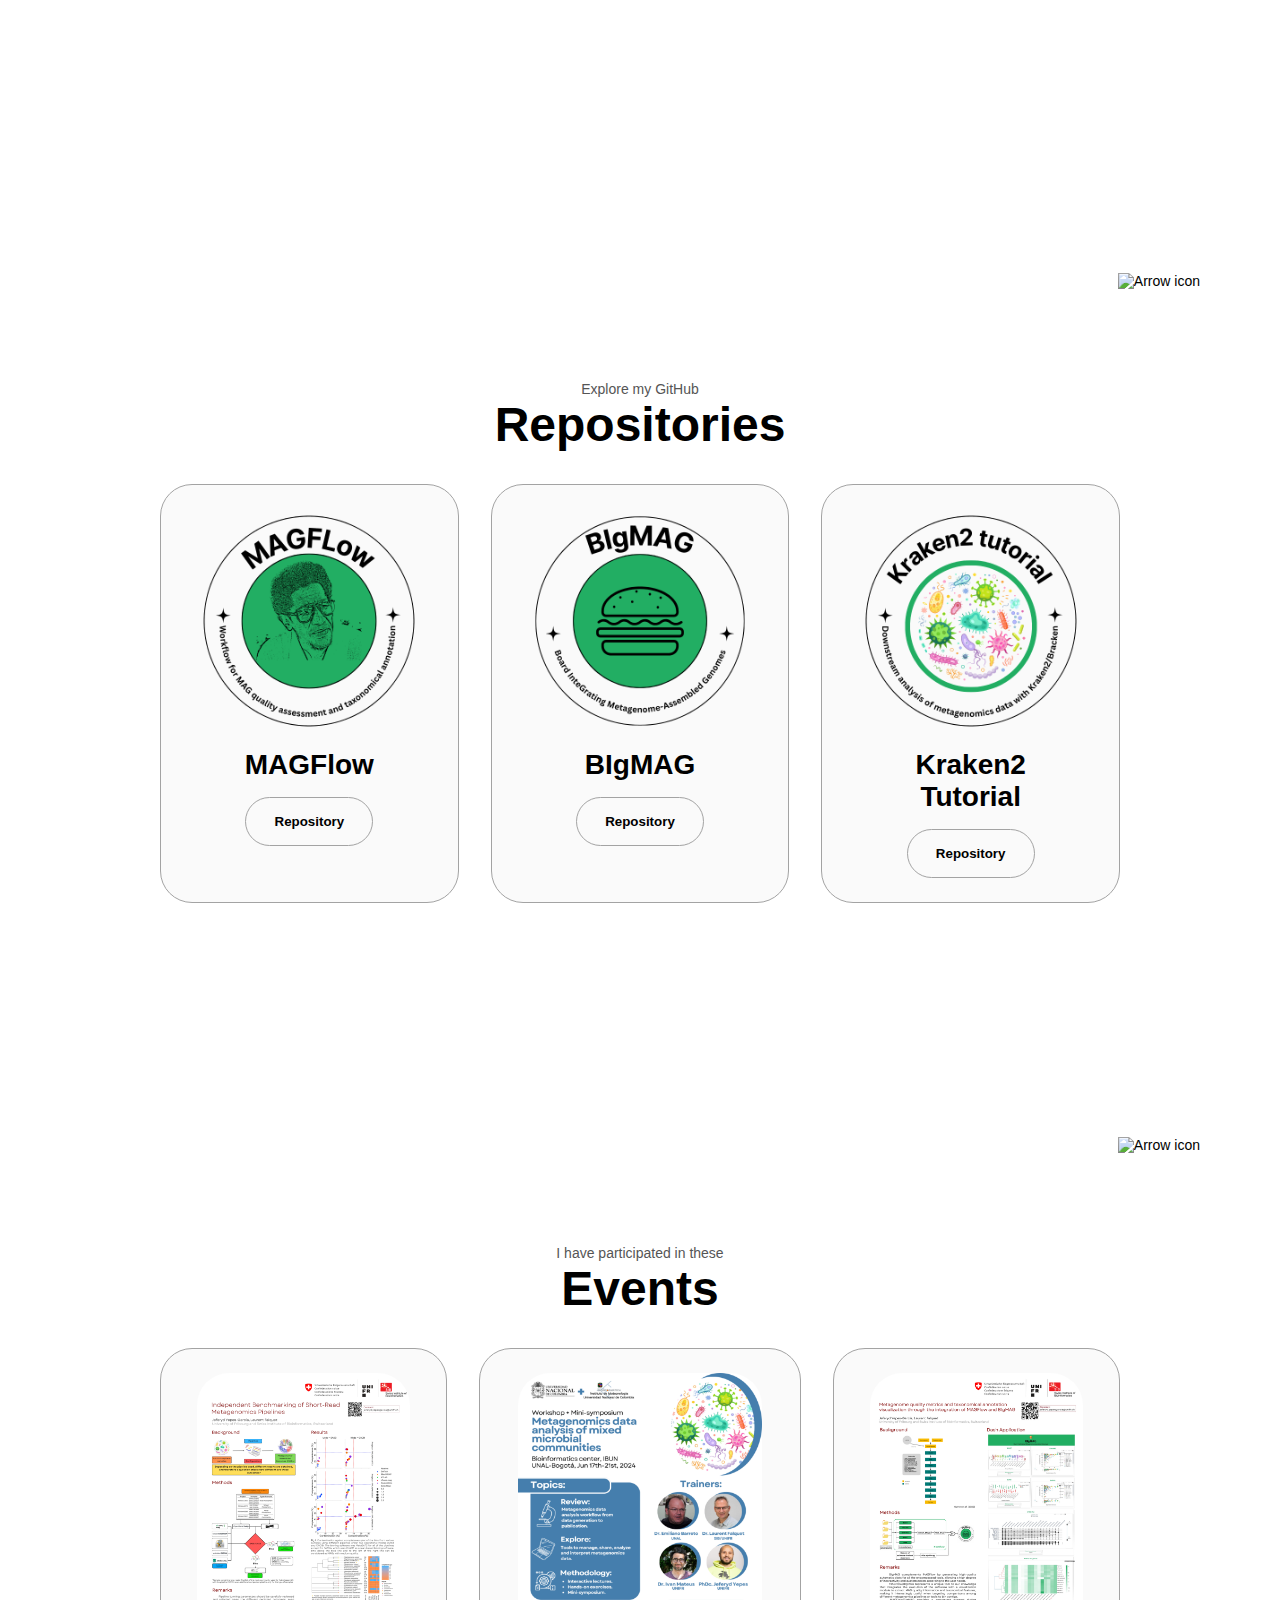
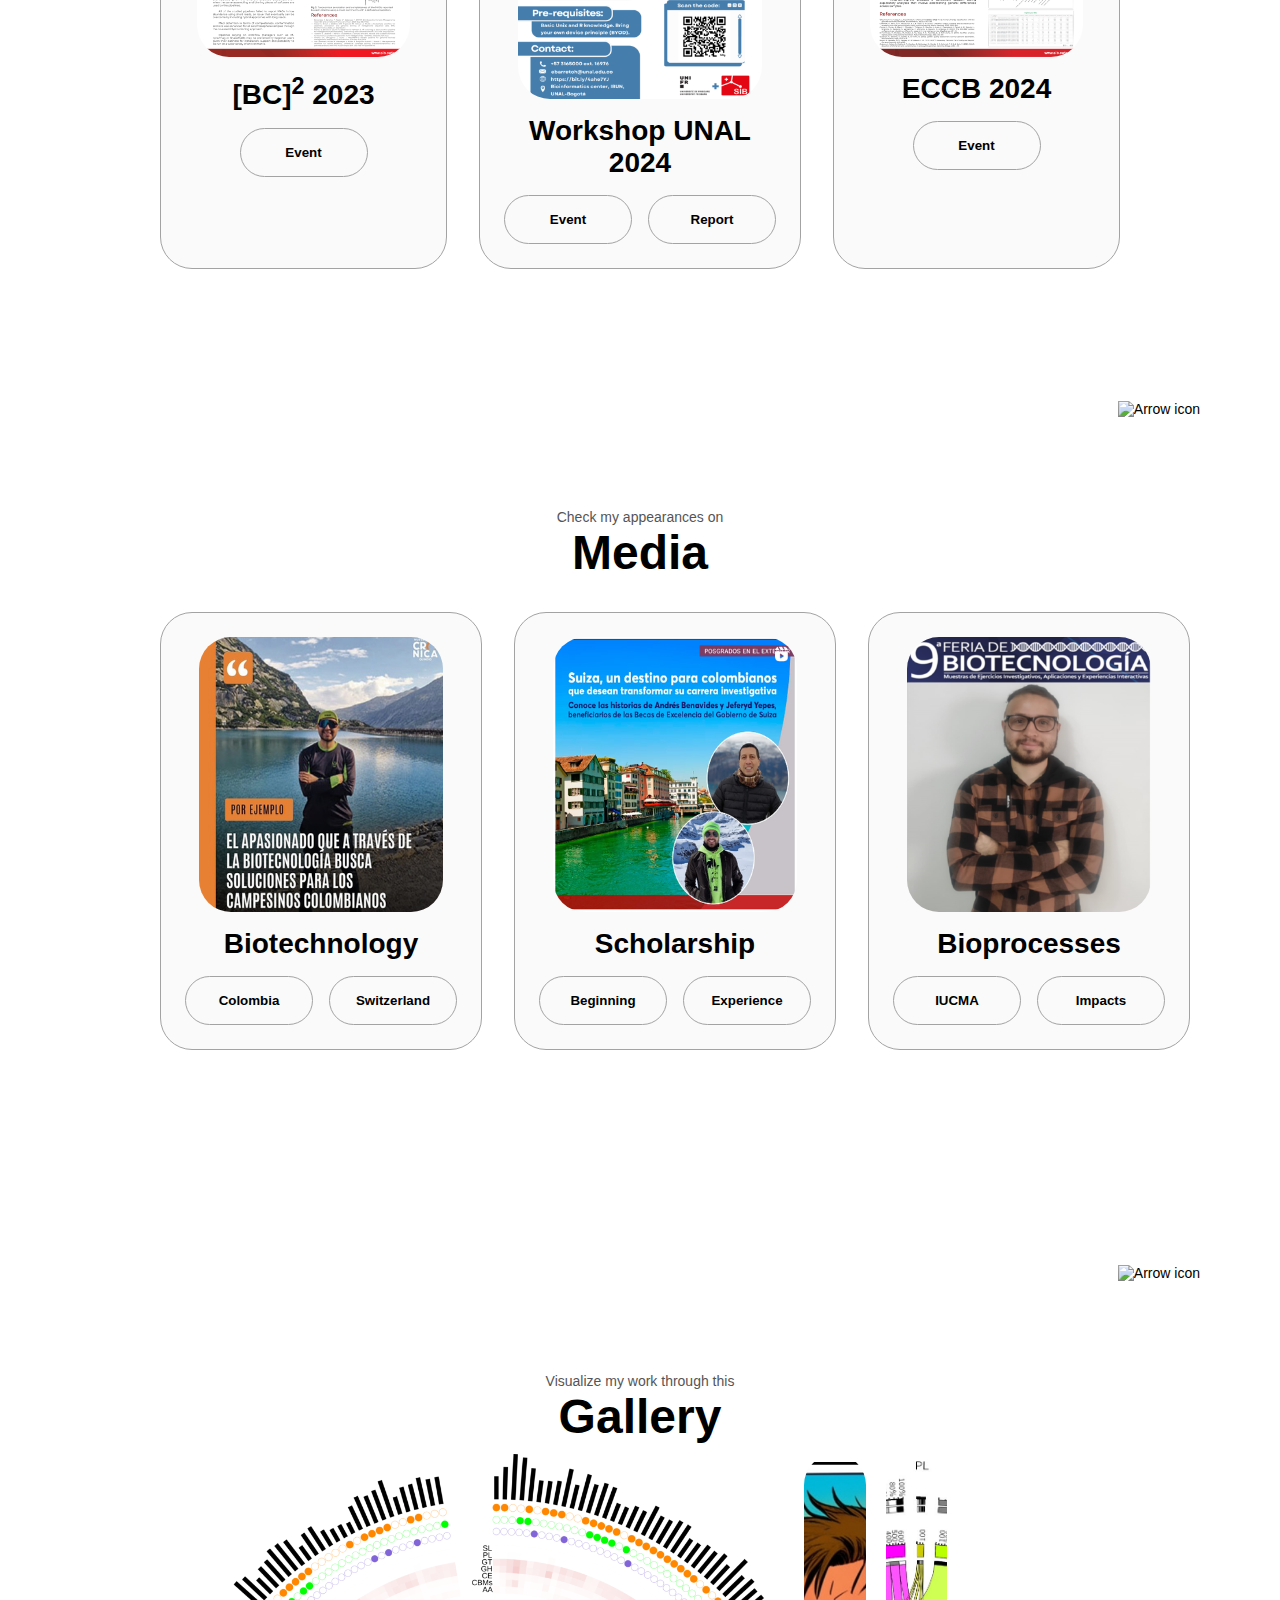
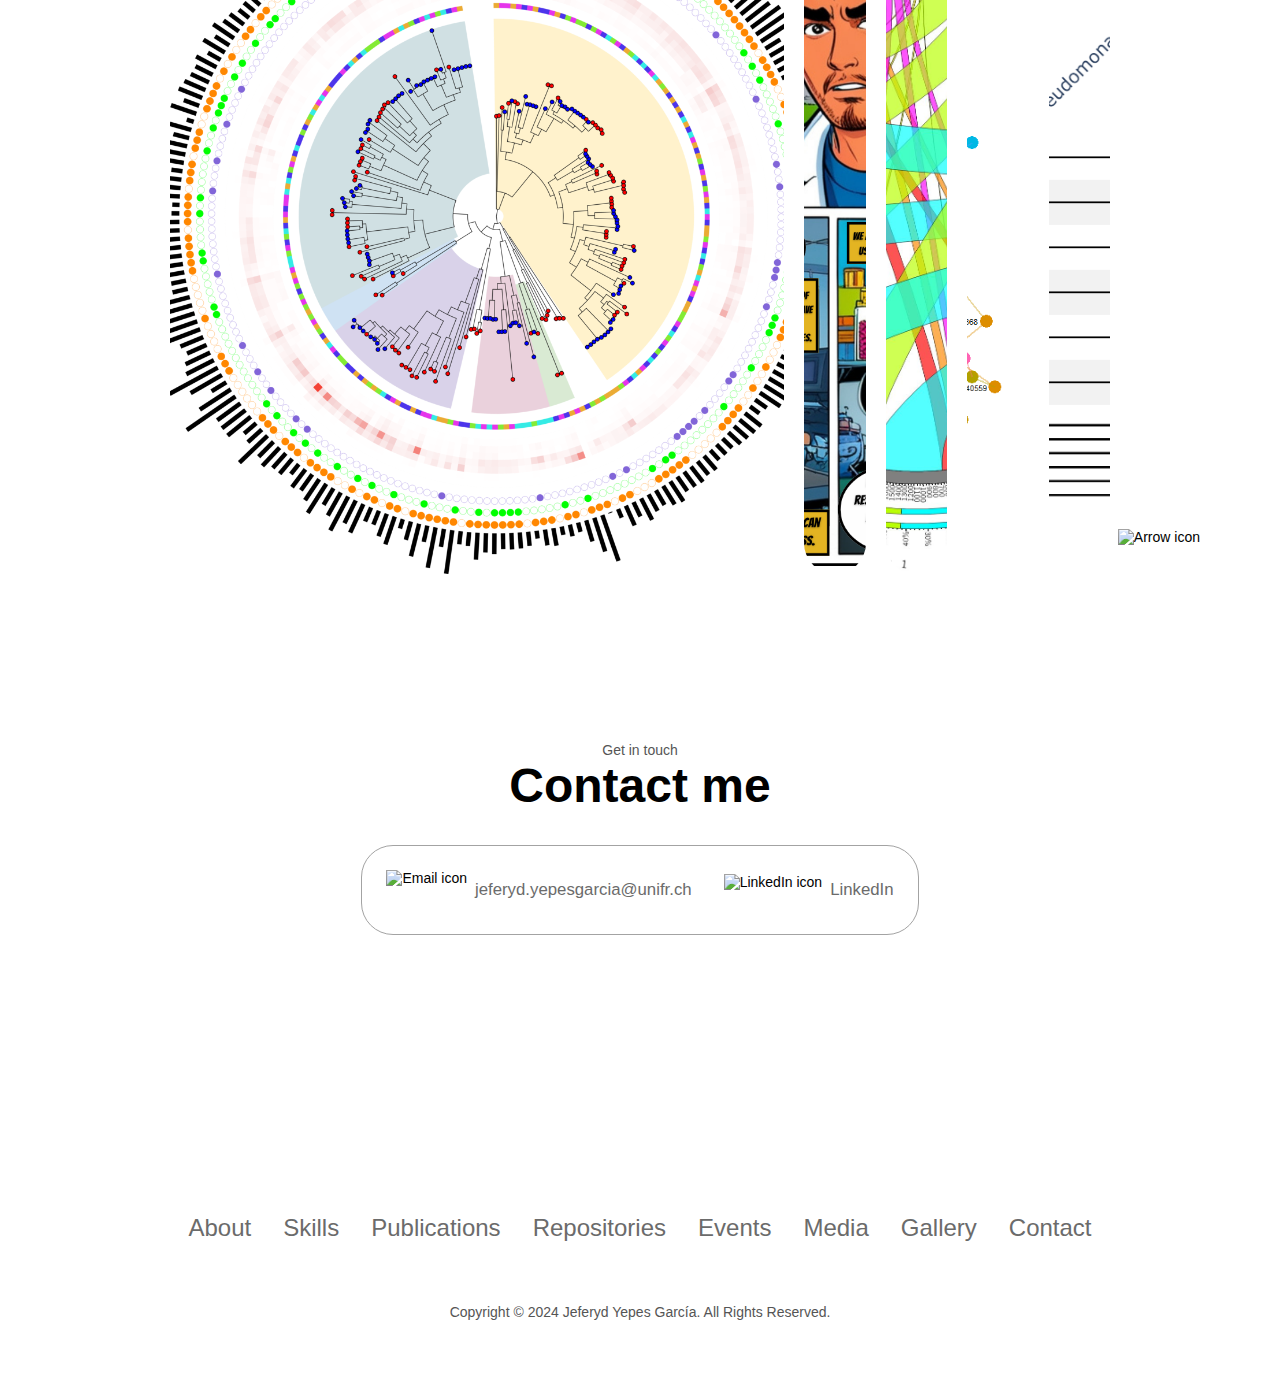
==== commit c9bb10ab: "UniFr" ====
--- a/index.html
+++ b/index.html
@@ -111,7 +111,7 @@
     </section>
     <section id="about">
       <p class="section__text__p1">Get to know more</p>
-      <h1 class="title">About me</h1>
+      <h1 class="title">About my project</h1>
       <div class="section-container">
         <div class="section__pic-container">
           <img
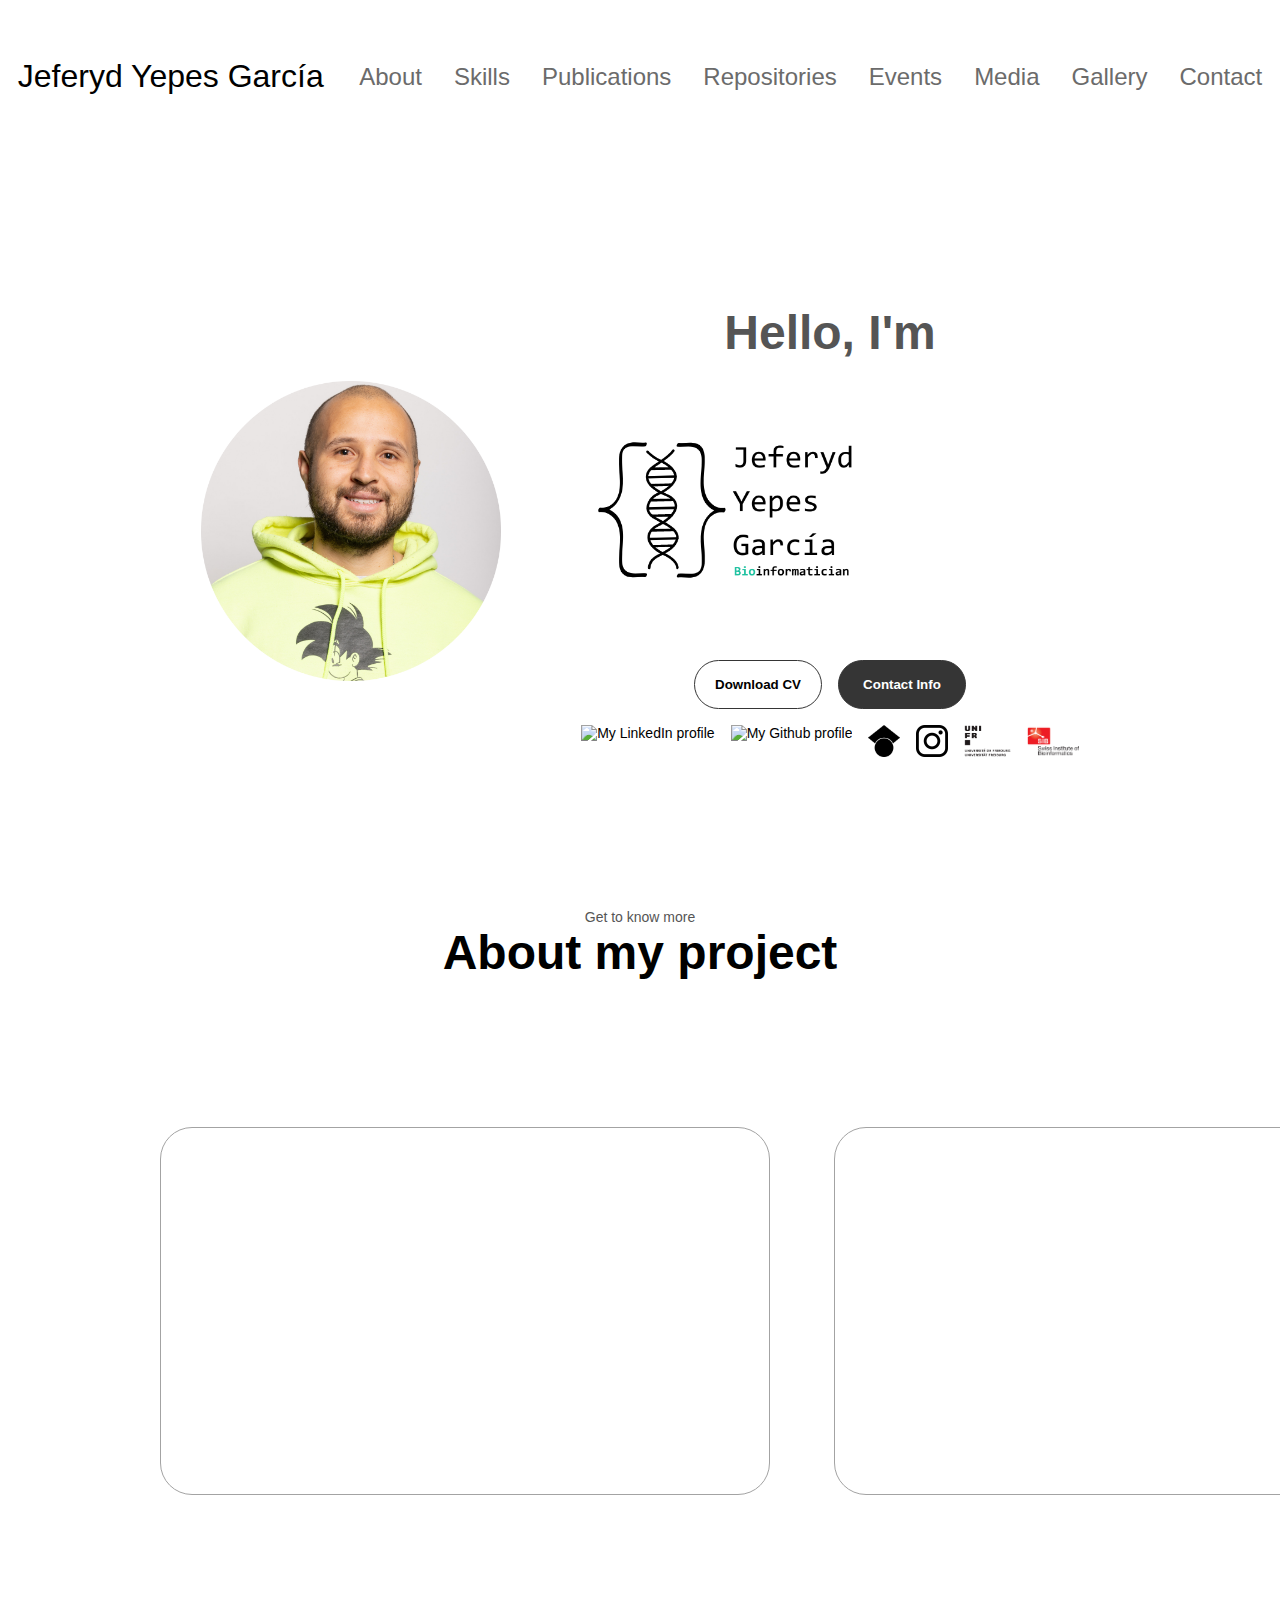
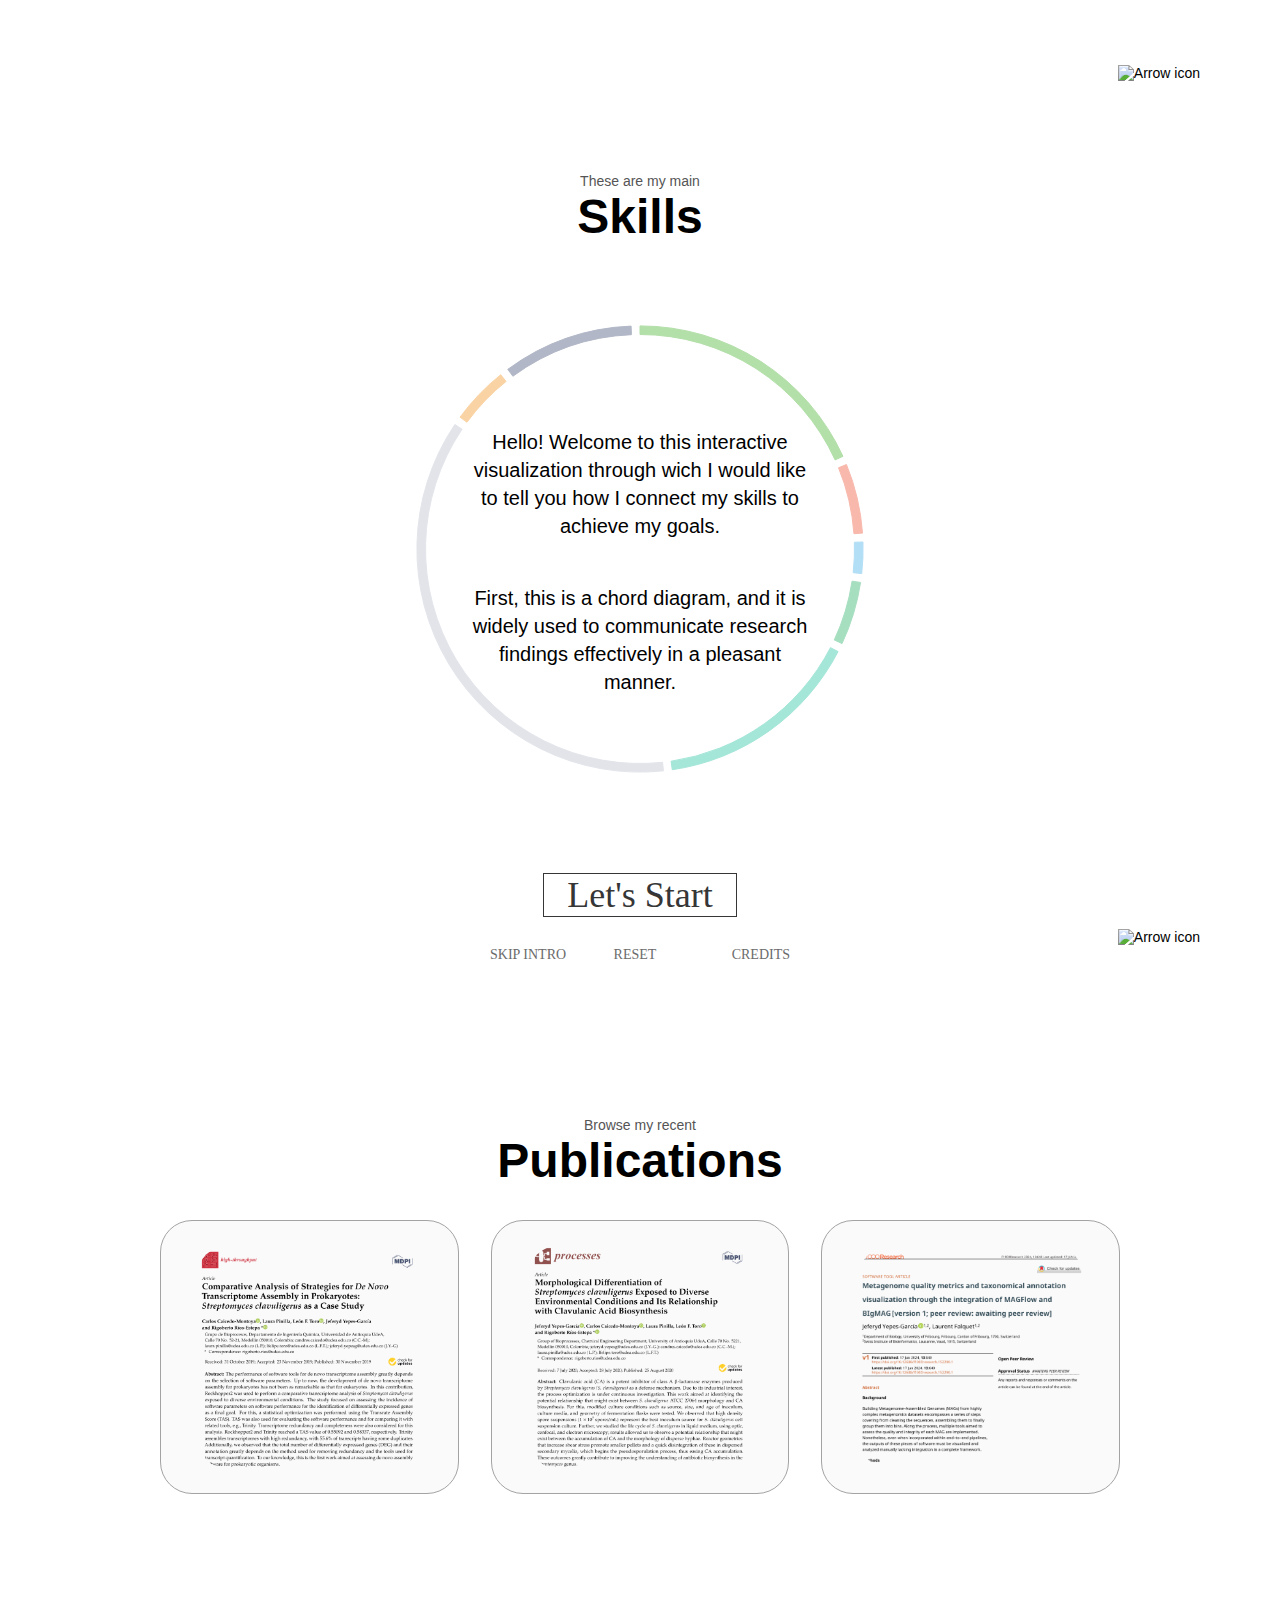
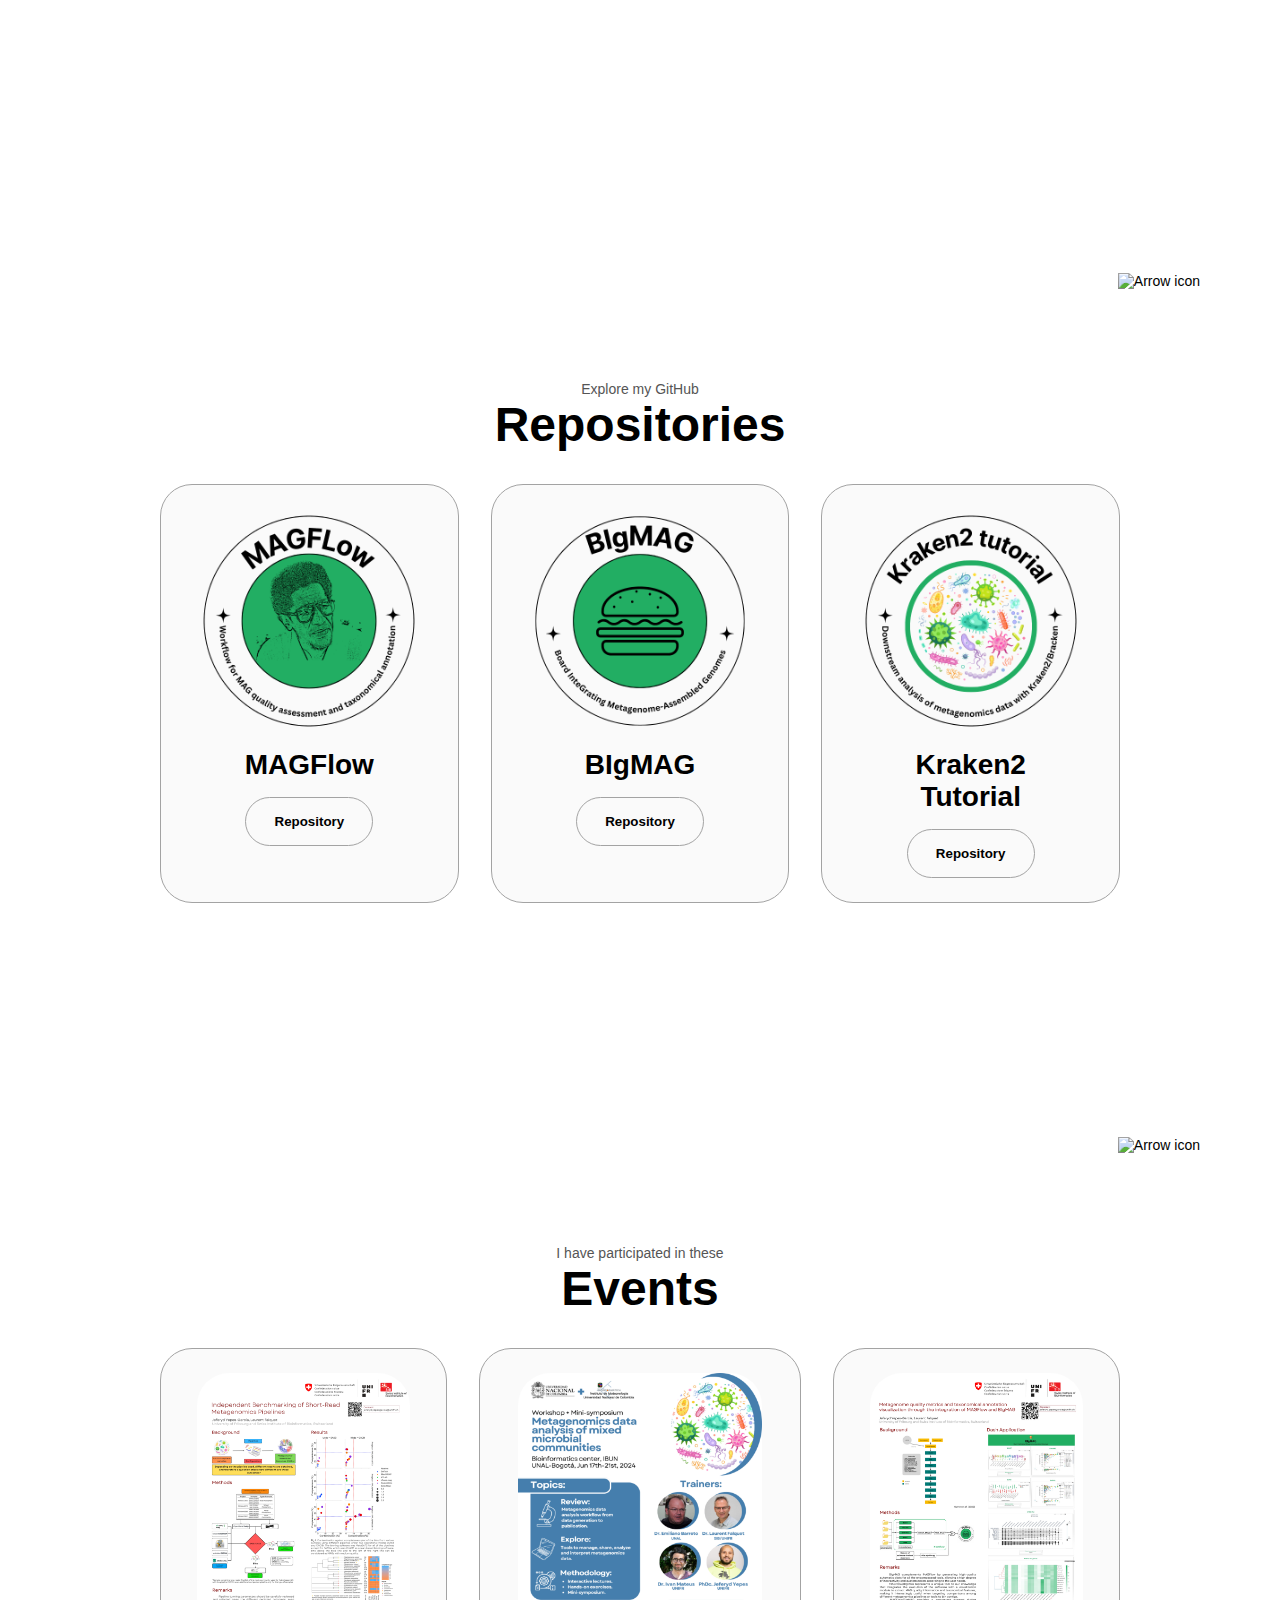
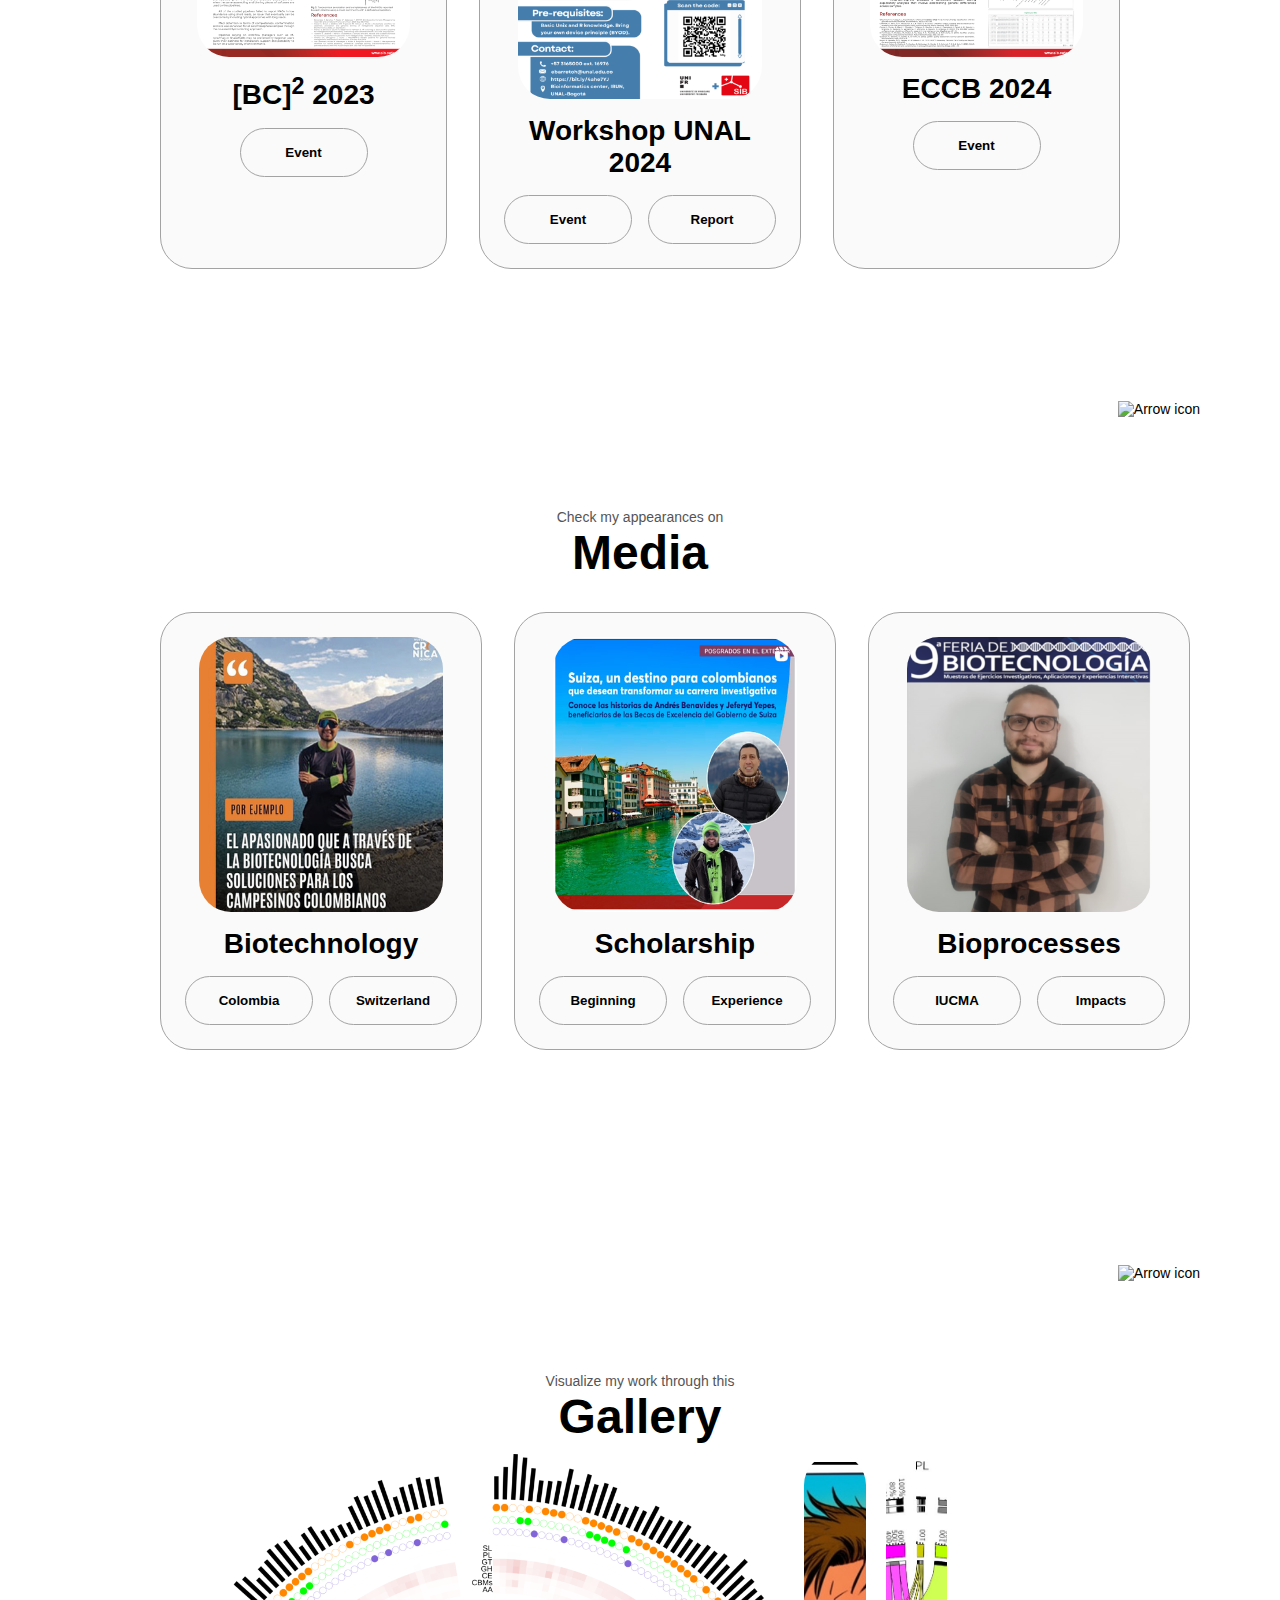
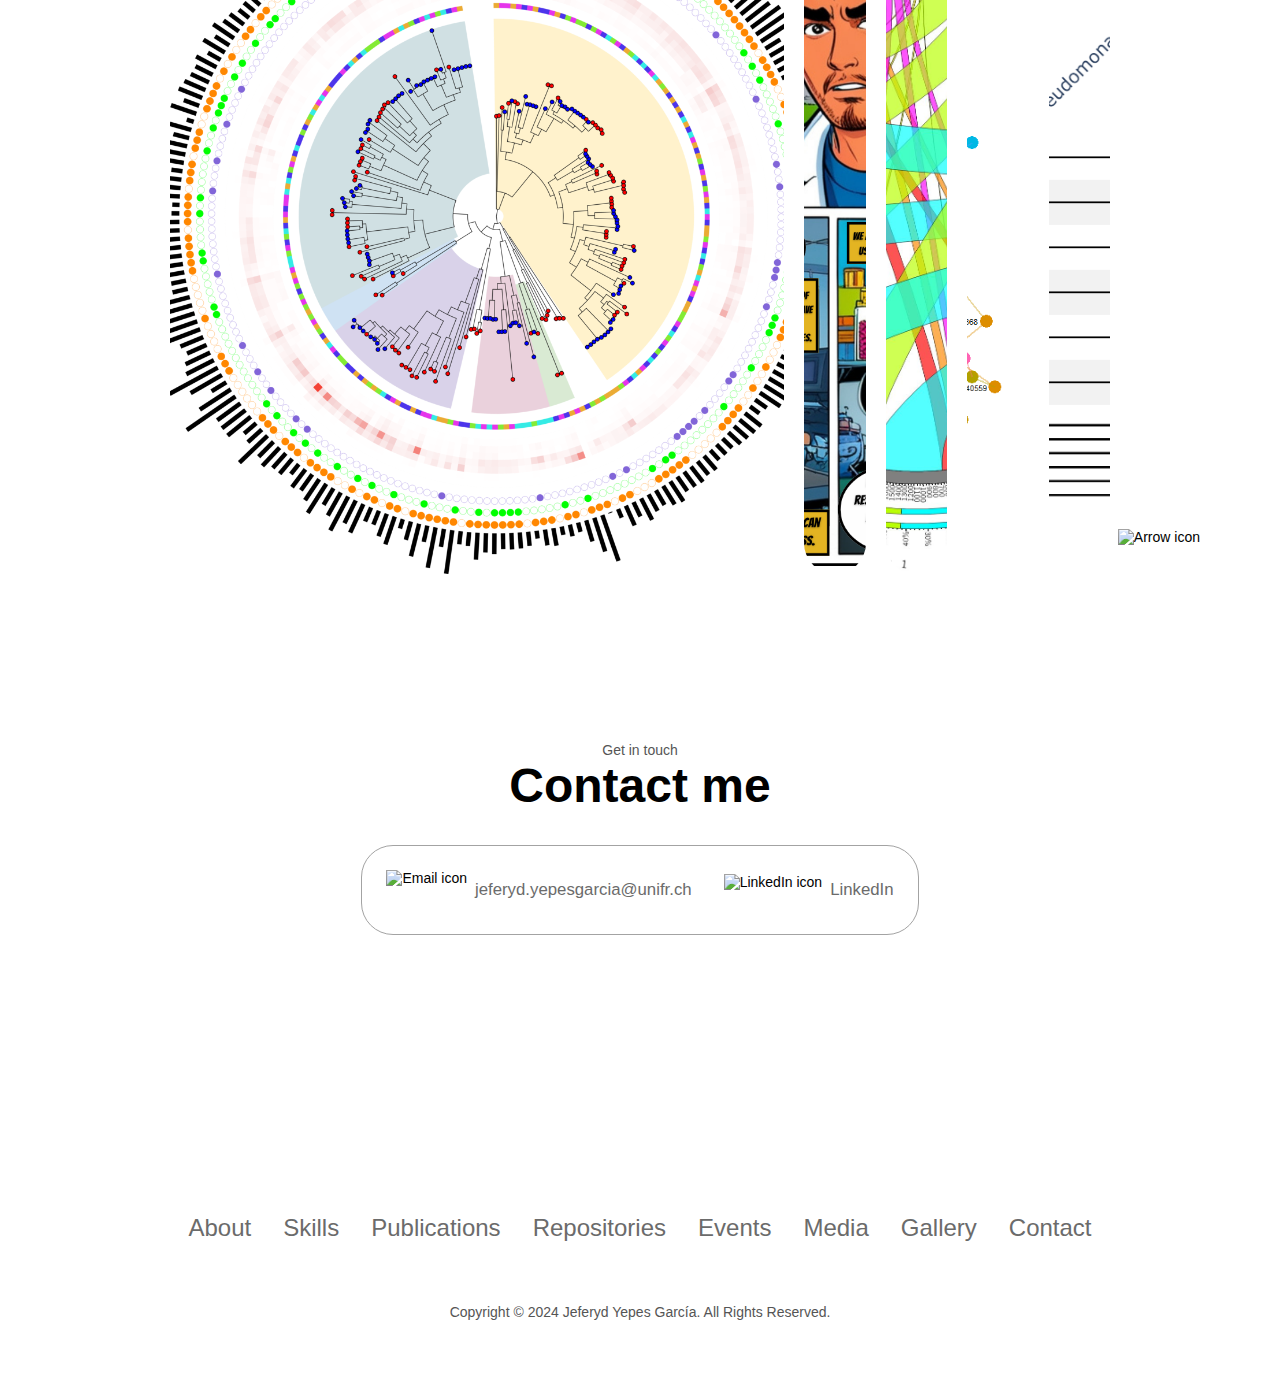
==== commit eb6d5ad8: "updated cv" ====
--- a/index.html
+++ b/index.html
@@ -55,9 +55,14 @@
         <img src="./assets/profile-pic.png" alt="Jeferyd profile picture" />
       </div>
       <div class="section__text">
-        <p class="section__text__p1">Hello, I'm</p>
-        <h1 class="title">Jeferyd</h1>
-        <p class="section__text__p2">Bioinformatician</p>
+        <p class="title">Hello, I'm</p>
+        <div class="section__pic-container">
+          <img
+            src="./assets/about-pic.png"
+            alt="Profile picture"
+            class="about-pic"
+          />
+        </div>
         <div class="btn-container">
           <button
             class="btn btn-color-2"
@@ -113,17 +118,17 @@
       <p class="section__text__p1">Get to know more</p>
       <h1 class="title">About my project</h1>
       <div class="section-container">
-        <div class="section__pic-container">
-          <img
-            src="./assets/about-pic.png"
-            alt="Profile picture"
-            class="about-pic"
-          />
-        </div>
         <div class="about-details-container">
           <div class="about-containers">
             <div class="details-container">
               <iframe width="560" height="315" src="https://www.youtube.com/embed/xxSlu5Gj-zo?si=M8zDXcSsVS8LuTY4" title="YouTube video player" frameborder="0" allow="accelerometer; autoplay; clipboard-write; encrypted-media; gyroscope; picture-in-picture; web-share" referrerpolicy="strict-origin-when-cross-origin" allowfullscreen></iframe>
+            </div>
+          </div>
+        </div>
+        <div class="about-details-container">
+          <div class="about-containers">
+            <div class="details-container">
+              <iframe width="560" height="315" src="https://www.youtube.com/embed/oBdUZCUKWH0?si=8FOaHAviygYcxudh" title="YouTube video player" frameborder="0" allow="accelerometer; autoplay; clipboard-write; encrypted-media; gyroscope; picture-in-picture; web-share" referrerpolicy="strict-origin-when-cross-origin" allowfullscreen></iframe>
             </div>
           </div>
         </div>
--- a/style.css
+++ b/style.css
@@ -309,9 +309,9 @@
 }
 
 .section__pic-container {
-  height: 400px;
-  width: 400px;
-  margin: auto 0;
+  height: 300px;
+  width: 300px;
+  margin: auto 10;
 }
 
 /* EXPERIENCE SECTION */
